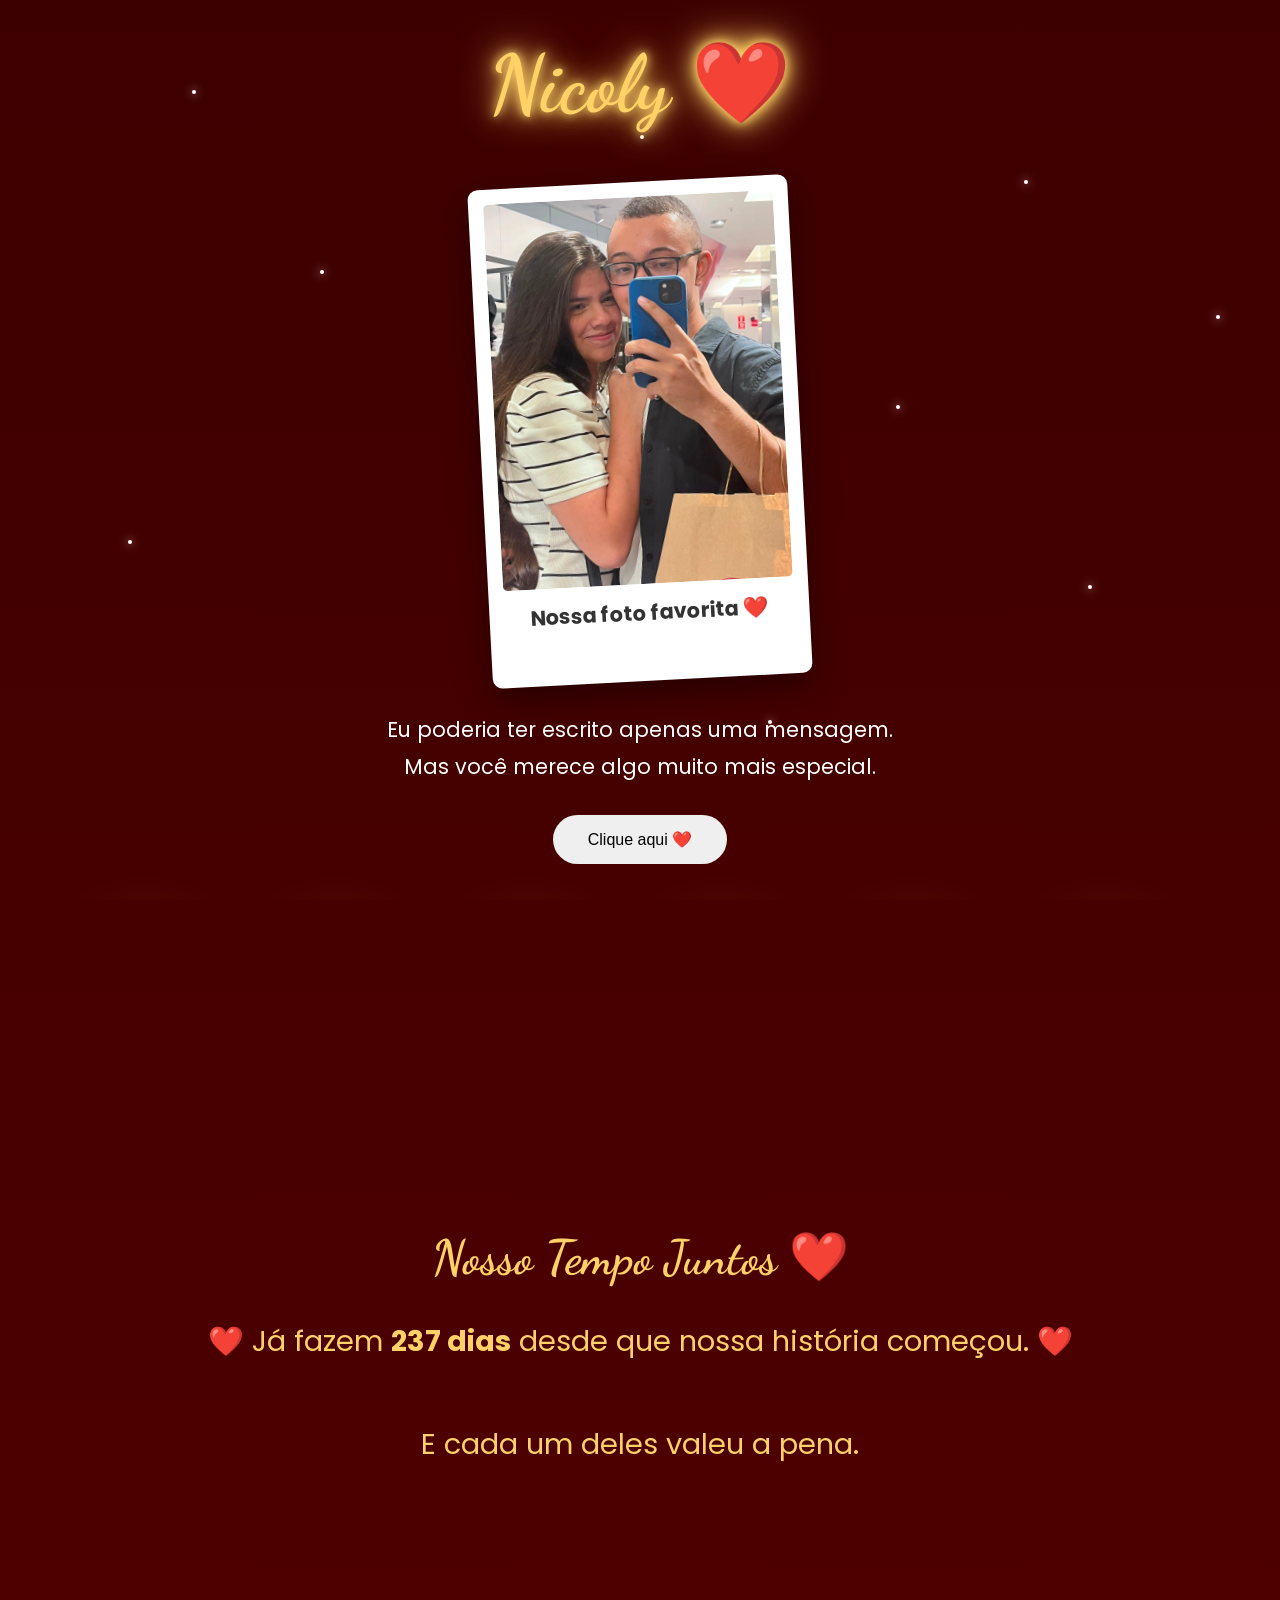
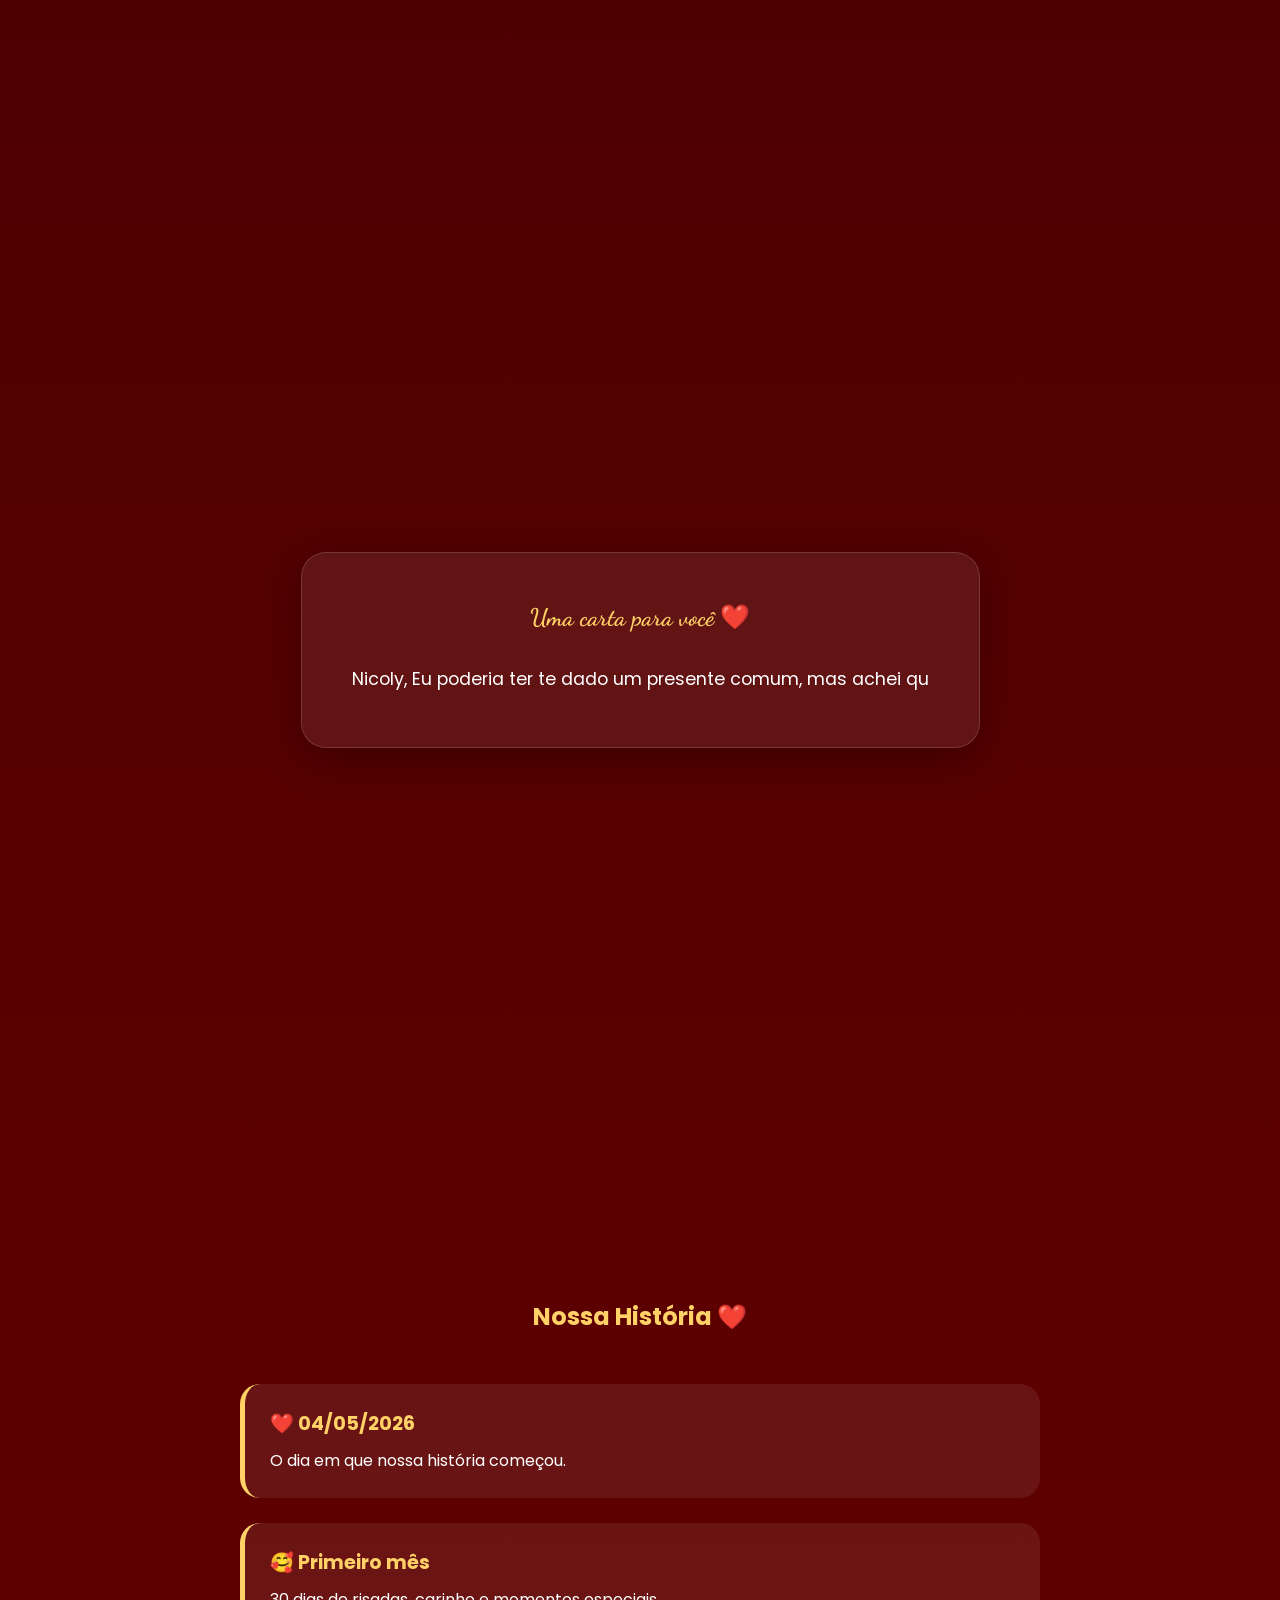
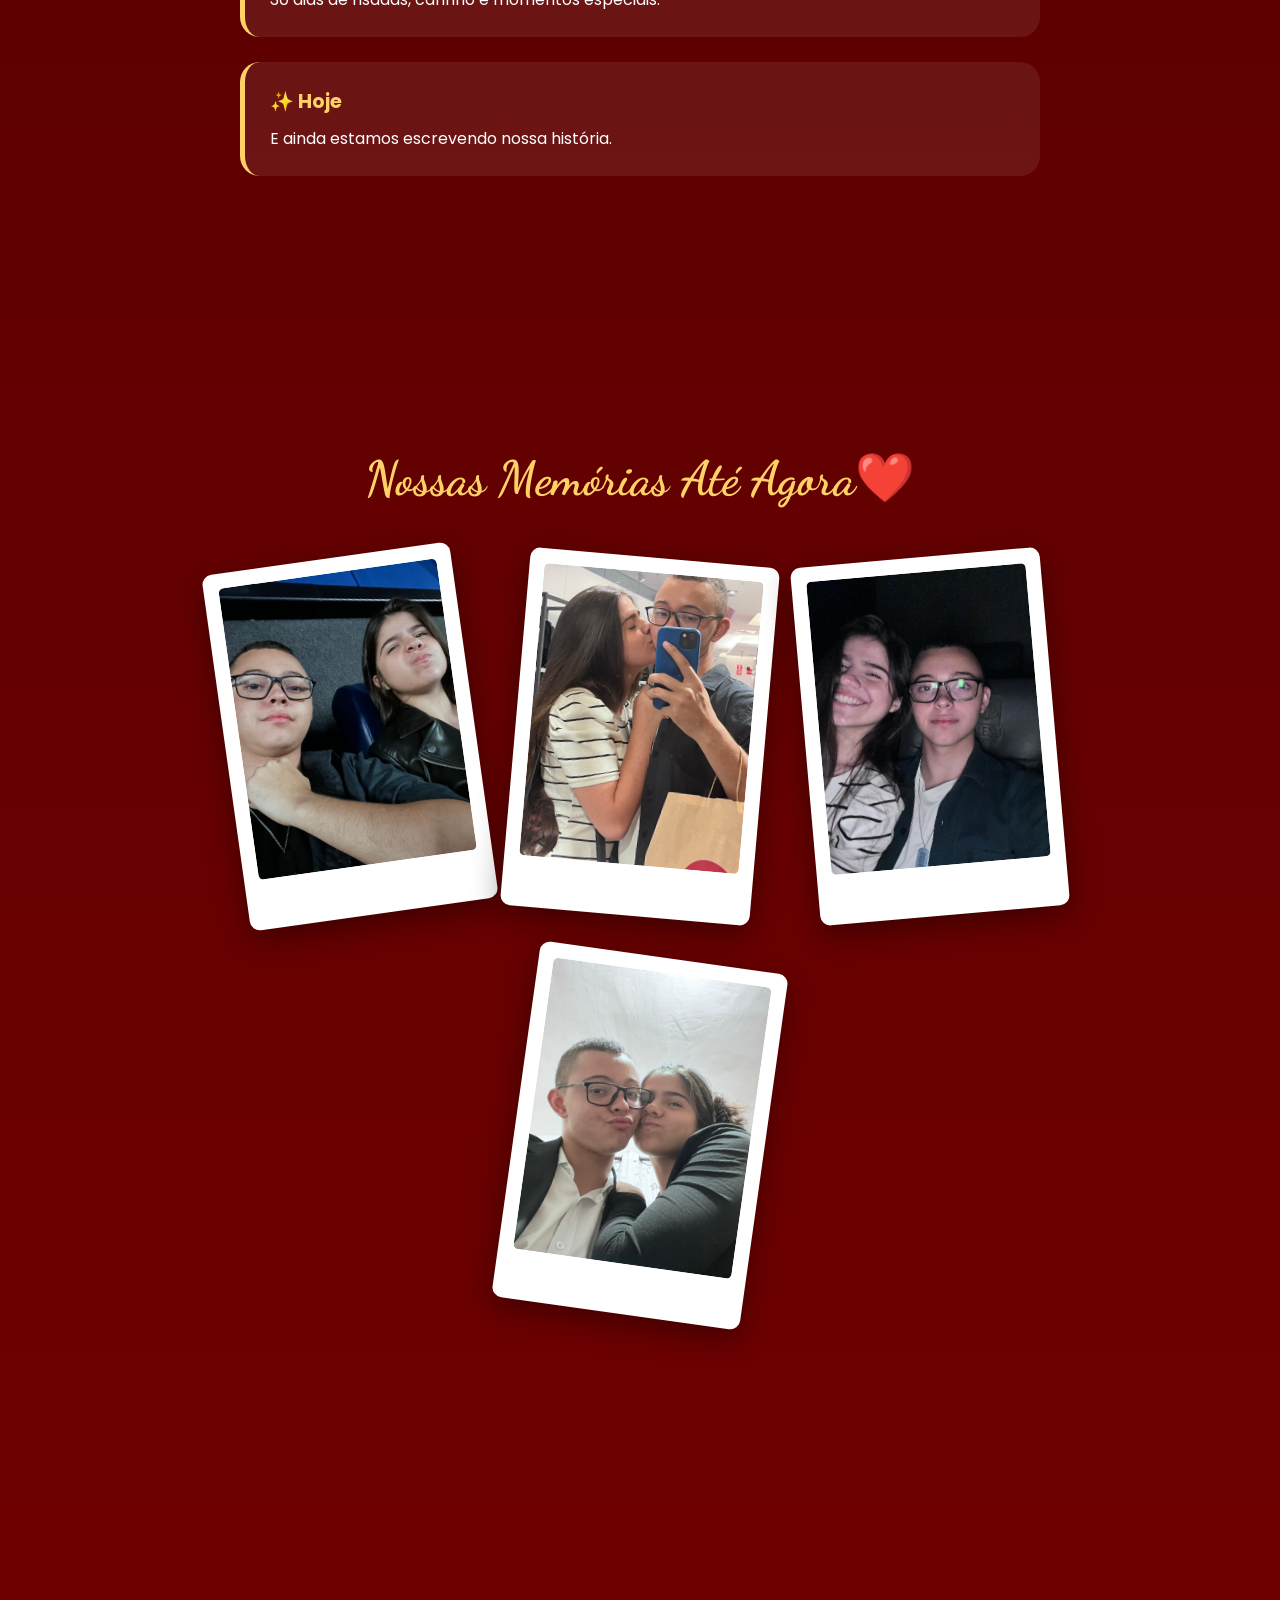
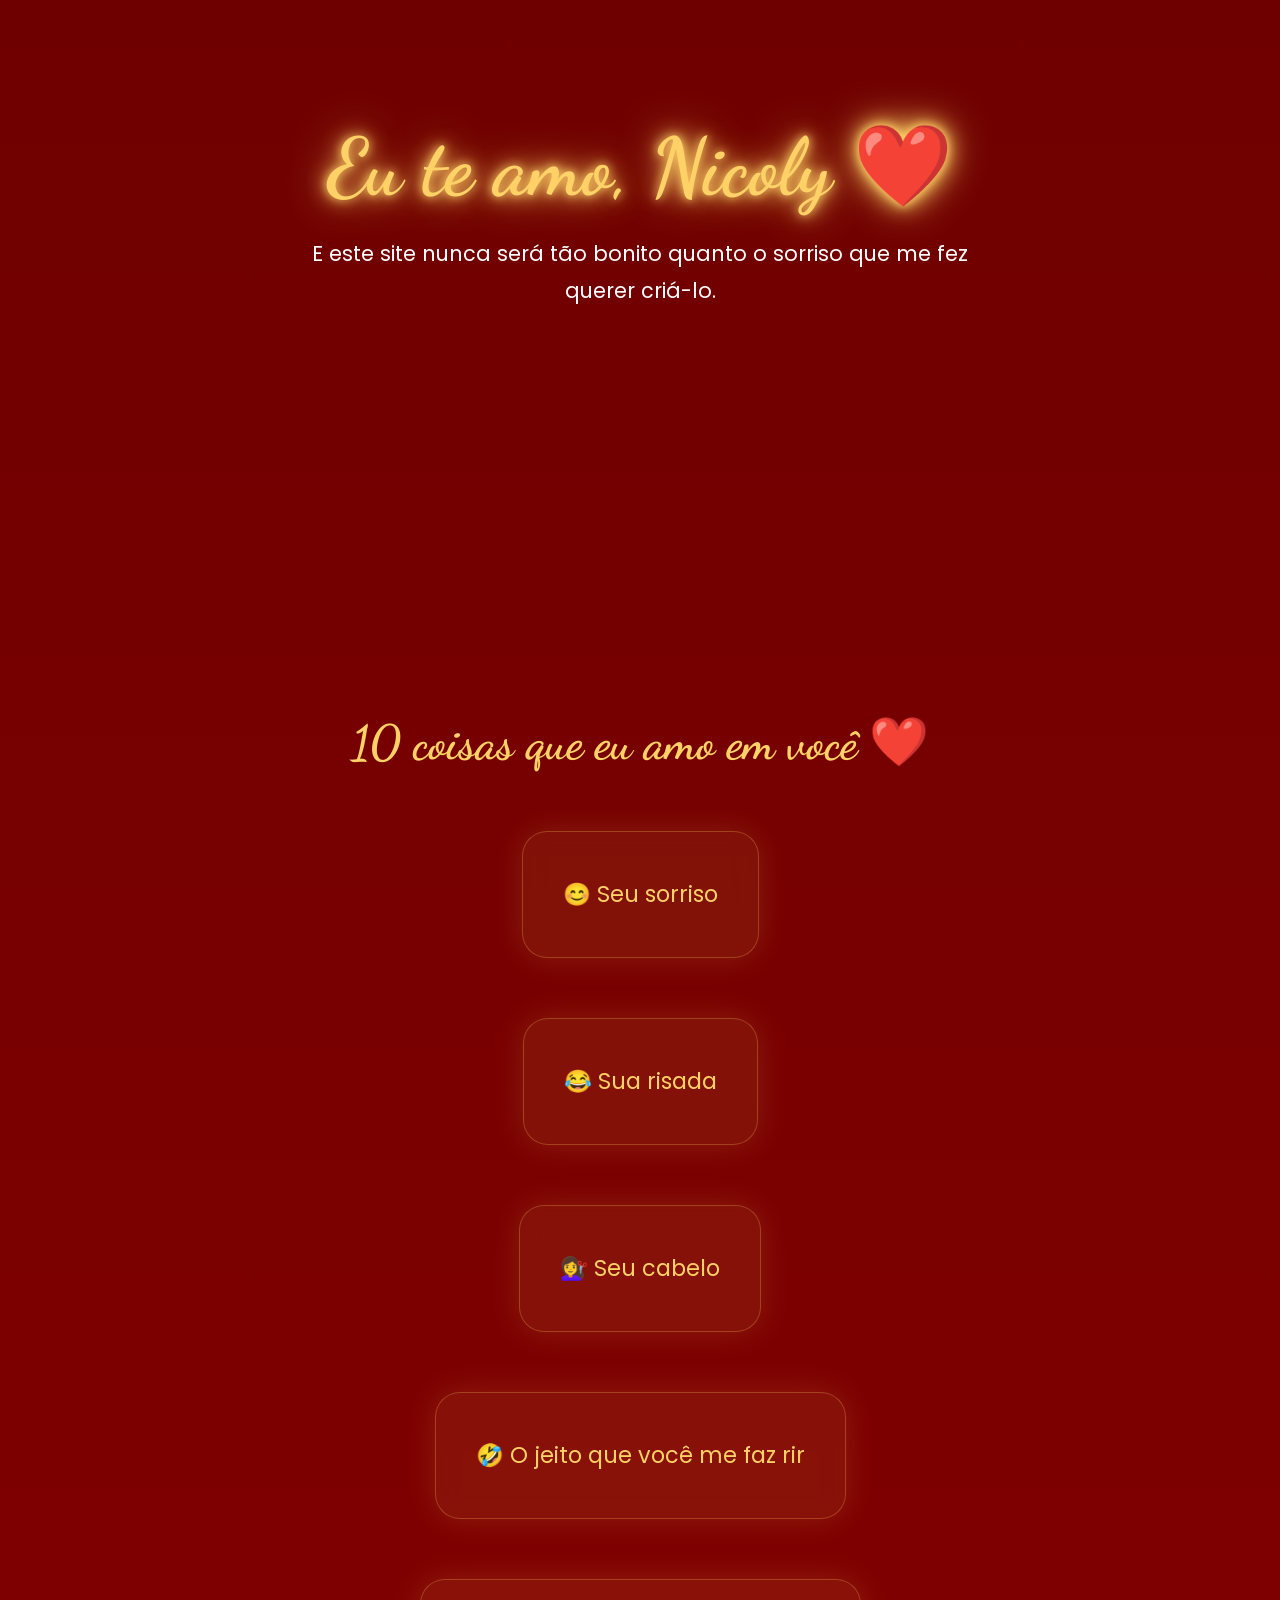
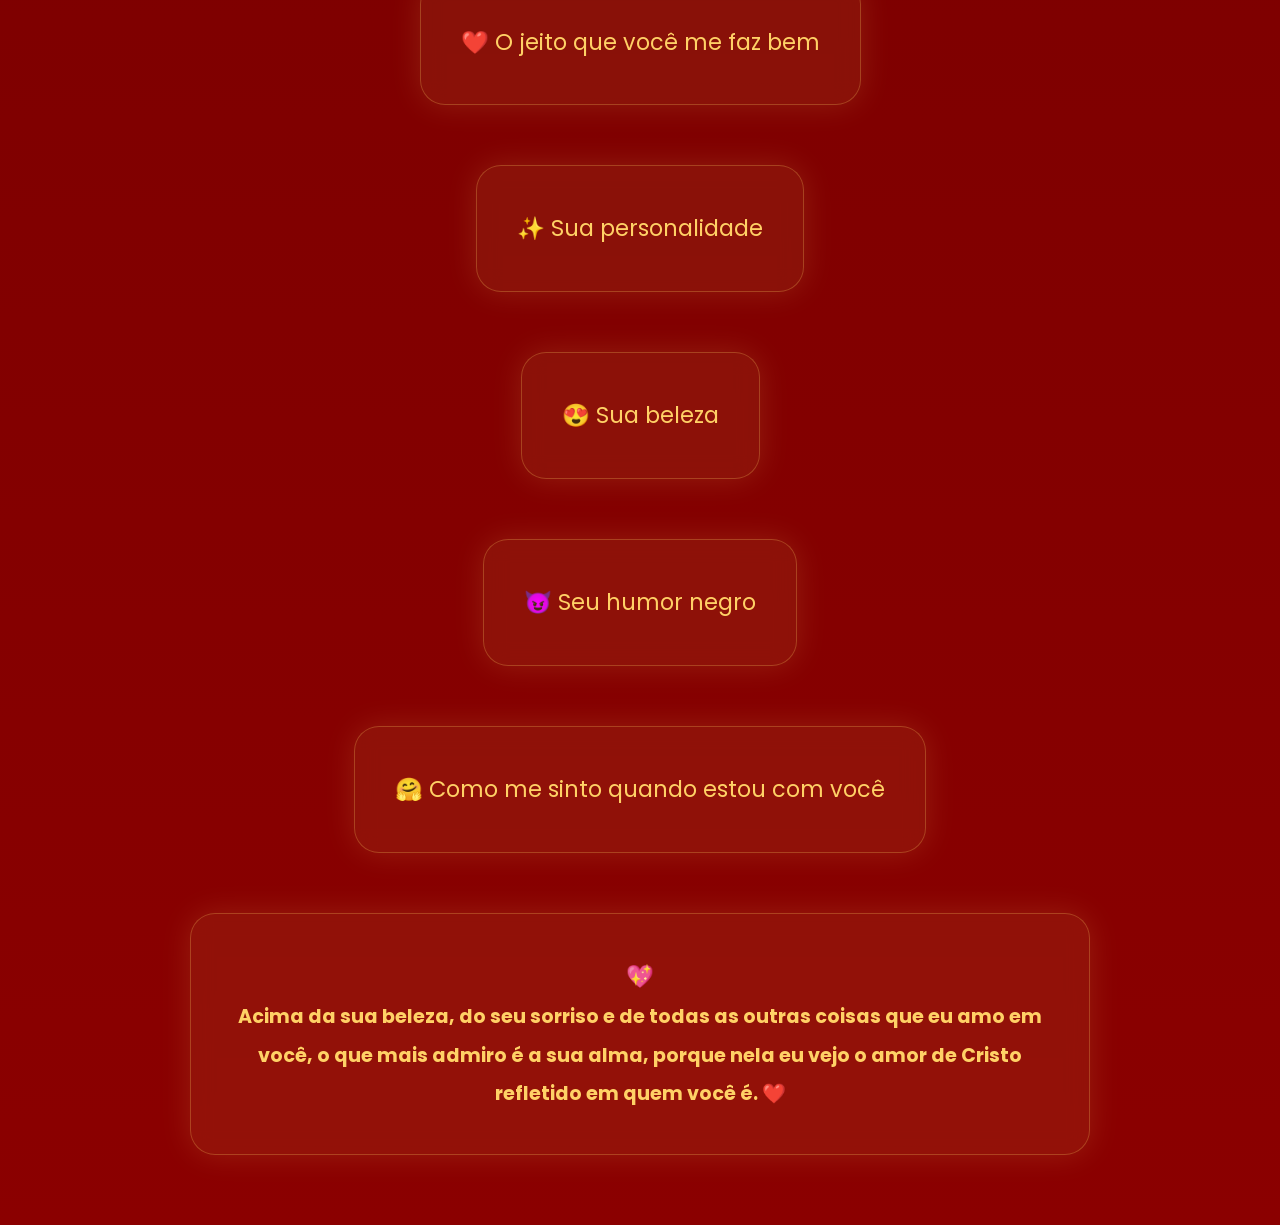
==== Site nicoly/index.html @ fa5864a0 "Add files via upload <Site namorada>" ====
<!DOCTYPE html>
<html lang="pt-BR">
<head>
    <meta charset="UTF-8">
    <meta name="viewport" content="width=device-width, initial-scale=1.0">
    <title>Para Nicoly ❤️</title>
<link href="https://fonts.googleapis.com/css2?family=Dancing+Script:wght@700&family=Poppins:wght@300;400;600&display=swap" rel="stylesheet">
    <link rel="stylesheet" href="style.css">
</head>
<body>

    <!-- ESTRELAS -->

    <div class="estrelas">

        <div class="estrela" style="top:10%;left:15%"></div>
        <div class="estrela" style="top:20%;left:80%"></div>
        <div class="estrela" style="top:15%;left:50%"></div>
        <div class="estrela" style="top:30%;left:25%"></div>
        <div class="estrela" style="top:45%;left:70%"></div>
        <div class="estrela" style="top:60%;left:10%"></div>
        <div class="estrela" style="top:75%;left:40%"></div>
        <div class="estrela" style="top:65%;left:85%"></div>
        <div class="estrela" style="top:35%;left:95%"></div>
        <div class="estrela" style="top:80%;left:60%"></div>

    </div>

    <!-- LANTERNAS -->

    <div class="lanternas">

        <div class="lanterna" style="left:10%; animation-duration:18s;"></div>
        <div class="lanterna" style="left:25%; animation-duration:15s;"></div>
        <div class="lanterna" style="left:40%; animation-duration:20s;"></div>
        <div class="lanterna" style="left:55%; animation-duration:17s;"></div>
        <div class="lanterna" style="left:70%; animation-duration:22s;"></div>
        <div class="lanterna" style="left:85%; animation-duration:19s;"></div>

    </div>

<div class="petalas">

    <div class="petala"></div>
    <div class="petala"></div>
    <div class="petala"></div>
    <div class="petala"></div>
    <div class="petala"></div>
    <div class="petala"></div>
    <div class="petala"></div>
    <div class="petala"></div>

</div>

    <!-- TELA INICIAL -->

    <section class="hero">

        <h1>Nicoly ❤️</h1>

        <div class="polaroid">
            <img src="WhatsApp Image 2026-06-05 at 09.40.50.jpeg" alt="Eu e Nicoly">
            <p>Nossa foto favorita ❤️</p>
        </div>

        <p>
            Eu poderia ter escrito apenas uma mensagem.
            <br>
            Mas você merece algo muito mais especial.
        </p>

        <button class="botao" onclick="mostrarMensagem()">
            Clique aqui ❤️
        </button>

    </section>

    <!-- CONTADOR -->

    <section class="secao">

        <div class="card">

            <h2>Nosso Tempo Juntos ❤️</h2>

            <p id="contador"></p>

        </div>

    </section>

    <!-- CARTA -->

    <section class="secao">

        <div class="carta">

            <h2>Uma carta para você ❤️</h2>

    <p id="texto-carta"></p>

</div></p>
            

        </div>

    </section>

<section class="secao">

    <div class="timeline">

        <h2>Nossa História ❤️</h2>

        <div class="evento">
            <span>❤️ 04/05/2026</span>
            <p>O dia em que nossa história começou.</p>
        </div>

        <div class="evento">
            <span>🥰 Primeiro mês</span>
            <p>30 dias de risadas, carinho e momentos especiais.</p>
        </div>

        <div class="evento">
            <span>✨ Hoje</span>
            <p>E ainda estamos escrevendo nossa história.</p>
        </div>

    </div>

</section>

    <!-- GALERIA -->

    <section class="secao">

        <div class="card">

            <h2>Nossas Memórias Até Agora❤️</h2>

            <div class="galeria">

                <div class="foto-card foto1">
                    <img src="WhatsApp Image 2026-06-11 at 20.43.49.jpeg" alt="">
                </div>

                <div class="foto-card foto2">
                    <img src="WhatsApp Image 2026-06-11 at 20.44.58.jpeg" alt="">
                </div>

                <div class="foto-card foto3">
                    <img src="WhatsApp Image 2026-06-11 at 20.44.59.jpeg" alt="">
                </div>

                <div class="foto-card foto4">
                    <img src="WhatsApp Image 2026-06-11 at 20.43.49 (1).jpeg" alt="">
                </div>

            </div>

        </div>

    </section>

    <!-- ENCERRAMENTO -->

    <section class="hero">

        <h1>Eu te amo, Nicoly ❤️</h1>

        <p>
            E este site nunca será tão bonito quanto
            o sorriso que me fez querer criá-lo.
        </p>

    </section>

    <script>

function mostrarMensagem(){
    alert("Eu te amo, Nicoly ❤️");
}

/* CONTADOR */

const dataNamoro = new Date("2026-04-12")
const hoje = new Date();

const diferenca = hoje - dataNamoro;

const dias = Math.floor(
    diferenca / (1000 * 60 * 60 * 24)
);

document.getElementById("contador").innerHTML =
`
❤️ Já fazem <strong>${dias} dias</strong>
desde que nossa história começou. ❤️

<br><br>

E cada um deles valeu a pena.
`;

/* CARTA COM EFEITO DE DIGITAÇÃO */

const carta = `Nicoly,

Eu poderia ter te dado um presente comum,
mas achei que você merecia algo feito por mim.

Escrever cartas não é meu forte,
então pensei: por que não te dar um site? haha

Então usei aquilo que eu sei fazer e transformei
em uma forma de te lembrar o quanto você é importante para mim.

Desde o dia 12 de abril,
meus dias ficaram mais leves,
mais felizes e mais completos.

Você é uma das melhores coisas
que já aconteceram na minha vida.

Ainda temos muito para viver,
muitos lugares para conhecer,
muitas fotos para tirar,
muitos lanches para comer
e muitos desenhos para assistir kkk.

E eu quero viver tudo isso com você.

(de preferência, abraçadinhos ❤️)

Eu te amo.

— Dudu ❤️`;

let indice = 0;

function escreverCarta(){

    if(indice < carta.length){

        document.getElementById("texto-carta").textContent += carta.charAt(indice);

        indice++;

        setTimeout(escreverCarta, 35);

    }

}

window.addEventListener("load", escreverCarta);

</script>
    
<section class="secao">

    <div class="card">

        <h2>10 coisas que eu amo em você ❤️</h2>

        <div class="motivos">

            <div class="motivo">😊 Seu sorriso</div>

            <div class="motivo">😂 Sua risada</div>

            <div class="motivo">💇‍♀️ Seu cabelo</div>

            <div class="motivo">🤣 O jeito que você me faz rir</div>

            <div class="motivo">❤️ O jeito que você me faz bem</div>

            <div class="motivo">✨ Sua personalidade</div>

            <div class="motivo">😍 Sua beleza</div>

            <div class="motivo">😈 Seu humor negro</div>

            <div class="motivo">🤗 Como me sinto quando estou com você</div>

            <div class="motivo">💖 <p class="destaque">
Acima da sua beleza, do seu sorriso e de todas as outras coisas que eu amo em você,
o que mais admiro é a sua alma, porque nela eu vejo o amor de Cristo refletido em quem você é. ❤️
</p></div>

        </div>

    </div>

</section>
</body>
</html>
---- Site nicoly/style.css ----
/* RESET */

*{
    margin:0;
    padding:0;
    box-sizing:border-box;
}

/* BODY */

body{
    font-family: Arial, sans-serif;

    background: linear-gradient(
        to bottom,
        #3d0000,
        #650000,
        #8b0000
    );

    color:white;

    overflow-x:hidden;
}

/* ESTRELAS */

.estrelas{
    position:fixed;
    top:0;
    left:0;

    width:100%;
    height:100%;

    pointer-events:none;

    z-index:0;
}

.estrela{
    position:absolute;

    width:4px;
    height:4px;

    background:white;

    border-radius:50%;

    box-shadow:0 0 10px white;

    animation:piscar 3s infinite;
}

@keyframes piscar{

    0%,100%{
        opacity:0.2;
    }

    50%{
        opacity:1;
    }

}

/* LANTERNAS */

.lanternas{
    position:fixed;
    top:0;
    left:0;

    width:100%;
    height:100%;

    pointer-events:none;

    overflow:hidden;

    z-index:1;
}

.lanterna{
    position:absolute;

    bottom:-100px;

    width:35px;
    height:55px;

    background:#ffd166;

    border-radius:8px;

    box-shadow:
        0 0 20px #ffd166,
        0 0 40px #ffd166,
        0 0 60px #ffd166;

    animation:subir linear infinite;
}

@keyframes subir{

    from{
        transform:translateY(0);
        opacity:0;
    }

    10%{
        opacity:1;
    }

    to{
        transform:translateY(-130vh);
        opacity:0;
    }

}

/* HERO */

.hero{
    min-height:100vh;

    display:flex;
    flex-direction:column;
    justify-content:center;
    align-items:center;

    text-align:center;

    padding:20px;

    position:relative;

    z-index:5;
}

.hero h1{
    font-size:5rem;

    color:#ffd166;

    text-shadow:
        0 0 10px #ffd166,
        0 0 20px #ffd166,
        0 0 40px #ffd166;

    margin-bottom:20px;

    animation:brilho 3s infinite;
}

.hero p{
    max-width:700px;

    font-size:1.3rem;

    line-height:1.8;
}

/* BOTÃO */

.botao{
    margin-top:30px;

    padding:15px 35px;

    border:none;

    border-radius:50px;

    cursor:pointer;

    font-size:1rem;

    transition:.3s;
}

.botao:hover{
    transform:scale(1.08);
}

/* SEÇÕES */

.secao{
    min-height:100vh;

    display:flex;
    justify-content:center;
    align-items:center;

    padding:50px;

    position:relative;

    z-index:5;
}

.card{
    max-width:900px;

    text-align:center;
}

.card h2{
    font-size:3rem;

    color:#ffd166;

    margin-bottom:30px;
}

.card p{
    font-size:1.2rem;

    line-height:2;
}

/* POLAROID PRINCIPAL */

.polaroid{

    background:white;

    padding:15px 15px 50px 15px;

    width:320px;

    border-radius:10px;

    margin:30px 0;

    box-shadow:
        0 15px 35px rgba(0,0,0,.4);

    transform:rotate(-3deg);

    transition:.4s;
}

.polaroid:hover{

    transform:rotate(0deg) scale(1.05);

}

.polaroid img{

    width:100%;

    display:block;

    border-radius:5px;

}

.polaroid p{

    color:#333;

    text-align:center;

    margin-top:10px;

    font-weight:bold;
}

/* CARTA */

.carta{

    max-width:900px;

    background:rgba(255,255,255,0.08);

    backdrop-filter:blur(10px);

    padding:50px;

    border-radius:25px;

    border:1px solid rgba(255,255,255,0.15);

    box-shadow:
        0 10px 40px rgba(0,0,0,0.3);

    text-align:left;
}

.carta h2{

    text-align:center;

    color:#ffd166;

    margin-bottom:30px;
}

.carta p{

    line-height:2;

    font-size:1.1rem;
}

/* CONTADOR */

#contador{

    color:#ffd166;

    font-size:1.8rem;

    line-height:1.8;
}

/* CORAÇÕES */

.coracoes{

    text-align:center;

    font-size:2rem;

    margin-bottom:-30px;

    animation:pulsar 2s infinite;
}

@keyframes pulsar{

    0%,100%{
        transform:scale(1);
    }

    50%{
        transform:scale(1.2);
    }

}

/* DESTAQUES */

.destaque{

    color:#ffd166;

    font-weight:bold;

}

/* GALERIA */

.galeria{

    display:flex;

    flex-wrap:wrap;

    justify-content:center;

    gap:40px;

    margin-top:50px;
}

.foto-card{

    background:white;

    padding:15px 15px 50px 15px;

    width:250px;

    border-radius:10px;

    box-shadow:
        0 10px 30px rgba(0,0,0,.4);

    transition:.4s;
}

.foto-card img{

    width:100%;

    display:block;

    border-radius:5px;
}

.foto-card:hover{

    transform:scale(1.08) rotate(0deg);

}

.foto1{
    transform:rotate(-8deg);
}

.foto2{
    transform:rotate(5deg);
}

.foto3{
    transform:rotate(-5deg);
}

.foto4{
    transform:rotate(8deg);
}

/* BRILHO DO TÍTULO */

@keyframes brilho{

    0%,100%{

        text-shadow:
            0 0 10px #ffd166,
            0 0 20px #ffd166;

    }

    50%{

        text-shadow:
            0 0 20px #ffd166,
            0 0 40px #ffd166,
            0 0 80px #ffd166;

    }

}

/* RESPONSIVO */

@media(max-width:768px){

    .hero h1{
        font-size:3rem;
    }

    .card h2{
        font-size:2rem;
    }

    .polaroid{
        width:280px;
    }

    .foto-card{
        width:220px;
    }

    .carta{
        padding:30px;
    }

}
body{
    font-family: 'Poppins', sans-serif;
}
.hero h1,
.card h2,
.carta h2{
    font-family: 'Dancing Script', cursive;
}
.motivos{
    display:grid;
    grid-template-columns:repeat(auto-fit, minmax(250px,1fr));
    gap:20px;
    margin-top:40px;
}

.motivo{
    background:rgba(255,255,255,0.08);

    padding:25px;

    border-radius:20px;

    backdrop-filter:blur(10px);

    border:1px solid rgba(255,255,255,0.1);

    transition:.3s;

    font-size:1.1rem;
}

.motivo:hover{
    transform:translateY(-5px);
}
.motivo{
    grid-column: 1 / -1;

    max-width: 900px;

    margin: 0 auto;

    font-size: 1.3rem;

    line-height: 1.8;

    color: #ffd166;

    grid-column: 1 / -1;

    max-width: 1000px;

    margin: 20px auto;

    padding: 40px;

    text-align: center;

    background: rgba(255, 209, 102, 0.08);

    border: 1px solid rgba(255, 209, 102, 0.25);

    border-radius: 25px;

    color: #ffd166;

    font-size: 1.4rem;

    line-height: 2;

    box-shadow:
        0 0 30px rgba(255, 209, 102, 0.15);
}
.timeline{
    max-width:800px;
    width:100%;
}

.timeline h2{
    text-align:center;
    color:#ffd166;
    margin-bottom:50px;
}

.evento{
    background:rgba(255,255,255,0.08);

    margin-bottom:25px;

    padding:25px;

    border-radius:20px;

    border-left:5px solid #ffd166;
}

.evento span{
    color:#ffd166;
    font-weight:bold;
    font-size:1.2rem;
}

.evento p{
    margin-top:10px;
}
/* PÉTALAS */

.petalas{

    position:fixed;

    top:0;
    left:0;

    width:100%;
    height:100%;

    pointer-events:none;

    overflow:hidden;

    z-index:2;
}

.petala{

    position:absolute;

    top:-50px;

    width:18px;
    height:18px;

    background:#ff4d6d;

    border-radius:
        50% 0 50% 0;

    opacity:.7;

    animation:cair linear infinite;
}

.petala:nth-child(1){
    left:5%;
    animation-duration:12s;
}

.petala:nth-child(2){
    left:15%;
    animation-duration:16s;
}

.petala:nth-child(3){
    left:30%;
    animation-duration:11s;
}

.petala:nth-child(4){
    left:45%;
    animation-duration:18s;
}

.petala:nth-child(5){
    left:60%;
    animation-duration:13s;
}

.petala:nth-child(6){
    left:75%;
    animation-duration:17s;
}

.petala:nth-child(7){
    left:85%;
    animation-duration:14s;
}

.petala:nth-child(8){
    left:95%;
    animation-duration:20s;
}

@keyframes cair{

    from{
        transform:
            translateY(-100px)
            rotate(0deg);
    }

    to{
        transform:
            translateY(120vh)
            rotate(720deg);
    }

}
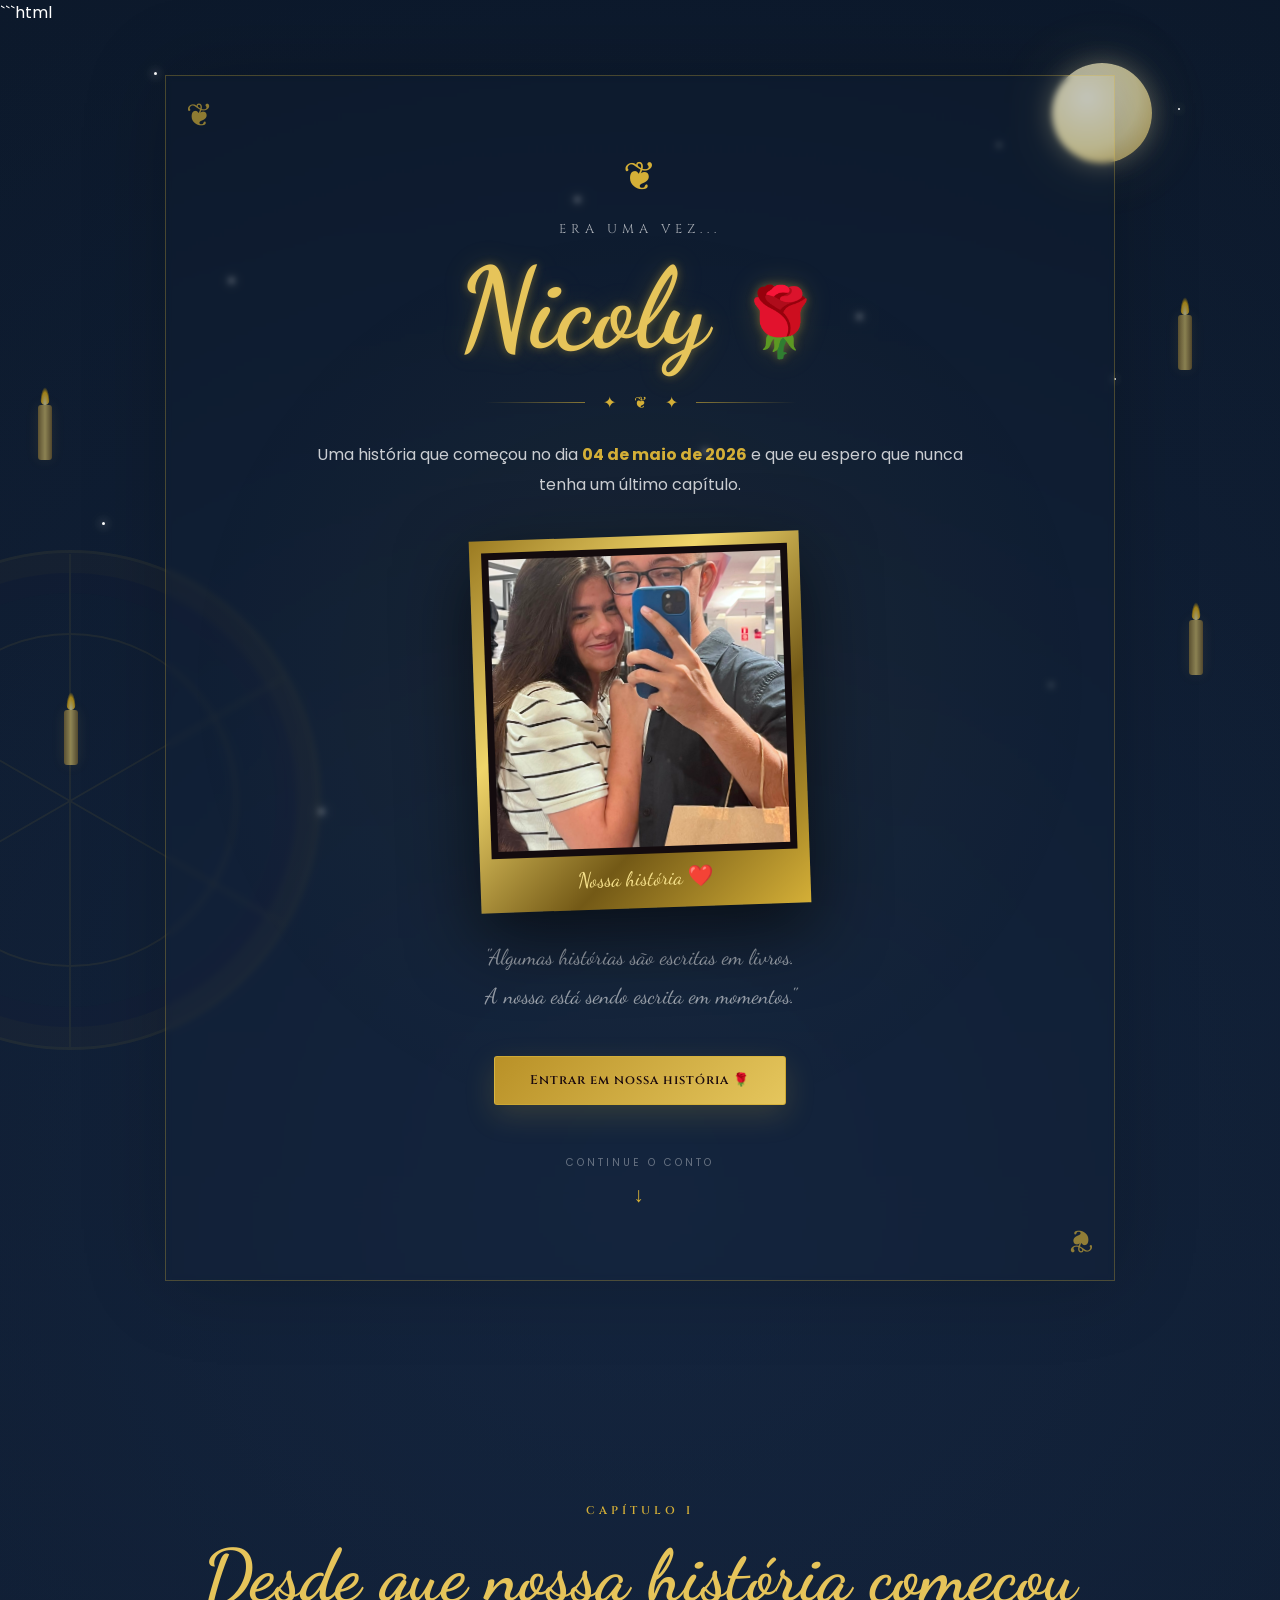
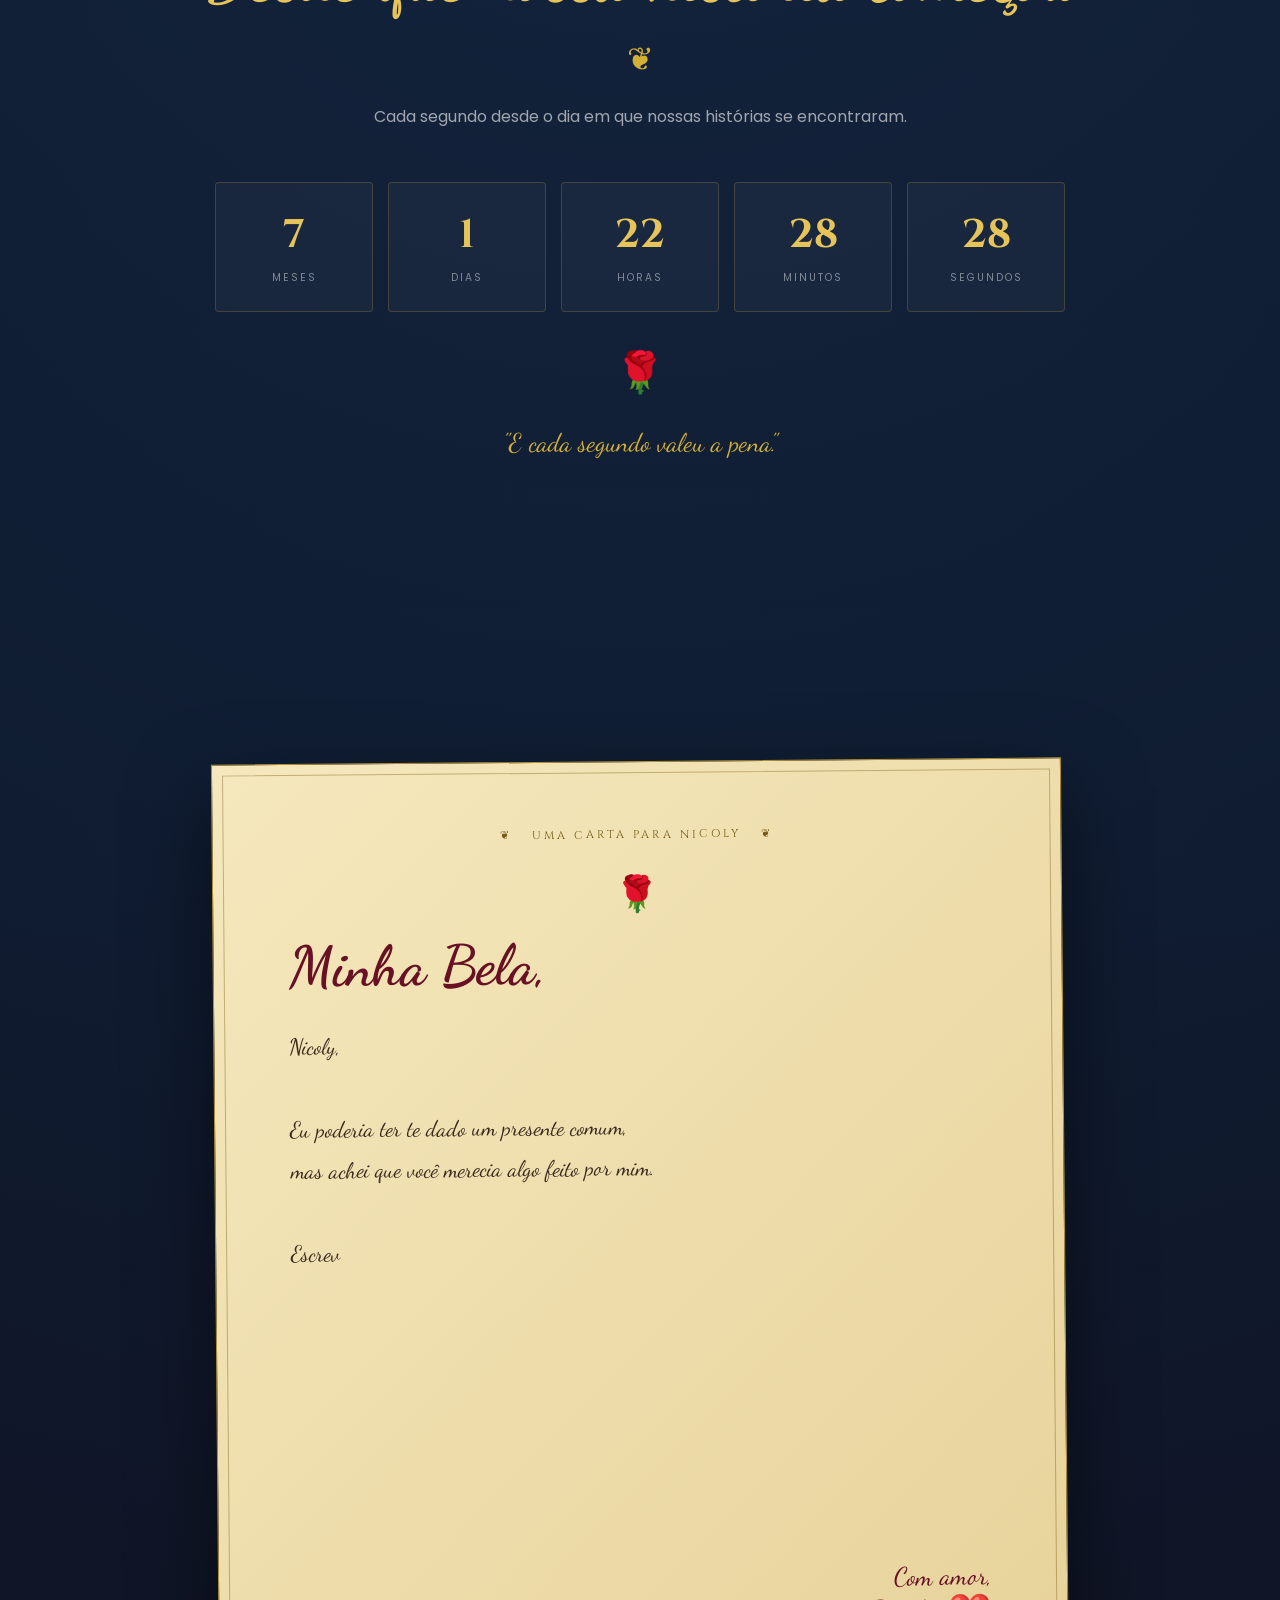
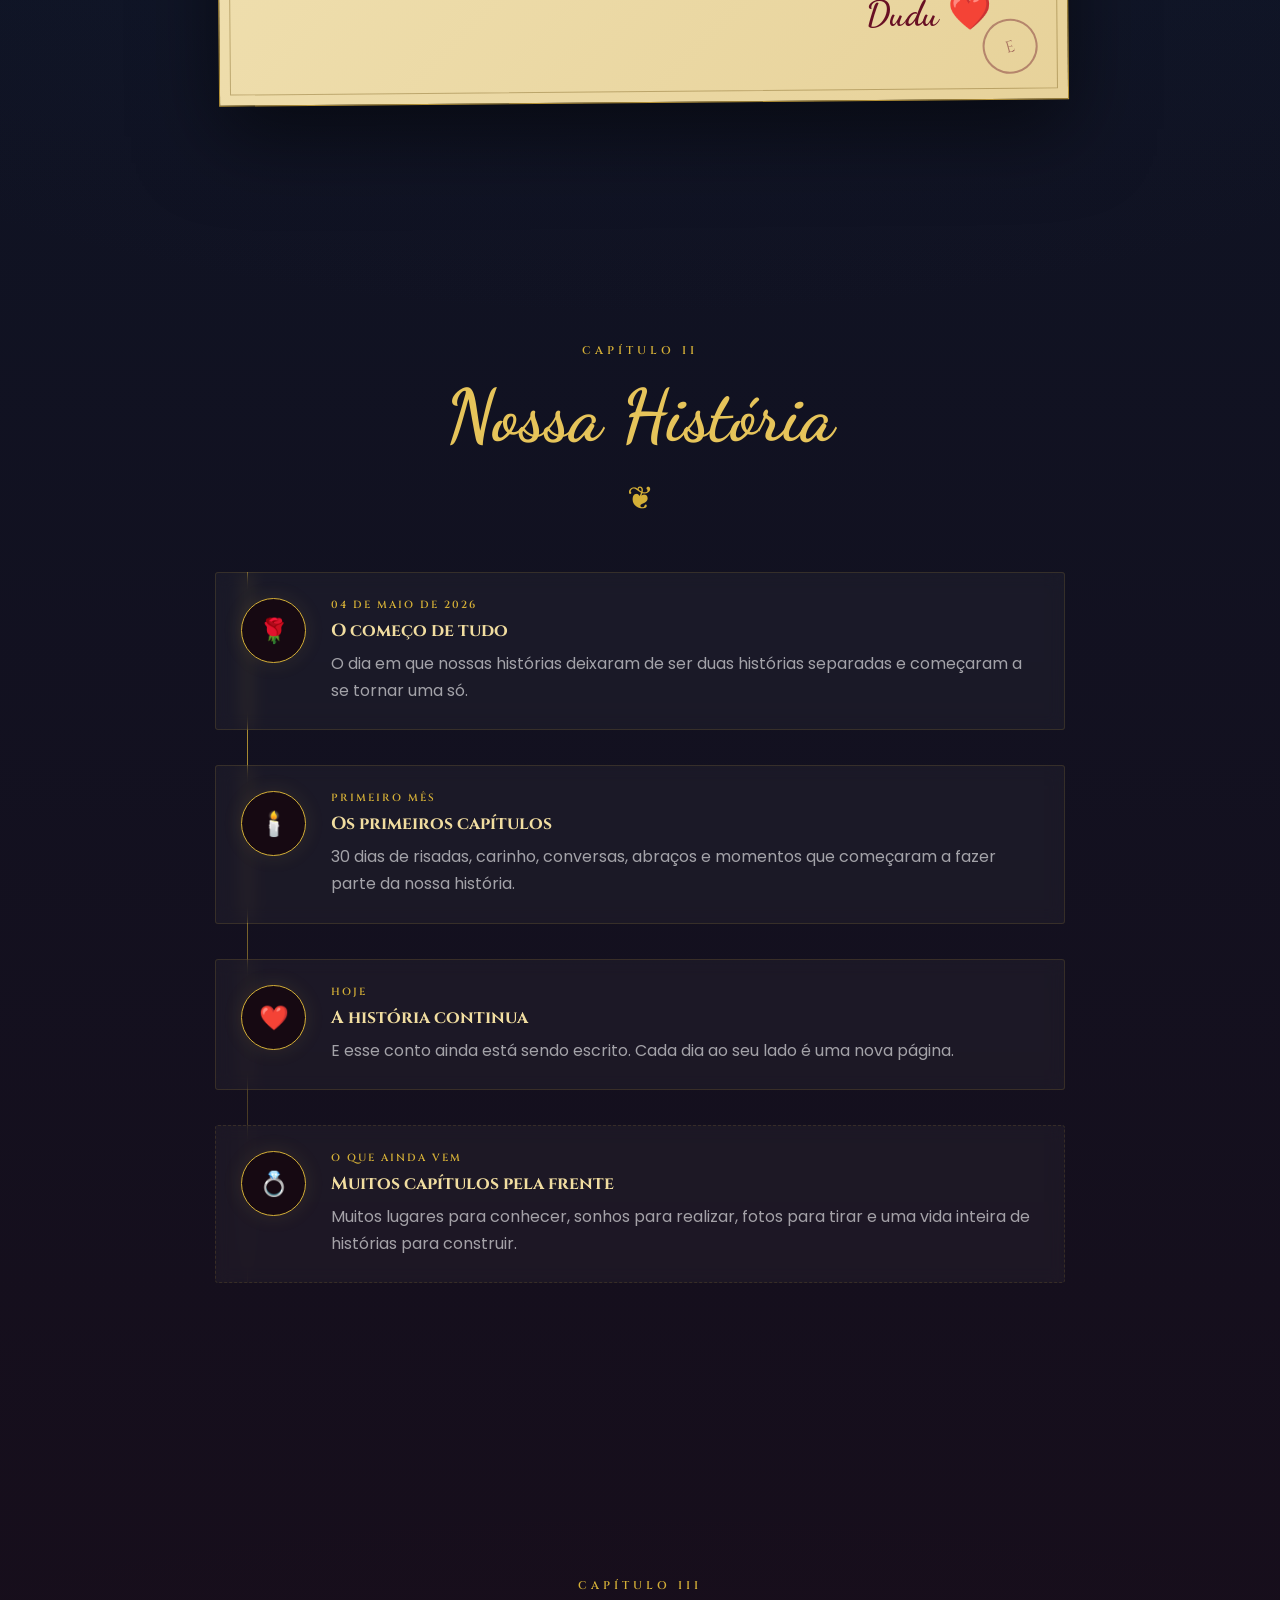
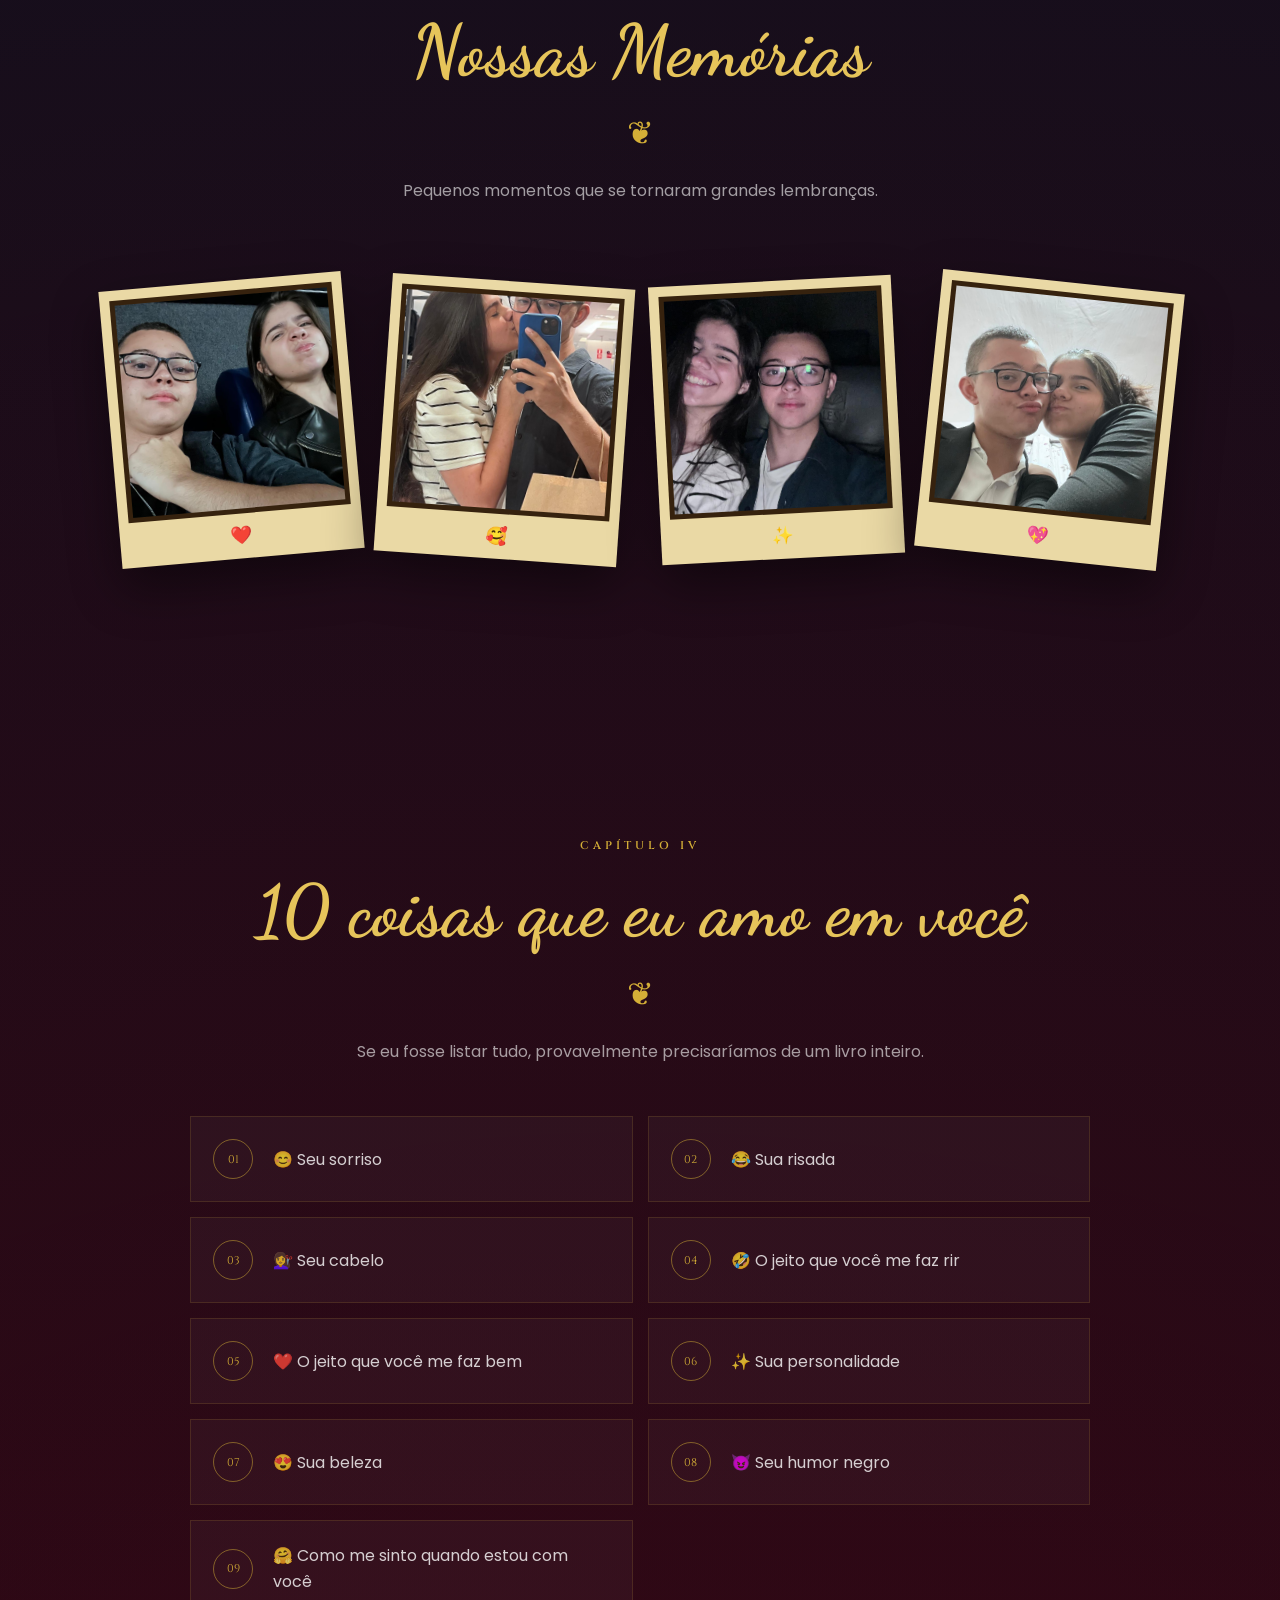
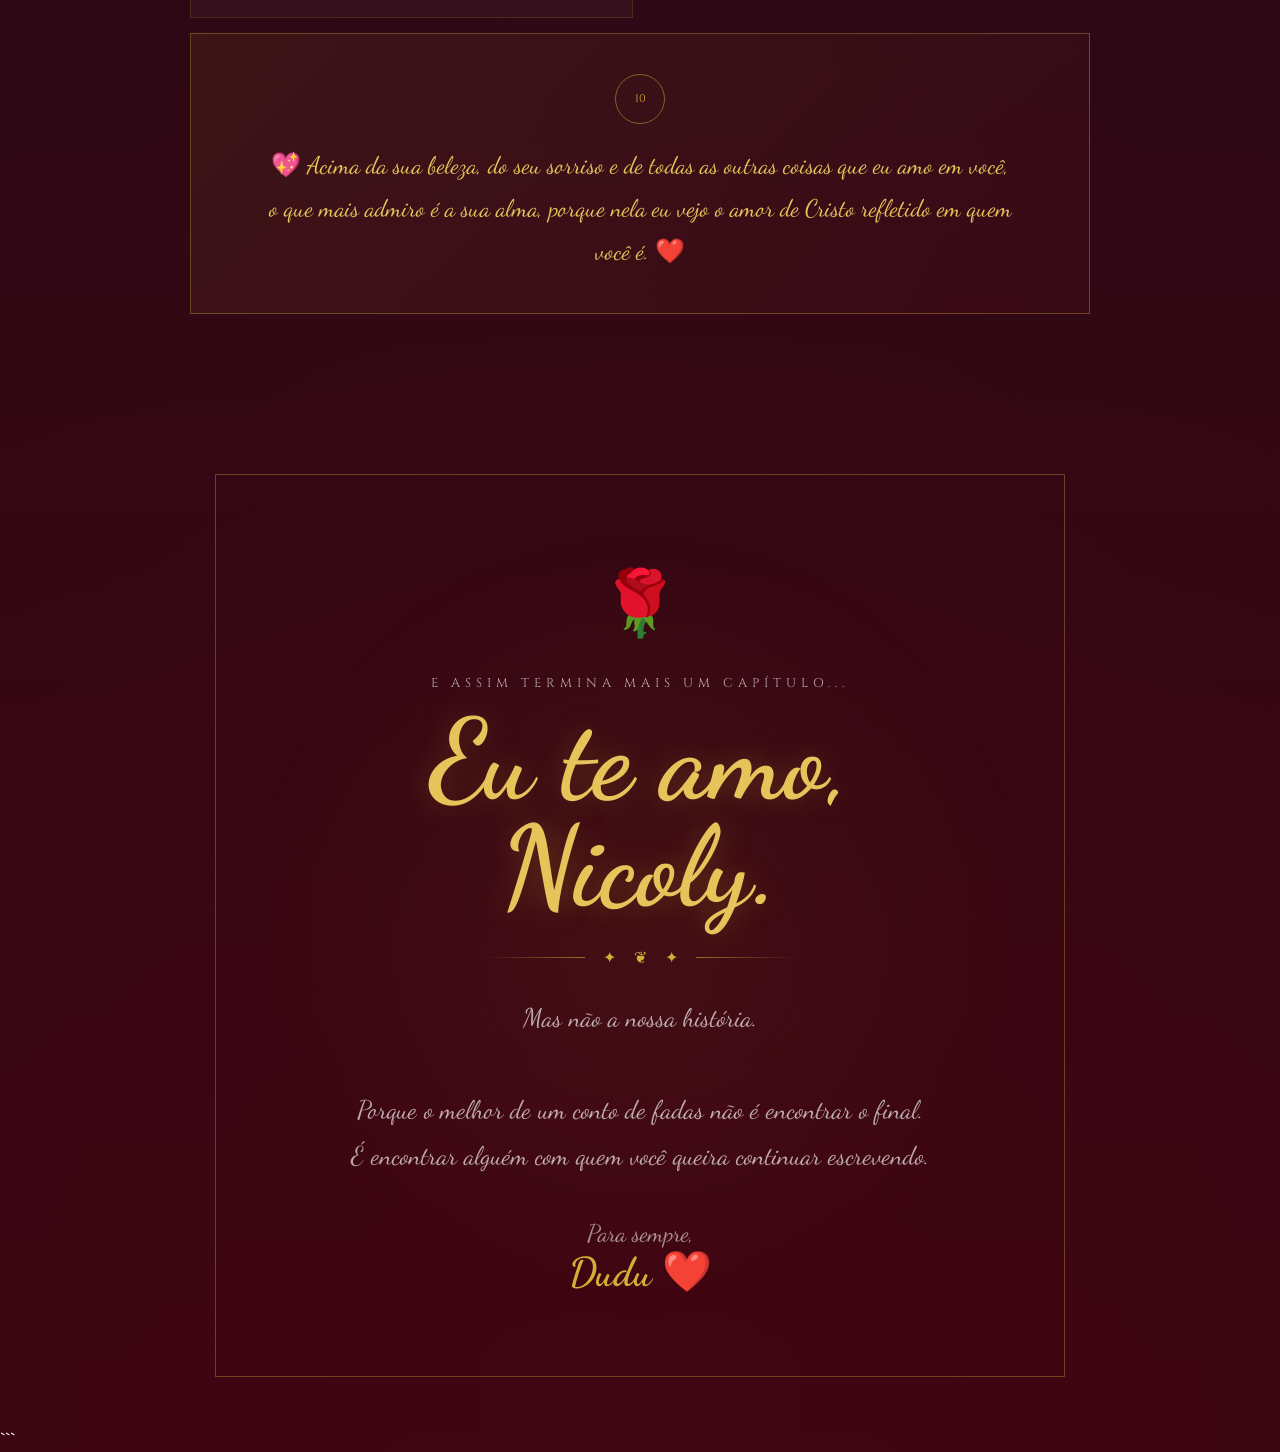
==== commit a501147c: "Add files via upload" ====
--- a/Site nicoly/index.html
+++ b/Site nicoly/index.html
@@ -1,161 +1,545 @@
+```html
 <!DOCTYPE html>
 <html lang="pt-BR">
+
 <head>
     <meta charset="UTF-8">
     <meta name="viewport" content="width=device-width, initial-scale=1.0">
-    <title>Para Nicoly ❤️</title>
-<link href="https://fonts.googleapis.com/css2?family=Dancing+Script:wght@700&family=Poppins:wght@300;400;600&display=swap" rel="stylesheet">
+
+    <title>Para Nicoly 🌹</title>
+
+    <!-- Fontes -->
+    <link
+        href="https://fonts.googleapis.com/css2?family=Cinzel:wght@400;500;600;700&family=Dancing+Script:wght@500;600;700&family=Poppins:wght@300;400;500;600&display=swap"
+        rel="stylesheet"
+    >
+
     <link rel="stylesheet" href="style.css">
 </head>
+
 <body>
 
-    <!-- ESTRELAS -->
-
-    <div class="estrelas">
-
-        <div class="estrela" style="top:10%;left:15%"></div>
-        <div class="estrela" style="top:20%;left:80%"></div>
-        <div class="estrela" style="top:15%;left:50%"></div>
-        <div class="estrela" style="top:30%;left:25%"></div>
-        <div class="estrela" style="top:45%;left:70%"></div>
-        <div class="estrela" style="top:60%;left:10%"></div>
-        <div class="estrela" style="top:75%;left:40%"></div>
-        <div class="estrela" style="top:65%;left:85%"></div>
-        <div class="estrela" style="top:35%;left:95%"></div>
-        <div class="estrela" style="top:80%;left:60%"></div>
+    <!-- ==================================================
+         FUNDO
+    =================================================== -->
+
+    <div class="ceu" aria-hidden="true">
+
+        <div class="lua"></div>
+
+        <div class="estrela" style="top:8%;left:12%;"></div>
+        <div class="estrela" style="top:16%;left:78%;"></div>
+        <div class="estrela" style="top:22%;left:45%;"></div>
+        <div class="estrela" style="top:31%;left:18%;"></div>
+        <div class="estrela" style="top:42%;left:87%;"></div>
+        <div class="estrela" style="top:58%;left:8%;"></div>
+        <div class="estrela" style="top:68%;left:38%;"></div>
+        <div class="estrela" style="top:76%;left:82%;"></div>
+        <div class="estrela" style="top:90%;left:25%;"></div>
+        <div class="estrela" style="top:50%;left:55%;"></div>
+        <div class="estrela" style="top:12%;left:92%;"></div>
+        <div class="estrela" style="top:35%;left:67%;"></div>
 
     </div>
 
-    <!-- LANTERNAS -->
-
-    <div class="lanternas">
-
-        <div class="lanterna" style="left:10%; animation-duration:18s;"></div>
-        <div class="lanterna" style="left:25%; animation-duration:15s;"></div>
-        <div class="lanterna" style="left:40%; animation-duration:20s;"></div>
-        <div class="lanterna" style="left:55%; animation-duration:17s;"></div>
-        <div class="lanterna" style="left:70%; animation-duration:22s;"></div>
-        <div class="lanterna" style="left:85%; animation-duration:19s;"></div>
+
+    <!-- ==================================================
+         VITRAL DECORATIVO
+    =================================================== -->
+
+    <div class="vitral" aria-hidden="true">
+
+        <div class="vitral-circulo"></div>
+        <div class="vitral-linha linha-1"></div>
+        <div class="vitral-linha linha-2"></div>
+        <div class="vitral-linha linha-3"></div>
 
     </div>
 
-<div class="petalas">
-
-    <div class="petala"></div>
-    <div class="petala"></div>
-    <div class="petala"></div>
-    <div class="petala"></div>
-    <div class="petala"></div>
-    <div class="petala"></div>
-    <div class="petala"></div>
-    <div class="petala"></div>
-
-</div>
-
-    <!-- TELA INICIAL -->
+
+    <!-- ==================================================
+         VELAS
+    =================================================== -->
+
+    <div class="velas" aria-hidden="true">
+
+        <div class="vela vela1">
+            <span class="chama"></span>
+        </div>
+
+        <div class="vela vela2">
+            <span class="chama"></span>
+        </div>
+
+        <div class="vela vela3">
+            <span class="chama"></span>
+        </div>
+
+        <div class="vela vela4">
+            <span class="chama"></span>
+        </div>
+
+    </div>
+
+
+    <!-- ==================================================
+         PÉTALAS
+    =================================================== -->
+
+    <div class="petalas" aria-hidden="true">
+
+        <div class="petala"></div>
+        <div class="petala"></div>
+        <div class="petala"></div>
+        <div class="petala"></div>
+        <div class="petala"></div>
+        <div class="petala"></div>
+        <div class="petala"></div>
+        <div class="petala"></div>
+        <div class="petala"></div>
+        <div class="petala"></div>
+
+    </div>
+
+
+    <!-- ==================================================
+         ABERTURA
+    =================================================== -->
 
     <section class="hero">
 
-        <h1>Nicoly ❤️</h1>
-
-        <div class="polaroid">
-            <img src="WhatsApp Image 2026-06-05 at 09.40.50.jpeg" alt="Eu e Nicoly">
-            <p>Nossa foto favorita ❤️</p>
-        </div>
-
-        <p>
-            Eu poderia ter escrito apenas uma mensagem.
-            <br>
-            Mas você merece algo muito mais especial.
-        </p>
-
-        <button class="botao" onclick="mostrarMensagem()">
-            Clique aqui ❤️
-        </button>
+        <div class="moldura">
+
+            <span class="ornamento">❦</span>
+
+            <span class="pre-titulo">
+                Era uma vez...
+            </span>
+
+            <h1>
+                Nicoly
+                <span>🌹</span>
+            </h1>
+
+            <div class="divisor">
+                <span>✦</span>
+                <span>❦</span>
+                <span>✦</span>
+            </div>
+
+            <p class="introducao">
+                Uma história que começou no dia
+                <strong>04 de maio de 2026</strong>
+                e que eu espero que nunca tenha um último capítulo.
+            </p>
+
+
+            <!-- FOTO PRINCIPAL -->
+
+            <div class="retrato">
+
+                <div class="retrato-moldura">
+
+                    <img
+                        src="WhatsApp Image 2026-06-05 at 09.40.50.jpeg"
+                        alt="Eu e Nicoly"
+                    >
+
+                </div>
+
+                <div class="retrato-legenda">
+                    Nossa história ❤️
+                </div>
+
+            </div>
+
+
+            <p class="frase-abertura">
+                "Algumas histórias são escritas em livros.
+                <br>
+                A nossa está sendo escrita em momentos."
+            </p>
+
+
+            <button
+                class="botao"
+                onclick="mostrarMensagem()"
+            >
+                <span>Entrar em nossa história</span>
+                🌹
+            </button>
+
+
+            <div class="scroll-indicator">
+                <span>continue o conto</span>
+                <div>↓</div>
+            </div>
+
+        </div>
 
     </section>
 
-    <!-- CONTADOR -->
+
+    <!-- ==================================================
+         CONTADOR
+    =================================================== -->
 
     <section class="secao">
 
-        <div class="card">
-
-            <h2>Nosso Tempo Juntos ❤️</h2>
-
-            <p id="contador"></p>
+        <div class="conteudo">
+
+            <span class="capitulo">
+                CAPÍTULO I
+            </span>
+
+            <h2>
+                Desde que nossa história começou
+            </h2>
+
+            <div class="ornamento-divisor">
+                ❦
+            </div>
+
+            <p class="descricao">
+                Cada segundo desde o dia em que
+                nossas histórias se encontraram.
+            </p>
+
+
+            <div class="contador">
+
+                <div class="tempo">
+                    <strong id="meses">0</strong>
+                    <span>meses</span>
+                </div>
+
+                <div class="tempo">
+                    <strong id="dias">0</strong>
+                    <span>dias</span>
+                </div>
+
+                <div class="tempo">
+                    <strong id="horas">0</strong>
+                    <span>horas</span>
+                </div>
+
+                <div class="tempo">
+                    <strong id="minutos">0</strong>
+                    <span>minutos</span>
+                </div>
+
+                <div class="tempo">
+                    <strong id="segundos">0</strong>
+                    <span>segundos</span>
+                </div>
+
+            </div>
+
+
+            <div class="rosa-contador">
+                <div class="caule"></div>
+                <div class="rosa">🌹</div>
+            </div>
+
+
+            <p class="frase-dourada">
+                "E cada segundo valeu a pena."
+            </p>
 
         </div>
 
     </section>
 
-    <!-- CARTA -->
+
+    <!-- ==================================================
+         CARTA
+    =================================================== -->
+
+    <section class="secao carta-secao">
+
+        <div class="carta">
+
+            <div class="carta-topo">
+                <span>❦</span>
+                <span>Uma carta para Nicoly</span>
+                <span>❦</span>
+            </div>
+
+
+            <div class="carta-coracao">
+                🌹
+            </div>
+
+
+            <h2>
+                Minha Bela,
+            </h2>
+
+
+            <div
+                id="texto-carta"
+                class="texto-carta"
+            ></div>
+
+
+            <div class="assinatura">
+                Com amor,
+                <br>
+                <strong>Dudu ❤️</strong>
+            </div>
+
+
+            <div class="selo">
+                E
+            </div>
+
+        </div>
+
+    </section>
+
+
+    <!-- ==================================================
+         TIMELINE
+    =================================================== -->
 
     <section class="secao">
 
-        <div class="carta">
-
-            <h2>Uma carta para você ❤️</h2>
-
-    <p id="texto-carta"></p>
-
-</div></p>
-            
+        <div class="timeline">
+
+            <span class="capitulo">
+                CAPÍTULO II
+            </span>
+
+            <h2>
+                Nossa História
+            </h2>
+
+            <div class="ornamento-divisor">
+                ❦
+            </div>
+
+
+            <div class="linha-do-tempo">
+
+
+                <div class="evento">
+
+                    <div class="evento-rosa">
+                        🌹
+                    </div>
+
+                    <div class="evento-conteudo">
+
+                        <span>
+                            04 DE MAIO DE 2026
+                        </span>
+
+                        <h3>
+                            O começo de tudo
+                        </h3>
+
+                        <p>
+                            O dia em que nossas histórias
+                            deixaram de ser duas histórias
+                            separadas e começaram a se tornar
+                            uma só.
+                        </p>
+
+                    </div>
+
+                </div>
+
+
+                <div class="evento">
+
+                    <div class="evento-rosa">
+                        🕯️
+                    </div>
+
+                    <div class="evento-conteudo">
+
+                        <span>
+                            PRIMEIRO MÊS
+                        </span>
+
+                        <h3>
+                            Os primeiros capítulos
+                        </h3>
+
+                        <p>
+                            30 dias de risadas, carinho,
+                            conversas, abraços e momentos
+                            que começaram a fazer parte
+                            da nossa história.
+                        </p>
+
+                    </div>
+
+                </div>
+
+
+                <div class="evento">
+
+                    <div class="evento-rosa">
+                        ❤️
+                    </div>
+
+                    <div class="evento-conteudo">
+
+                        <span>
+                            HOJE
+                        </span>
+
+                        <h3>
+                            A história continua
+                        </h3>
+
+                        <p>
+                            E esse conto ainda está sendo
+                            escrito. Cada dia ao seu lado
+                            é uma nova página.
+                        </p>
+
+                    </div>
+
+                </div>
+
+
+                <div class="evento futuro">
+
+                    <div class="evento-rosa">
+                        💍
+                    </div>
+
+                    <div class="evento-conteudo">
+
+                        <span>
+                            O QUE AINDA VEM
+                        </span>
+
+                        <h3>
+                            Muitos capítulos pela frente
+                        </h3>
+
+                        <p>
+                            Muitos lugares para conhecer,
+                            sonhos para realizar, fotos para
+                            tirar e uma vida inteira de
+                            histórias para construir.
+                        </p>
+
+                    </div>
+
+                </div>
+
+
+            </div>
 
         </div>
 
     </section>
 
-<section class="secao">
-
-    <div class="timeline">
-
-        <h2>Nossa História ❤️</h2>
-
-        <div class="evento">
-            <span>❤️ 04/05/2026</span>
-            <p>O dia em que nossa história começou.</p>
-        </div>
-
-        <div class="evento">
-            <span>🥰 Primeiro mês</span>
-            <p>30 dias de risadas, carinho e momentos especiais.</p>
-        </div>
-
-        <div class="evento">
-            <span>✨ Hoje</span>
-            <p>E ainda estamos escrevendo nossa história.</p>
-        </div>
-
-    </div>
-
-</section>
-
-    <!-- GALERIA -->
+
+    <!-- ==================================================
+         GALERIA
+    =================================================== -->
 
     <section class="secao">
 
-        <div class="card">
-
-            <h2>Nossas Memórias Até Agora❤️</h2>
+        <div class="conteudo galeria-container">
+
+            <span class="capitulo">
+                CAPÍTULO III
+            </span>
+
+            <h2>
+                Nossas Memórias
+            </h2>
+
+            <div class="ornamento-divisor">
+                ❦
+            </div>
+
+            <p class="descricao">
+                Pequenos momentos que se tornaram
+                grandes lembranças.
+            </p>
+
 
             <div class="galeria">
 
+
                 <div class="foto-card foto1">
-                    <img src="WhatsApp Image 2026-06-11 at 20.43.49.jpeg" alt="">
-                </div>
+
+                    <div class="foto-moldura">
+
+                        <img
+                            src="WhatsApp Image 2026-06-11 at 20.43.49.jpeg"
+                            alt="Memória nossa"
+                        >
+
+                    </div>
+
+                    <span>
+                        ❤️
+                    </span>
+
+                </div>
+
 
                 <div class="foto-card foto2">
-                    <img src="WhatsApp Image 2026-06-11 at 20.44.58.jpeg" alt="">
-                </div>
+
+                    <div class="foto-moldura">
+
+                        <img
+                            src="WhatsApp Image 2026-06-11 at 20.44.58.jpeg"
+                            alt="Memória nossa"
+                        >
+
+                    </div>
+
+                    <span>
+                        🥰
+                    </span>
+
+                </div>
+
 
                 <div class="foto-card foto3">
-                    <img src="WhatsApp Image 2026-06-11 at 20.44.59.jpeg" alt="">
-                </div>
+
+                    <div class="foto-moldura">
+
+                        <img
+                            src="WhatsApp Image 2026-06-11 at 20.44.59.jpeg"
+                            alt="Memória nossa"
+                        >
+
+                    </div>
+
+                    <span>
+                        ✨
+                    </span>
+
+                </div>
+
 
                 <div class="foto-card foto4">
-                    <img src="WhatsApp Image 2026-06-11 at 20.43.49 (1).jpeg" alt="">
-                </div>
+
+                    <div class="foto-moldura">
+
+                        <img
+                            src="WhatsApp Image 2026-06-11 at 20.43.49 (1).jpeg"
+                            alt="Memória nossa"
+                        >
+
+                    </div>
+
+                    <span>
+                        💖
+                    </span>
+
+                </div>
+
 
             </div>
 
@@ -163,49 +547,346 @@
 
     </section>
 
-    <!-- ENCERRAMENTO -->
-
-    <section class="hero">
-
-        <h1>Eu te amo, Nicoly ❤️</h1>
-
-        <p>
-            E este site nunca será tão bonito quanto
-            o sorriso que me fez querer criá-lo.
-        </p>
+
+    <!-- ==================================================
+         10 MOTIVOS
+    =================================================== -->
+
+    <section class="secao">
+
+        <div class="conteudo motivos-container">
+
+            <span class="capitulo">
+                CAPÍTULO IV
+            </span>
+
+            <h2>
+                10 coisas que eu amo em você
+            </h2>
+
+            <div class="ornamento-divisor">
+                ❦
+            </div>
+
+            <p class="descricao">
+                Se eu fosse listar tudo, provavelmente
+                precisaríamos de um livro inteiro.
+            </p>
+
+
+            <div class="motivos">
+
+
+                <div class="motivo">
+
+                    <span>01</span>
+
+                    <p>
+                        😊 Seu sorriso
+                    </p>
+
+                </div>
+
+
+                <div class="motivo">
+
+                    <span>02</span>
+
+                    <p>
+                        😂 Sua risada
+                    </p>
+
+                </div>
+
+
+                <div class="motivo">
+
+                    <span>03</span>
+
+                    <p>
+                        💇‍♀️ Seu cabelo
+                    </p>
+
+                </div>
+
+
+                <div class="motivo">
+
+                    <span>04</span>
+
+                    <p>
+                        🤣 O jeito que você me faz rir
+                    </p>
+
+                </div>
+
+
+                <div class="motivo">
+
+                    <span>05</span>
+
+                    <p>
+                        ❤️ O jeito que você me faz bem
+                    </p>
+
+                </div>
+
+
+                <div class="motivo">
+
+                    <span>06</span>
+
+                    <p>
+                        ✨ Sua personalidade
+                    </p>
+
+                </div>
+
+
+                <div class="motivo">
+
+                    <span>07</span>
+
+                    <p>
+                        😍 Sua beleza
+                    </p>
+
+                </div>
+
+
+                <div class="motivo">
+
+                    <span>08</span>
+
+                    <p>
+                        😈 Seu humor negro
+                    </p>
+
+                </div>
+
+
+                <div class="motivo">
+
+                    <span>09</span>
+
+                    <p>
+                        🤗 Como me sinto quando estou com você
+                    </p>
+
+                </div>
+
+
+                <div class="motivo motivo-especial">
+
+                    <span>10</span>
+
+                    <p>
+                        💖 Acima da sua beleza, do seu sorriso
+                        e de todas as outras coisas que eu amo
+                        em você, o que mais admiro é a sua alma,
+                        porque nela eu vejo o amor de Cristo
+                        refletido em quem você é. ❤️
+                    </p>
+
+                </div>
+
+
+            </div>
+
+        </div>
 
     </section>
 
+
+    <!-- ==================================================
+         FINAL
+    =================================================== -->
+
+    <section class="hero final">
+
+        <div class="final-moldura">
+
+            <div class="final-rosa">
+                🌹
+            </div>
+
+            <span class="pre-titulo">
+                E assim termina mais um capítulo...
+            </span>
+
+            <h1>
+                Eu te amo,
+                <br>
+                Nicoly.
+            </h1>
+
+            <div class="divisor">
+                <span>✦</span>
+                <span>❦</span>
+                <span>✦</span>
+            </div>
+
+            <p>
+                Mas não a nossa história.
+                <br><br>
+                Porque o melhor de um conto de fadas
+                não é encontrar o final.
+                <br>
+                É encontrar alguém com quem
+                você queira continuar escrevendo.
+            </p>
+
+            <div class="final-assinatura">
+                Para sempre,
+                <br>
+                <strong>Dudu ❤️</strong>
+            </div>
+
+        </div>
+
+    </section>
+
+
+    <!-- ==================================================
+         JAVASCRIPT
+    =================================================== -->
+
     <script>
 
-function mostrarMensagem(){
-    alert("Eu te amo, Nicoly ❤️");
-}
-
-/* CONTADOR */
-
-const dataNamoro = new Date("2026-04-12")
-const hoje = new Date();
-
-const diferenca = hoje - dataNamoro;
-
-const dias = Math.floor(
-    diferenca / (1000 * 60 * 60 * 24)
-);
-
-document.getElementById("contador").innerHTML =
-`
-❤️ Já fazem <strong>${dias} dias</strong>
-desde que nossa história começou. ❤️
-
-<br><br>
-
-E cada um deles valeu a pena.
-`;
-
-/* CARTA COM EFEITO DE DIGITAÇÃO */
-
-const carta = `Nicoly,
+        /* =================================================
+           BOTÃO
+        ================================================= */
+
+        function mostrarMensagem() {
+
+            alert(
+                "Eu te amo, Nicoly. 🌹❤️\n\n" +
+                "E essa é apenas a primeira página " +
+                "da nossa história."
+            );
+
+        }
+
+
+        /* =================================================
+           CONTADOR
+        ================================================= */
+
+        const dataNamoro =
+            new Date("2026-05-04T00:00:00");
+
+
+        function atualizarContador() {
+
+            const agora = new Date();
+
+            let anos =
+                agora.getFullYear() -
+                dataNamoro.getFullYear();
+
+            let meses =
+                agora.getMonth() -
+                dataNamoro.getMonth();
+
+
+            if (
+                agora.getDate() <
+                dataNamoro.getDate()
+            ) {
+
+                meses--;
+
+            }
+
+
+            let totalMeses =
+                anos * 12 + meses;
+
+
+            const dataBase =
+                new Date(dataNamoro);
+
+
+            dataBase.setMonth(
+                dataBase.getMonth() +
+                totalMeses
+            );
+
+
+            if (dataBase > agora) {
+
+                totalMeses--;
+
+                dataBase.setMonth(
+                    dataBase.getMonth() - 1
+                );
+
+            }
+
+
+            const diferenca =
+                agora - dataBase;
+
+
+            const dias =
+                Math.floor(
+                    diferenca /
+                    (1000 * 60 * 60 * 24)
+                );
+
+
+            const horas =
+                Math.floor(
+                    (diferenca /
+                    (1000 * 60 * 60)) % 24
+                );
+
+
+            const minutos =
+                Math.floor(
+                    (diferenca /
+                    (1000 * 60)) % 60
+                );
+
+
+            const segundos =
+                Math.floor(
+                    (diferenca /
+                    1000) % 60
+                );
+
+
+            document.getElementById("meses")
+                .textContent = totalMeses;
+
+            document.getElementById("dias")
+                .textContent = dias;
+
+            document.getElementById("horas")
+                .textContent = horas;
+
+            document.getElementById("minutos")
+                .textContent = minutos;
+
+            document.getElementById("segundos")
+                .textContent = segundos;
+
+        }
+
+
+        atualizarContador();
+
+        setInterval(
+            atualizarContador,
+            1000
+        );
+
+
+        /* =================================================
+           CARTA
+        ================================================= */
+
+        const carta = `Nicoly,
 
 Eu poderia ter te dado um presente comum,
 mas achei que você merecia algo feito por mim.
@@ -213,10 +894,11 @@
 Escrever cartas não é meu forte,
 então pensei: por que não te dar um site? haha
 
-Então usei aquilo que eu sei fazer e transformei
-em uma forma de te lembrar o quanto você é importante para mim.
-
-Desde o dia 12 de abril,
+Então usei aquilo que eu sei fazer
+e transformei em uma forma de te lembrar
+o quanto você é importante para mim.
+
+Desde o dia 4 de maio,
 meus dias ficaram mais leves,
 mais felizes e mais completos.
 
@@ -231,67 +913,52 @@
 
 E eu quero viver tudo isso com você.
 
-(de preferência, abraçadinhos ❤️)
-
-Eu te amo.
-
-— Dudu ❤️`;
-
-let indice = 0;
-
-function escreverCarta(){
-
-    if(indice < carta.length){
-
-        document.getElementById("texto-carta").textContent += carta.charAt(indice);
-
-        indice++;
-
-        setTimeout(escreverCarta, 35);
-
-    }
-
-}
-
-window.addEventListener("load", escreverCarta);
-
-</script>
-    
-<section class="secao">
-
-    <div class="card">
-
-        <h2>10 coisas que eu amo em você ❤️</h2>
-
-        <div class="motivos">
-
-            <div class="motivo">😊 Seu sorriso</div>
-
-            <div class="motivo">😂 Sua risada</div>
-
-            <div class="motivo">💇‍♀️ Seu cabelo</div>
-
-            <div class="motivo">🤣 O jeito que você me faz rir</div>
-
-            <div class="motivo">❤️ O jeito que você me faz bem</div>
-
-            <div class="motivo">✨ Sua personalidade</div>
-
-            <div class="motivo">😍 Sua beleza</div>
-
-            <div class="motivo">😈 Seu humor negro</div>
-
-            <div class="motivo">🤗 Como me sinto quando estou com você</div>
-
-            <div class="motivo">💖 <p class="destaque">
-Acima da sua beleza, do seu sorriso e de todas as outras coisas que eu amo em você,
-o que mais admiro é a sua alma, porque nela eu vejo o amor de Cristo refletido em quem você é. ❤️
-</p></div>
-
-        </div>
-
-    </div>
-
-</section>
+De preferência, abraçadinhos. ❤️
+
+Eu te amo.`;
+
+
+        let indice = 0;
+
+
+        function escreverCarta() {
+
+            if (
+                indice <
+                carta.length
+            ) {
+
+                const elemento =
+                    document.getElementById(
+                        "texto-carta"
+                    );
+
+
+                elemento.textContent +=
+                    carta.charAt(indice);
+
+
+                indice++;
+
+
+                setTimeout(
+                    escreverCarta,
+                    28
+                );
+
+            }
+
+        }
+
+
+        window.addEventListener(
+            "load",
+            escreverCarta
+        );
+
+    </script>
+
 </body>
-</html>+
+</html>
+```
--- a/Site nicoly/style.css
+++ b/Site nicoly/style.css
@@ -1,662 +1,1909 @@
-/* RESET */
-
-*{
-    margin:0;
-    padding:0;
-    box-sizing:border-box;
-}
-
-/* BODY */
-
-body{
-    font-family: Arial, sans-serif;
-
-    background: linear-gradient(
-        to bottom,
-        #3d0000,
-        #650000,
-        #8b0000
-    );
-
-    color:white;
-
-    overflow-x:hidden;
-}
-
-/* ESTRELAS */
-
-.estrelas{
-    position:fixed;
-    top:0;
-    left:0;
-
-    width:100%;
-    height:100%;
-
-    pointer-events:none;
-
-    z-index:0;
-}
-
-.estrela{
-    position:absolute;
-
-    width:4px;
-    height:4px;
-
-    background:white;
-
-    border-radius:50%;
-
-    box-shadow:0 0 10px white;
-
-    animation:piscar 3s infinite;
-}
-
-@keyframes piscar{
-
-    0%,100%{
-        opacity:0.2;
-    }
-
-    50%{
-        opacity:1;
-    }
-
-}
-
-/* LANTERNAS */
-
-.lanternas{
-    position:fixed;
-    top:0;
-    left:0;
-
-    width:100%;
-    height:100%;
-
-    pointer-events:none;
-
-    overflow:hidden;
-
-    z-index:1;
-}
-
-.lanterna{
-    position:absolute;
-
-    bottom:-100px;
-
-    width:35px;
-    height:55px;
-
-    background:#ffd166;
-
-    border-radius:8px;
+
+/* =====================================================
+   RESET
+===================================================== */
+
+* {
+    margin: 0;
+    padding: 0;
+    box-sizing: border-box;
+}
+
+html {
+    scroll-behavior: smooth;
+}
+
+body {
+    font-family: "Poppins", sans-serif;
+
+    color: #fff;
+
+    min-height: 100vh;
+
+    overflow-x: hidden;
+
+    background:
+        radial-gradient(
+            circle at 50% 15%,
+            rgba(40, 68, 110, .35),
+            transparent 35%
+        ),
+        radial-gradient(
+            circle at 50% 100%,
+            rgba(105, 0, 20, .35),
+            transparent 40%
+        ),
+        linear-gradient(
+            180deg,
+            #07111f 0%,
+            #0b1628 30%,
+            #180d1a 65%,
+            #2b0710 100%
+        );
+}
+
+::selection {
+    background: #d4af37;
+    color: #16050a;
+}
+
+
+/* =====================================================
+   CÉU
+===================================================== */
+
+.ceu {
+    position: fixed;
+
+    inset: 0;
+
+    z-index: 0;
+
+    pointer-events: none;
+
+    overflow: hidden;
+}
+
+.lua {
+    position: absolute;
+
+    top: 7%;
+    right: 10%;
+
+    width: 100px;
+    height: 100px;
+
+    border-radius: 50%;
+
+    background:
+        radial-gradient(
+            circle at 35% 35%,
+            #fffde8,
+            #f4e9ad 55%,
+            #c9a947
+        );
 
     box-shadow:
-        0 0 20px #ffd166,
-        0 0 40px #ffd166,
-        0 0 60px #ffd166;
-
-    animation:subir linear infinite;
-}
-
-@keyframes subir{
-
-    from{
-        transform:translateY(0);
-        opacity:0;
-    }
-
-    10%{
-        opacity:1;
-    }
-
-    to{
-        transform:translateY(-130vh);
-        opacity:0;
-    }
-
-}
-
-/* HERO */
-
-.hero{
-    min-height:100vh;
-
-    display:flex;
-    flex-direction:column;
-    justify-content:center;
-    align-items:center;
-
-    text-align:center;
-
-    padding:20px;
-
-    position:relative;
-
-    z-index:5;
-}
-
-.hero h1{
-    font-size:5rem;
-
-    color:#ffd166;
-
-    text-shadow:
-        0 0 10px #ffd166,
-        0 0 20px #ffd166,
-        0 0 40px #ffd166;
-
-    margin-bottom:20px;
-
-    animation:brilho 3s infinite;
-}
-
-.hero p{
-    max-width:700px;
-
-    font-size:1.3rem;
-
-    line-height:1.8;
-}
-
-/* BOTÃO */
-
-.botao{
-    margin-top:30px;
-
-    padding:15px 35px;
-
-    border:none;
-
-    border-radius:50px;
-
-    cursor:pointer;
-
-    font-size:1rem;
-
-    transition:.3s;
-}
-
-.botao:hover{
-    transform:scale(1.08);
-}
-
-/* SEÇÕES */
-
-.secao{
-    min-height:100vh;
-
-    display:flex;
-    justify-content:center;
-    align-items:center;
-
-    padding:50px;
-
-    position:relative;
-
-    z-index:5;
-}
-
-.card{
-    max-width:900px;
-
-    text-align:center;
-}
-
-.card h2{
-    font-size:3rem;
-
-    color:#ffd166;
-
-    margin-bottom:30px;
-}
-
-.card p{
-    font-size:1.2rem;
-
-    line-height:2;
-}
-
-/* POLAROID PRINCIPAL */
-
-.polaroid{
-
-    background:white;
-
-    padding:15px 15px 50px 15px;
-
-    width:320px;
-
-    border-radius:10px;
-
-    margin:30px 0;
+        0 0 25px rgba(255,242,180,.4),
+        0 0 80px rgba(255,220,130,.15);
+
+    opacity: .75;
+}
+
+.estrela {
+    position: absolute;
+
+    width: 3px;
+    height: 3px;
+
+    border-radius: 50%;
+
+    background: #fff;
 
     box-shadow:
-        0 15px 35px rgba(0,0,0,.4);
-
-    transform:rotate(-3deg);
-
-    transition:.4s;
-}
-
-.polaroid:hover{
-
-    transform:rotate(0deg) scale(1.05);
-
-}
-
-.polaroid img{
-
-    width:100%;
-
-    display:block;
-
-    border-radius:5px;
-
-}
-
-.polaroid p{
-
-    color:#333;
-
-    text-align:center;
-
-    margin-top:10px;
-
-    font-weight:bold;
-}
-
-/* CARTA */
-
-.carta{
-
-    max-width:900px;
-
-    background:rgba(255,255,255,0.08);
-
-    backdrop-filter:blur(10px);
-
-    padding:50px;
-
-    border-radius:25px;
-
-    border:1px solid rgba(255,255,255,0.15);
+        0 0 8px #fff,
+        0 0 15px rgba(255,245,190,.8);
+
+    animation:
+        piscar 4s ease-in-out infinite;
+}
+
+.estrela:nth-child(3n) {
+    width: 2px;
+    height: 2px;
+
+    animation-delay: 1.5s;
+}
+
+.estrela:nth-child(4n) {
+    animation-delay: 2.5s;
+}
+
+@keyframes piscar {
+
+    0%,
+    100% {
+        opacity: .2;
+        transform: scale(.7);
+    }
+
+    50% {
+        opacity: 1;
+        transform: scale(1.3);
+    }
+}
+
+
+/* =====================================================
+   VITRAL
+===================================================== */
+
+.vitral {
+    position: fixed;
+
+    left: -180px;
+    bottom: -150px;
+
+    width: 500px;
+    height: 500px;
+
+    border-radius: 50%;
+
+    opacity: .08;
+
+    pointer-events: none;
+
+    z-index: 1;
+
+    border: 3px solid #d4af37;
 
     box-shadow:
-        0 10px 40px rgba(0,0,0,0.3);
-
-    text-align:left;
-}
-
-.carta h2{
-
-    text-align:center;
-
-    color:#ffd166;
-
-    margin-bottom:30px;
-}
-
-.carta p{
-
-    line-height:2;
-
-    font-size:1.1rem;
-}
-
-/* CONTADOR */
-
-#contador{
-
-    color:#ffd166;
-
-    font-size:1.8rem;
-
-    line-height:1.8;
-}
-
-/* CORAÇÕES */
-
-.coracoes{
-
-    text-align:center;
-
-    font-size:2rem;
-
-    margin-bottom:-30px;
-
-    animation:pulsar 2s infinite;
-}
-
-@keyframes pulsar{
-
-    0%,100%{
-        transform:scale(1);
-    }
-
-    50%{
-        transform:scale(1.2);
-    }
-
-}
-
-/* DESTAQUES */
-
-.destaque{
-
-    color:#ffd166;
-
-    font-weight:bold;
-
-}
-
-/* GALERIA */
-
-.galeria{
-
-    display:flex;
-
-    flex-wrap:wrap;
-
-    justify-content:center;
-
-    gap:40px;
-
-    margin-top:50px;
-}
-
-.foto-card{
-
-    background:white;
-
-    padding:15px 15px 50px 15px;
-
-    width:250px;
-
-    border-radius:10px;
+        inset 0 0 0 20px rgba(212,175,55,.3),
+        inset 0 0 0 40px rgba(80,30,70,.4);
+}
+
+.vitral-circulo {
+    position: absolute;
+
+    inset: 80px;
+
+    border-radius: 50%;
+
+    border: 2px solid #d4af37;
+}
+
+.vitral-linha {
+    position: absolute;
+
+    top: 50%;
+    left: 0;
+
+    width: 100%;
+    height: 2px;
+
+    background: #d4af37;
+
+    transform-origin: center;
+}
+
+.linha-1 {
+    transform: rotate(30deg);
+}
+
+.linha-2 {
+    transform: rotate(90deg);
+}
+
+.linha-3 {
+    transform: rotate(150deg);
+}
+
+
+/* =====================================================
+   VELAS
+===================================================== */
+
+.velas {
+    position: fixed;
+
+    inset: 0;
+
+    z-index: 2;
+
+    pointer-events: none;
+}
+
+.vela {
+    position: absolute;
+
+    width: 14px;
+    height: 55px;
+
+    background:
+        linear-gradient(
+            90deg,
+            #8e7433,
+            #e0c76b,
+            #7e652b
+        );
+
+    border-radius: 3px;
+
+    opacity: .6;
 
     box-shadow:
-        0 10px 30px rgba(0,0,0,.4);
-
-    transition:.4s;
-}
-
-.foto-card img{
-
-    width:100%;
-
-    display:block;
-
-    border-radius:5px;
-}
-
-.foto-card:hover{
-
-    transform:scale(1.08) rotate(0deg);
-
-}
-
-.foto1{
-    transform:rotate(-8deg);
-}
-
-.foto2{
-    transform:rotate(5deg);
-}
-
-.foto3{
-    transform:rotate(-5deg);
-}
-
-.foto4{
-    transform:rotate(8deg);
-}
-
-/* BRILHO DO TÍTULO */
-
-@keyframes brilho{
-
-    0%,100%{
-
-        text-shadow:
-            0 0 10px #ffd166,
-            0 0 20px #ffd166;
-
-    }
-
-    50%{
-
-        text-shadow:
-            0 0 20px #ffd166,
-            0 0 40px #ffd166,
-            0 0 80px #ffd166;
-
-    }
-
-}
-
-/* RESPONSIVO */
-
-@media(max-width:768px){
-
-    .hero h1{
-        font-size:3rem;
-    }
-
-    .card h2{
-        font-size:2rem;
-    }
-
-    .polaroid{
-        width:280px;
-    }
-
-    .foto-card{
-        width:220px;
-    }
-
-    .carta{
-        padding:30px;
-    }
-
-}
-body{
-    font-family: 'Poppins', sans-serif;
-}
-.hero h1,
-.card h2,
-.carta h2{
-    font-family: 'Dancing Script', cursive;
-}
-.motivos{
-    display:grid;
-    grid-template-columns:repeat(auto-fit, minmax(250px,1fr));
-    gap:20px;
-    margin-top:40px;
-}
-
-.motivo{
-    background:rgba(255,255,255,0.08);
-
-    padding:25px;
-
-    border-radius:20px;
-
-    backdrop-filter:blur(10px);
-
-    border:1px solid rgba(255,255,255,0.1);
-
-    transition:.3s;
-
-    font-size:1.1rem;
-}
-
-.motivo:hover{
-    transform:translateY(-5px);
-}
-.motivo{
-    grid-column: 1 / -1;
-
-    max-width: 900px;
-
-    margin: 0 auto;
-
-    font-size: 1.3rem;
-
-    line-height: 1.8;
-
-    color: #ffd166;
-
-    grid-column: 1 / -1;
-
-    max-width: 1000px;
-
-    margin: 20px auto;
-
-    padding: 40px;
-
-    text-align: center;
-
-    background: rgba(255, 209, 102, 0.08);
-
-    border: 1px solid rgba(255, 209, 102, 0.25);
-
-    border-radius: 25px;
-
-    color: #ffd166;
-
-    font-size: 1.4rem;
-
-    line-height: 2;
-
-    box-shadow:
-        0 0 30px rgba(255, 209, 102, 0.15);
-}
-.timeline{
-    max-width:800px;
-    width:100%;
-}
-
-.timeline h2{
-    text-align:center;
-    color:#ffd166;
-    margin-bottom:50px;
-}
-
-.evento{
-    background:rgba(255,255,255,0.08);
-
-    margin-bottom:25px;
-
-    padding:25px;
-
-    border-radius:20px;
-
-    border-left:5px solid #ffd166;
-}
-
-.evento span{
-    color:#ffd166;
-    font-weight:bold;
-    font-size:1.2rem;
-}
-
-.evento p{
-    margin-top:10px;
-}
-/* PÉTALAS */
-
-.petalas{
-
-    position:fixed;
-
-    top:0;
-    left:0;
-
-    width:100%;
-    height:100%;
-
-    pointer-events:none;
-
-    overflow:hidden;
-
-    z-index:2;
-}
-
-.petala{
-
-    position:absolute;
-
-    top:-50px;
-
-    width:18px;
-    height:18px;
-
-    background:#ff4d6d;
+        0 0 15px
+        rgba(255,209,102,.15);
+}
+
+.vela1 {
+    left: 5%;
+    bottom: 15%;
+}
+
+.vela2 {
+    right: 6%;
+    bottom: 25%;
+}
+
+.vela3 {
+    left: 92%;
+    top: 35%;
+}
+
+.vela4 {
+    left: 3%;
+    top: 45%;
+}
+
+.chama {
+    position: absolute;
+
+    top: -18px;
+    left: 2px;
+
+    width: 10px;
+    height: 18px;
+
+    background:
+        radial-gradient(
+            ellipse at center bottom,
+            #fff8bd,
+            #ffc107 50%,
+            transparent 70%
+        );
+
+    border-radius: 50% 50% 45% 45%;
+
+    animation:
+        chama 1s ease-in-out infinite alternate;
+}
+
+@keyframes chama {
+
+    from {
+        transform:
+            scale(.85)
+            rotate(-3deg);
+    }
+
+    to {
+        transform:
+            scale(1.15)
+            rotate(3deg);
+    }
+}
+
+
+/* =====================================================
+   PÉTALAS
+===================================================== */
+
+.petalas {
+    position: fixed;
+
+    inset: 0;
+
+    z-index: 3;
+
+    pointer-events: none;
+
+    overflow: hidden;
+}
+
+.petala {
+    position: absolute;
+
+    top: -40px;
+
+    width: 15px;
+    height: 20px;
+
+    background:
+        linear-gradient(
+            135deg,
+            #d71945,
+            #720019
+        );
 
     border-radius:
-        50% 0 50% 0;
-
-    opacity:.7;
-
-    animation:cair linear infinite;
-}
-
-.petala:nth-child(1){
-    left:5%;
-    animation-duration:12s;
-}
-
-.petala:nth-child(2){
-    left:15%;
-    animation-duration:16s;
-}
-
-.petala:nth-child(3){
-    left:30%;
-    animation-duration:11s;
-}
-
-.petala:nth-child(4){
-    left:45%;
-    animation-duration:18s;
-}
-
-.petala:nth-child(5){
-    left:60%;
-    animation-duration:13s;
-}
-
-.petala:nth-child(6){
-    left:75%;
-    animation-duration:17s;
-}
-
-.petala:nth-child(7){
-    left:85%;
-    animation-duration:14s;
-}
-
-.petala:nth-child(8){
-    left:95%;
-    animation-duration:20s;
-}
-
-@keyframes cair{
-
-    from{
+        50% 0 50% 50%;
+
+    opacity: .45;
+
+    filter:
+        drop-shadow(
+            0 0 5px
+            rgba(220,30,70,.3)
+        );
+
+    animation:
+        cair linear infinite;
+}
+
+.petala:nth-child(1) {
+    left: 5%;
+    animation-duration: 14s;
+}
+
+.petala:nth-child(2) {
+    left: 17%;
+    animation-duration: 18s;
+    animation-delay: 2s;
+}
+
+.petala:nth-child(3) {
+    left: 29%;
+    animation-duration: 12s;
+    animation-delay: 5s;
+}
+
+.petala:nth-child(4) {
+    left: 43%;
+    animation-duration: 20s;
+}
+
+.petala:nth-child(5) {
+    left: 57%;
+    animation-duration: 15s;
+    animation-delay: 3s;
+}
+
+.petala:nth-child(6) {
+    left: 70%;
+    animation-duration: 19s;
+}
+
+.petala:nth-child(7) {
+    left: 82%;
+    animation-duration: 13s;
+    animation-delay: 4s;
+}
+
+.petala:nth-child(8) {
+    left: 94%;
+    animation-duration: 21s;
+}
+
+.petala:nth-child(9) {
+    left: 35%;
+    animation-duration: 17s;
+    animation-delay: 6s;
+}
+
+.petala:nth-child(10) {
+    left: 65%;
+    animation-duration: 16s;
+    animation-delay: 8s;
+}
+
+@keyframes cair {
+
+    0% {
         transform:
-            translateY(-100px)
-            rotate(0deg);
-    }
-
-    to{
+            translateY(-50px)
+            translateX(0)
+            rotate(0);
+    }
+
+    50% {
+        transform:
+            translateY(55vh)
+            translateX(70px)
+            rotate(360deg);
+    }
+
+    100% {
         transform:
             translateY(120vh)
+            translateX(-50px)
             rotate(720deg);
     }
-
-}+}
+
+
+/* =====================================================
+   SEÇÕES
+===================================================== */
+
+.secao {
+    position: relative;
+
+    z-index: 5;
+
+    min-height: 100vh;
+
+    display: flex;
+
+    justify-content: center;
+    align-items: center;
+
+    padding:
+        110px
+        25px;
+}
+
+.conteudo {
+    width: 100%;
+
+    max-width: 1000px;
+
+    text-align: center;
+}
+
+
+/* =====================================================
+   HERO
+===================================================== */
+
+.hero {
+    position: relative;
+
+    z-index: 5;
+
+    min-height: 100vh;
+
+    display: flex;
+
+    justify-content: center;
+    align-items: center;
+
+    padding: 50px 20px;
+
+    text-align: center;
+}
+
+.moldura {
+    position: relative;
+
+    width: min(
+        950px,
+        95vw
+    );
+
+    padding:
+        70px
+        40px;
+
+    border:
+        1px solid
+        rgba(212,175,55,.3);
+
+    background:
+        radial-gradient(
+            circle,
+            rgba(212,175,55,.05),
+            transparent 60%
+        );
+
+    box-shadow:
+        0 0 80px
+        rgba(0,0,0,.2);
+
+    backdrop-filter:
+        blur(3px);
+}
+
+.moldura::before,
+.moldura::after {
+    content: "❦";
+
+    position: absolute;
+
+    color: #d4af37;
+
+    font-size: 2rem;
+
+    opacity: .65;
+}
+
+.moldura::before {
+    top: 15px;
+    left: 20px;
+}
+
+.moldura::after {
+    bottom: 15px;
+    right: 20px;
+
+    transform: rotate(180deg);
+}
+
+.ornamento {
+    display: block;
+
+    color: #d4af37;
+
+    font-size: 2.5rem;
+
+    margin-bottom: 15px;
+}
+
+.pre-titulo {
+    display: block;
+
+    color:
+        rgba(255,255,255,.65);
+
+    font-family:
+        "Cinzel",
+        serif;
+
+    font-size: .8rem;
+
+    letter-spacing: 5px;
+
+    text-transform: uppercase;
+}
+
+.hero h1 {
+    margin-top: 15px;
+
+    font-family:
+        "Dancing Script",
+        cursive;
+
+    font-size:
+        clamp(
+            4rem,
+            10vw,
+            7rem
+        );
+
+    line-height: 1;
+
+    color: #e6c45a;
+
+    text-shadow:
+        0 0 10px
+        rgba(212,175,55,.4),
+        0 0 30px
+        rgba(212,175,55,.2);
+}
+
+.hero h1 span {
+    font-size: .6em;
+}
+
+
+/* =====================================================
+   DIVISOR
+===================================================== */
+
+.divisor {
+    display: flex;
+
+    align-items: center;
+
+    justify-content: center;
+
+    gap: 18px;
+
+    margin: 25px 0;
+
+    color: #d4af37;
+
+    font-size: 1rem;
+}
+
+.divisor::before,
+.divisor::after {
+    content: "";
+
+    width: 100px;
+    height: 1px;
+
+    background:
+        linear-gradient(
+            90deg,
+            transparent,
+            rgba(212,175,55,.6)
+        );
+}
+
+.divisor::after {
+    background:
+        linear-gradient(
+            90deg,
+            rgba(212,175,55,.6),
+            transparent
+        );
+}
+
+
+/* =====================================================
+   INTRODUÇÃO
+===================================================== */
+
+.introducao {
+    max-width: 650px;
+
+    margin:
+        0 auto 35px;
+
+    color:
+        rgba(255,255,255,.78);
+
+    line-height: 1.9;
+}
+
+.introducao strong {
+    color: #d4af37;
+}
+
+
+/* =====================================================
+   RETRATO
+===================================================== */
+
+.retrato {
+    width: 330px;
+
+    max-width: 85vw;
+
+    margin:
+        30px auto;
+
+    padding: 12px;
+
+    background:
+        linear-gradient(
+            135deg,
+            #9b7b22,
+            #f0d56a,
+            #735916,
+            #d4af37
+        );
+
+    box-shadow:
+        0 25px 70px
+        rgba(0,0,0,.6);
+
+    transform:
+        rotate(-2deg);
+
+    transition:
+        .5s ease;
+}
+
+.retrato:hover {
+    transform:
+        rotate(0)
+        scale(1.03)
+        translateY(-8px);
+}
+
+.retrato-moldura {
+    padding: 7px;
+
+    background:
+        #130b0e;
+}
+
+.retrato img {
+    display: block;
+
+    width: 100%;
+
+    aspect-ratio: 1 / 1;
+
+    object-fit: cover;
+}
+
+.retrato-legenda {
+    padding:
+        12px
+        5px
+        5px;
+
+    color: #f4df8a;
+
+    font-family:
+        "Dancing Script",
+        cursive;
+
+    font-size: 1.3rem;
+}
+
+.frase-abertura {
+    color:
+        rgba(255,255,255,.55);
+
+    font-family:
+        "Dancing Script",
+        cursive;
+
+    font-size: 1.35rem;
+
+    line-height: 1.8;
+
+    margin:
+        30px auto;
+}
+
+
+/* =====================================================
+   BOTÃO
+===================================================== */
+
+.botao {
+    position: relative;
+
+    margin-top: 10px;
+
+    padding:
+        15px
+        35px;
+
+    border:
+        1px solid
+        rgba(212,175,55,.7);
+
+    border-radius: 3px;
+
+    background:
+        linear-gradient(
+            135deg,
+            #b99127,
+            #e5c65d
+        );
+
+    color: #1b0a0e;
+
+    font-family:
+        "Cinzel",
+        serif;
+
+    font-size: .8rem;
+
+    font-weight: 600;
+
+    letter-spacing: 1px;
+
+    cursor: pointer;
+
+    box-shadow:
+        0 10px 30px
+        rgba(212,175,55,.18);
+
+    transition:
+        .35s ease;
+}
+
+.botao:hover {
+    transform:
+        translateY(-4px);
+
+    box-shadow:
+        0 15px 40px
+        rgba(212,175,55,.3);
+}
+
+.botao:active {
+    transform:
+        translateY(0);
+}
+
+
+/* =====================================================
+   SCROLL
+===================================================== */
+
+.scroll-indicator {
+    margin-top: 50px;
+
+    color:
+        rgba(255,255,255,.35);
+
+    font-size: .65rem;
+
+    letter-spacing: 3px;
+
+    text-transform: uppercase;
+}
+
+.scroll-indicator div {
+    margin-top: 8px;
+
+    color: #d4af37;
+
+    font-size: 1.3rem;
+
+    animation:
+        descer 1.5s infinite;
+}
+
+@keyframes descer {
+
+    0%,
+    100% {
+        transform:
+            translateY(0);
+    }
+
+    50% {
+        transform:
+            translateY(8px);
+    }
+}
+
+
+/* =====================================================
+   TÍTULOS
+===================================================== */
+
+.capitulo {
+    display: block;
+
+    color: #d4af37;
+
+    font-family:
+        "Cinzel",
+        serif;
+
+    font-size: .7rem;
+
+    font-weight: 600;
+
+    letter-spacing: 4px;
+
+    margin-bottom: 15px;
+}
+
+.conteudo h2,
+.timeline h2 {
+    color: #e6c45a;
+
+    font-family:
+        "Dancing Script",
+        cursive;
+
+    font-size:
+        clamp(
+            2.8rem,
+            6vw,
+            4.5rem
+        );
+
+    line-height: 1.2;
+}
+
+.ornamento-divisor {
+    margin:
+        15px 0 20px;
+
+    color: #d4af37;
+
+    font-size: 2rem;
+}
+
+.descricao {
+    max-width: 650px;
+
+    margin:
+        0 auto;
+
+    color:
+        rgba(255,255,255,.6);
+
+    line-height: 1.8;
+}
+
+
+/* =====================================================
+   CONTADOR
+===================================================== */
+
+.contador {
+    display: grid;
+
+    grid-template-columns:
+        repeat(5, 1fr);
+
+    gap: 15px;
+
+    max-width: 850px;
+
+    margin:
+        50px auto
+        30px;
+}
+
+.tempo {
+    padding:
+        25px
+        10px;
+
+    background:
+        rgba(255,255,255,.035);
+
+    border:
+        1px solid
+        rgba(212,175,55,.22);
+
+    border-radius: 4px;
+
+    transition:
+        .35s ease;
+}
+
+.tempo:hover {
+    transform:
+        translateY(-6px);
+
+    border-color:
+        rgba(212,175,55,.6);
+
+    background:
+        rgba(212,175,55,.06);
+}
+
+.tempo strong {
+    display: block;
+
+    color: #e6c45a;
+
+    font-family:
+        "Cinzel",
+        serif;
+
+    font-size:
+        clamp(
+            1.7rem,
+            4vw,
+            2.5rem
+        );
+
+    margin-bottom: 8px;
+}
+
+.tempo span {
+    color:
+        rgba(255,255,255,.45);
+
+    font-size: .65rem;
+
+    letter-spacing: 2px;
+
+    text-transform: uppercase;
+}
+
+.rosa-contador {
+    margin:
+        25px auto;
+
+    font-size: 2.5rem;
+
+    animation:
+        rosa-brilhar 3s infinite;
+}
+
+.frase-dourada {
+    color: #d4af37;
+
+    font-family:
+        "Dancing Script",
+        cursive;
+
+    font-size: 1.6rem;
+}
+
+@keyframes rosa-brilhar {
+
+    0%,
+    100% {
+        filter:
+            drop-shadow(
+                0 0 5px
+                rgba(212,175,55,.2)
+            );
+    }
+
+    50% {
+        filter:
+            drop-shadow(
+                0 0 20px
+                rgba(212,175,55,.5)
+            );
+    }
+}
+
+
+/* =====================================================
+   CARTA
+===================================================== */
+
+.carta-secao {
+    padding-top: 130px;
+    padding-bottom: 130px;
+}
+
+.carta {
+    position: relative;
+
+    width: 100%;
+
+    max-width: 850px;
+
+    padding:
+        65px
+        clamp(
+            30px,
+            7vw,
+            75px
+        );
+
+    color: #2b1b12;
+
+    background:
+        linear-gradient(
+            135deg,
+            #f5e8bd,
+            #e7d29a
+        );
+
+    border:
+        1px solid
+        #b49135;
+
+    box-shadow:
+        0 30px 80px
+        rgba(0,0,0,.5);
+
+    transform:
+        rotate(-.5deg);
+}
+
+.carta::before {
+    content: "";
+
+    position: absolute;
+
+    inset: 10px;
+
+    border:
+        1px solid
+        rgba(115,89,22,.4);
+
+    pointer-events: none;
+}
+
+.carta-topo {
+    position: relative;
+
+    display: flex;
+
+    justify-content: center;
+
+    gap: 20px;
+
+    color: #735916;
+
+    font-family:
+        "Cinzel",
+        serif;
+
+    font-size: .7rem;
+
+    letter-spacing: 3px;
+
+    text-transform: uppercase;
+}
+
+.carta-coracao {
+    margin:
+        25px 0 10px;
+
+    text-align: center;
+
+    font-size: 2.2rem;
+}
+
+.carta h2 {
+    position: relative;
+
+    margin-bottom: 25px;
+
+    color: #681024;
+
+    font-family:
+        "Dancing Script",
+        cursive;
+
+    font-size: 3.5rem;
+
+    font-weight: 700;
+}
+
+.texto-carta {
+    position: relative;
+
+    min-height: 510px;
+
+    white-space: pre-line;
+
+    color: #3a291d;
+
+    font-family:
+        "Dancing Script",
+        cursive;
+
+    font-size:
+        clamp(
+            1.15rem,
+            2.3vw,
+            1.4rem
+        );
+
+    line-height: 1.85;
+
+    text-align: left;
+}
+
+.assinatura {
+    position: relative;
+
+    margin-top: 30px;
+
+    color: #681024;
+
+    font-family:
+        "Dancing Script",
+        cursive;
+
+    font-size: 1.6rem;
+
+    text-align: right;
+}
+
+.assinatura strong {
+    font-size: 2.2rem;
+}
+
+.selo {
+    position: absolute;
+
+    right: 30px;
+    bottom: 25px;
+
+    width: 55px;
+    height: 55px;
+
+    display: flex;
+
+    align-items: center;
+    justify-content: center;
+
+    border-radius: 50%;
+
+    border:
+        2px solid
+        rgba(104,16,36,.4);
+
+    color:
+        rgba(104,16,36,.5);
+
+    font-family:
+        "Cinzel",
+        serif;
+
+    transform:
+        rotate(-15deg);
+}
+
+
+/* =====================================================
+   TIMELINE
+===================================================== */
+
+.timeline {
+    width: 100%;
+
+    max-width: 850px;
+
+    text-align: center;
+}
+
+.linha-do-tempo {
+    position: relative;
+
+    margin-top: 50px;
+
+    text-align: left;
+}
+
+.linha-do-tempo::before {
+    content: "";
+
+    position: absolute;
+
+    top: 0;
+    bottom: 0;
+
+    left: 32px;
+
+    width: 1px;
+
+    background:
+        linear-gradient(
+            180deg,
+            #d4af37,
+            rgba(212,175,55,.05)
+        );
+}
+
+.evento {
+    position: relative;
+
+    display: flex;
+
+    gap: 25px;
+
+    margin-bottom: 35px;
+
+    padding:
+        25px;
+
+    background:
+        rgba(255,255,255,.035);
+
+    border:
+        1px solid
+        rgba(212,175,55,.15);
+
+    border-radius: 3px;
+
+    backdrop-filter:
+        blur(8px);
+
+    transition:
+        .35s ease;
+}
+
+.evento:hover {
+    transform:
+        translateX(8px);
+
+    border-color:
+        rgba(212,175,55,.5);
+
+    background:
+        rgba(212,175,55,.05);
+}
+
+.evento-rosa {
+    position: relative;
+
+    z-index: 2;
+
+    flex-shrink: 0;
+
+    width: 65px;
+    height: 65px;
+
+    display: flex;
+
+    align-items: center;
+    justify-content: center;
+
+    border-radius: 50%;
+
+    background:
+        #160912;
+
+    border:
+        1px solid
+        #d4af37;
+
+    font-size: 1.5rem;
+
+    box-shadow:
+        0 0 20px
+        rgba(212,175,55,.12);
+}
+
+.evento-conteudo span {
+    color: #d4af37;
+
+    font-family:
+        "Cinzel",
+        serif;
+
+    font-size: .65rem;
+
+    font-weight: 600;
+
+    letter-spacing: 2px;
+}
+
+.evento-conteudo h3 {
+    margin:
+        7px 0;
+
+    color: #f1dda0;
+
+    font-family:
+        "Cinzel",
+        serif;
+
+    font-size: 1.1rem;
+}
+
+.evento-conteudo p {
+    color:
+        rgba(255,255,255,.6);
+
+    line-height: 1.7;
+}
+
+.evento.futuro {
+    border-style: dashed;
+}
+
+
+/* =====================================================
+   GALERIA
+===================================================== */
+
+.galeria-container {
+    max-width: 1100px;
+}
+
+.galeria {
+    display: grid;
+
+    grid-template-columns:
+        repeat(4, 1fr);
+
+    gap: 30px;
+
+    margin-top: 55px;
+
+    padding: 20px;
+}
+
+.foto-card {
+    position: relative;
+
+    padding:
+        10px
+        10px
+        45px;
+
+    background:
+        #ead9a5;
+
+    box-shadow:
+        0 20px 50px
+        rgba(0,0,0,.45);
+
+    transition:
+        .5s ease;
+}
+
+.foto-moldura {
+    padding: 5px;
+
+    background:
+        #36220e;
+}
+
+.foto-card img {
+    display: block;
+
+    width: 100%;
+
+    aspect-ratio: 1 / 1;
+
+    object-fit: cover;
+}
+
+.foto-card > span {
+    position: absolute;
+
+    bottom: 10px;
+
+    left: 0;
+
+    width: 100%;
+
+    text-align: center;
+
+    color: #681024;
+
+    font-size: 1.1rem;
+}
+
+.foto-card:hover {
+    transform:
+        rotate(0)
+        translateY(-12px)
+        scale(1.04);
+
+    z-index: 10;
+}
+
+.foto1 {
+    transform:
+        rotate(-5deg);
+}
+
+.foto2 {
+    transform:
+        rotate(4deg);
+}
+
+.foto3 {
+    transform:
+        rotate(-3deg);
+}
+
+.foto4 {
+    transform:
+        rotate(6deg);
+}
+
+
+/* =====================================================
+   MOTIVOS
+===================================================== */
+
+.motivos {
+    display: grid;
+
+    grid-template-columns:
+        repeat(2, 1fr);
+
+    gap: 15px;
+
+    max-width: 900px;
+
+    margin:
+        50px auto
+        0;
+}
+
+.motivo {
+    display: flex;
+
+    align-items: center;
+
+    gap: 20px;
+
+    padding:
+        22px;
+
+    text-align: left;
+
+    background:
+        rgba(255,255,255,.035);
+
+    border:
+        1px solid
+        rgba(212,175,55,.15);
+
+    transition:
+        .35s ease;
+}
+
+.motivo:hover {
+    transform:
+        translateY(-5px);
+
+    border-color:
+        rgba(212,175,55,.5);
+
+    background:
+        rgba(212,175,55,.05);
+}
+
+.motivo > span {
+    flex-shrink: 0;
+
+    width: 40px;
+    height: 40px;
+
+    display: flex;
+
+    align-items: center;
+    justify-content: center;
+
+    border-radius: 50%;
+
+    border:
+        1px solid
+        rgba(212,175,55,.5);
+
+    color: #d4af37;
+
+    font-family:
+        "Cinzel",
+        serif;
+
+    font-size: .7rem;
+}
+
+.motivo p {
+    color:
+        rgba(255,255,255,.8);
+
+    line-height: 1.6;
+}
+
+.motivo-especial {
+    grid-column:
+        1 / -1;
+
+    flex-direction: column;
+
+    text-align: center;
+
+    padding:
+        40px
+        30px;
+
+    border-color:
+        rgba(212,175,55,.35);
+
+    background:
+        linear-gradient(
+            135deg,
+            rgba(212,175,55,.08),
+            rgba(104,16,36,.12)
+        );
+}
+
+.motivo-especial > span {
+    width: 50px;
+    height: 50px;
+}
+
+.motivo-especial p {
+    max-width: 750px;
+
+    color: #e6c45a;
+
+    font-family:
+        "Dancing Script",
+        cursive;
+
+    font-size:
+        clamp(
+            1.15rem,
+            2.3vw,
+            1.5rem
+        );
+
+    line-height: 1.8;
+}
+
+
+/* =====================================================
+   FINAL
+===================================================== */
+
+.final {
+    min-height: 100vh;
+}
+
+.final-moldura {
+    position: relative;
+
+    max-width: 850px;
+
+    width: 100%;
+
+    padding:
+        80px
+        40px;
+
+    border:
+        1px solid
+        rgba(212,175,55,.35);
+
+    background:
+        radial-gradient(
+            circle,
+            rgba(212,175,55,.06),
+            transparent 65%
+        );
+}
+
+.final-rosa {
+    font-size: 4rem;
+
+    margin-bottom: 25px;
+
+    animation:
+        rosa-brilhar 3s infinite;
+}
+
+.final h1 {
+    font-family:
+        "Dancing Script",
+        cursive;
+
+    color: #e6c45a;
+
+    font-size:
+        clamp(
+            4rem,
+            9vw,
+            7rem
+        );
+
+    line-height: .95;
+
+    text-shadow:
+        0 0 30px
+        rgba(212,175,55,.25);
+}
+
+.final p {
+    max-width: 650px;
+
+    margin:
+        0 auto;
+
+    color:
+        rgba(255,255,255,.65);
+
+    font-family:
+        "Dancing Script",
+        cursive;
+
+    font-size:
+        clamp(
+            1.2rem,
+            2.5vw,
+            1.6rem
+        );
+
+    line-height: 1.8;
+}
+
+.final-assinatura {
+    margin-top: 40px;
+
+    color:
+        rgba(255,255,255,.55);
+
+    font-family:
+        "Dancing Script",
+        cursive;
+
+    font-size: 1.5rem;
+}
+
+.final-assinatura strong {
+    color: #d4af37;
+
+    font-size: 2.5rem;
+}
+
+
+/* =====================================================
+   RESPONSIVIDADE
+===================================================== */
+
+@media (max-width: 900px) {
+
+    .contador {
+        grid-template-columns:
+            repeat(3, 1fr);
+    }
+
+    .tempo:last-child {
+        grid-column: 2;
+    }
+
+    .galeria {
+        grid-template-columns:
+            repeat(2, 1fr);
+
+        max-width: 650px;
+
+        margin-left: auto;
+        margin-right: auto;
+    }
+
+}
+
+
+@media (max-width: 650px) {
+
+    .secao {
+        padding:
+            80px 18px;
+    }
+
+    .moldura {
+        padding:
+            55px 20px;
+    }
+
+    .lua {
+        width: 65px;
+        height: 65px;
+
+        right: 7%;
+    }
+
+    .retrato {
+        width: 290px;
+    }
+
+    .frase-abertura {
+        font-size: 1.15rem;
+    }
+
+    .contador {
+        grid-template-columns:
+            repeat(2, 1fr);
+
+        gap: 10px;
+
+        margin-top: 35px;
+    }
+
+    .tempo:last-child {
+        grid-column:
+            1 / -1;
+
+        width: 50%;
+
+        justify-self: center;
+    }
+
+    .carta {
+        padding:
+            50px
+            25px;
+    }
+
+    .carta-topo {
+        font-size: .55rem;
+
+        gap: 8px;
+    }
+
+    .carta h2 {
+        font-size: 2.8rem;
+    }
+
+    .texto-carta {
+        min-height: 620px;
+
+        font-size: 1.05rem;
+
+        line-height: 1.9;
+    }
+
+    .linha-do-tempo::before {
+        left: 27px;
+    }
+
+    .evento {
+        gap: 15px;
+
+        padding:
+            20px
+            15px;
+    }
+
+    .evento-rosa {
+        width: 55px;
+        height: 55px;
+
+        font-size: 1.2rem;
+    }
+
+    .evento-conteudo h3 {
+        font-size: .95rem;
+    }
+
+    .evento-conteudo p {
+        font-size: .85rem;
+    }
+
+    .galeria {
+        grid-template-columns:
+            repeat(2, 1fr);
+
+        gap: 15px;
+
+        padding: 10px;
+    }
+
+    .motivos {
+        grid-template-columns:
+            1fr;
+
+        gap: 12px;
+    }
+
+    .motivo-especial {
+        grid-column: auto;
+
+        padding:
+            30px
+            18px;
+    }
+
+    .final-moldura {
+        padding:
+            65px
+            20px;
+    }
+
+}
+
+
+@media (max-width: 400px) {
+
+    .contador {
+        grid-template-columns:
+            1fr 1fr;
+    }
+
+    .tempo:last-child {
+        width: 100%;
+    }
+
+    .galeria {
+        gap: 10px;
+    }
+
+    .foto-card {
+        padding:
+            6px
+            6px
+            30px;
+    }
+
+}
+
+
+/* =====================================================
+   ACESSIBILIDADE
+===================================================== */
+
+@media (prefers-reduced-motion: reduce) {
+
+    *,
+    *::before,
+    *::after {
+        animation-duration:
+            .01ms !important;
+
+        animation-iteration-count:
+            1 !important;
+
+        transition-duration:
+            .01ms !important;
+
+        scroll-behavior:
+            auto !important;
+    }
+
+}
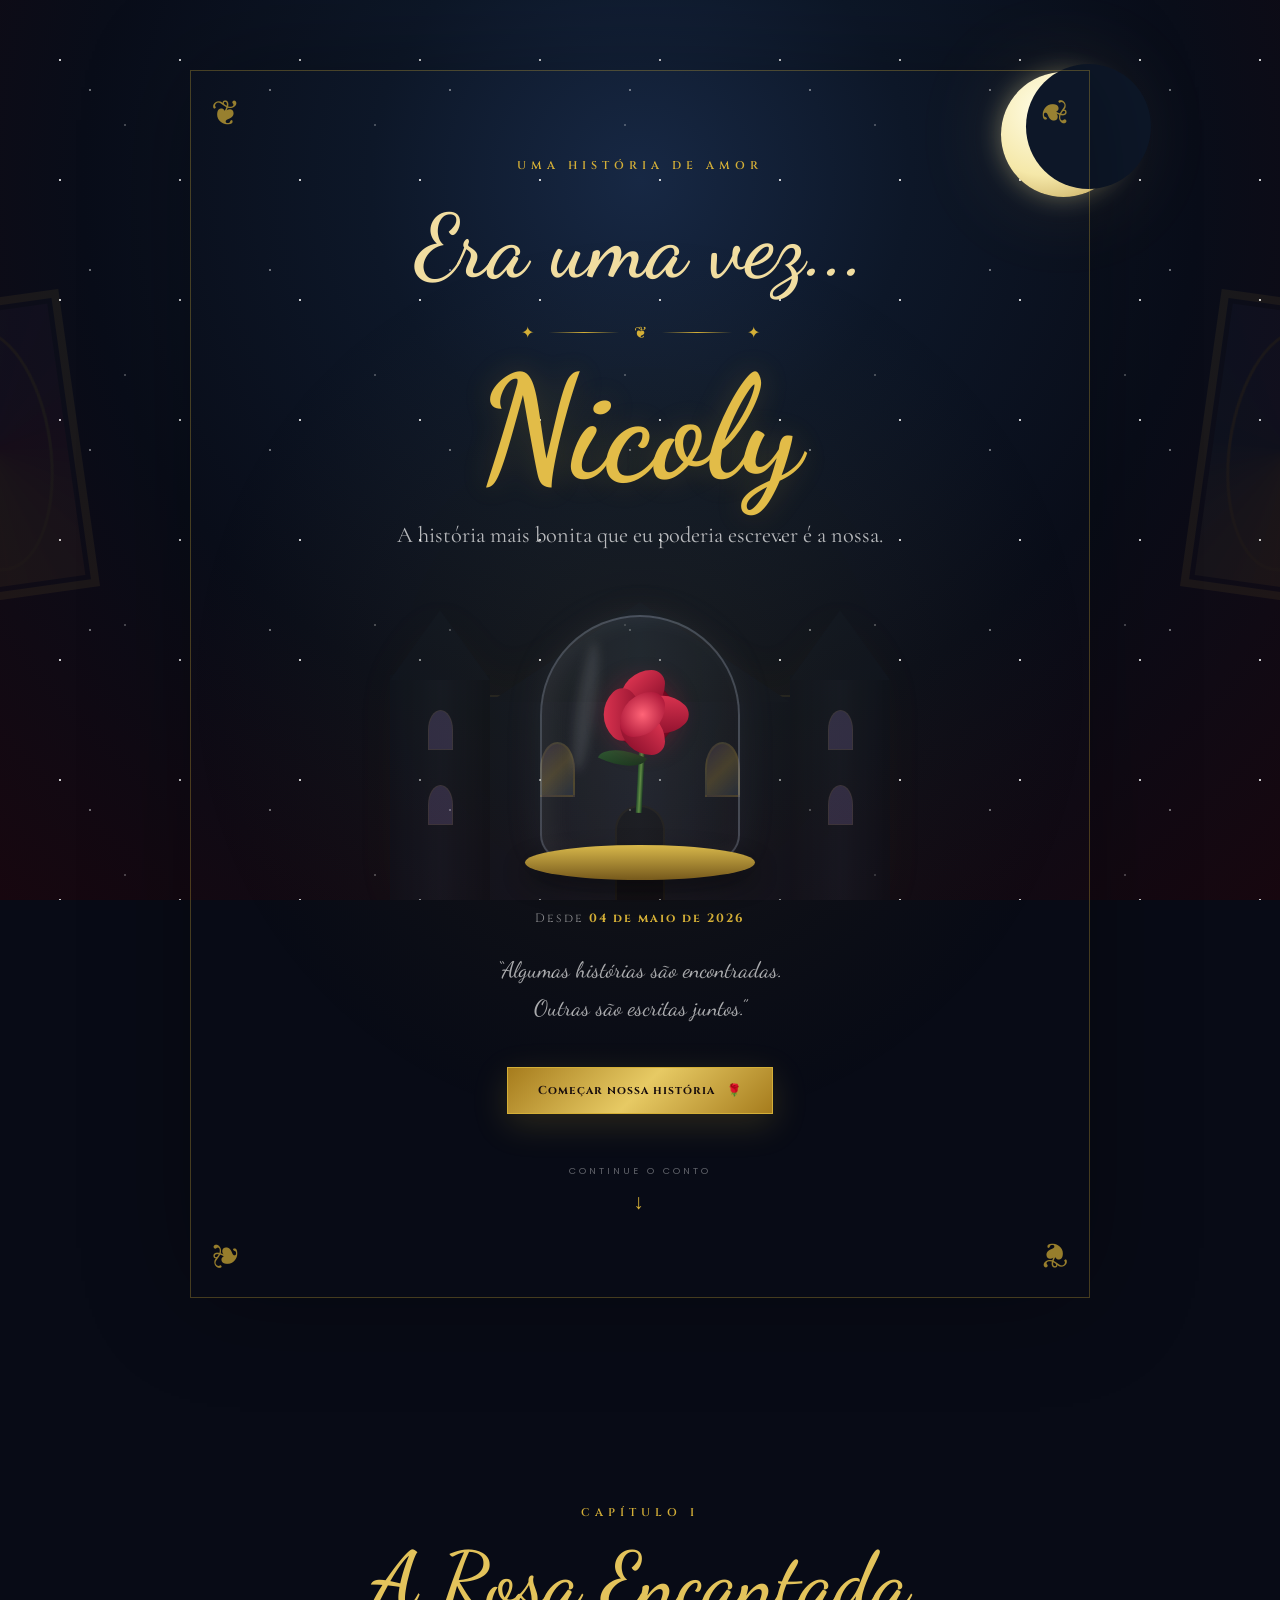
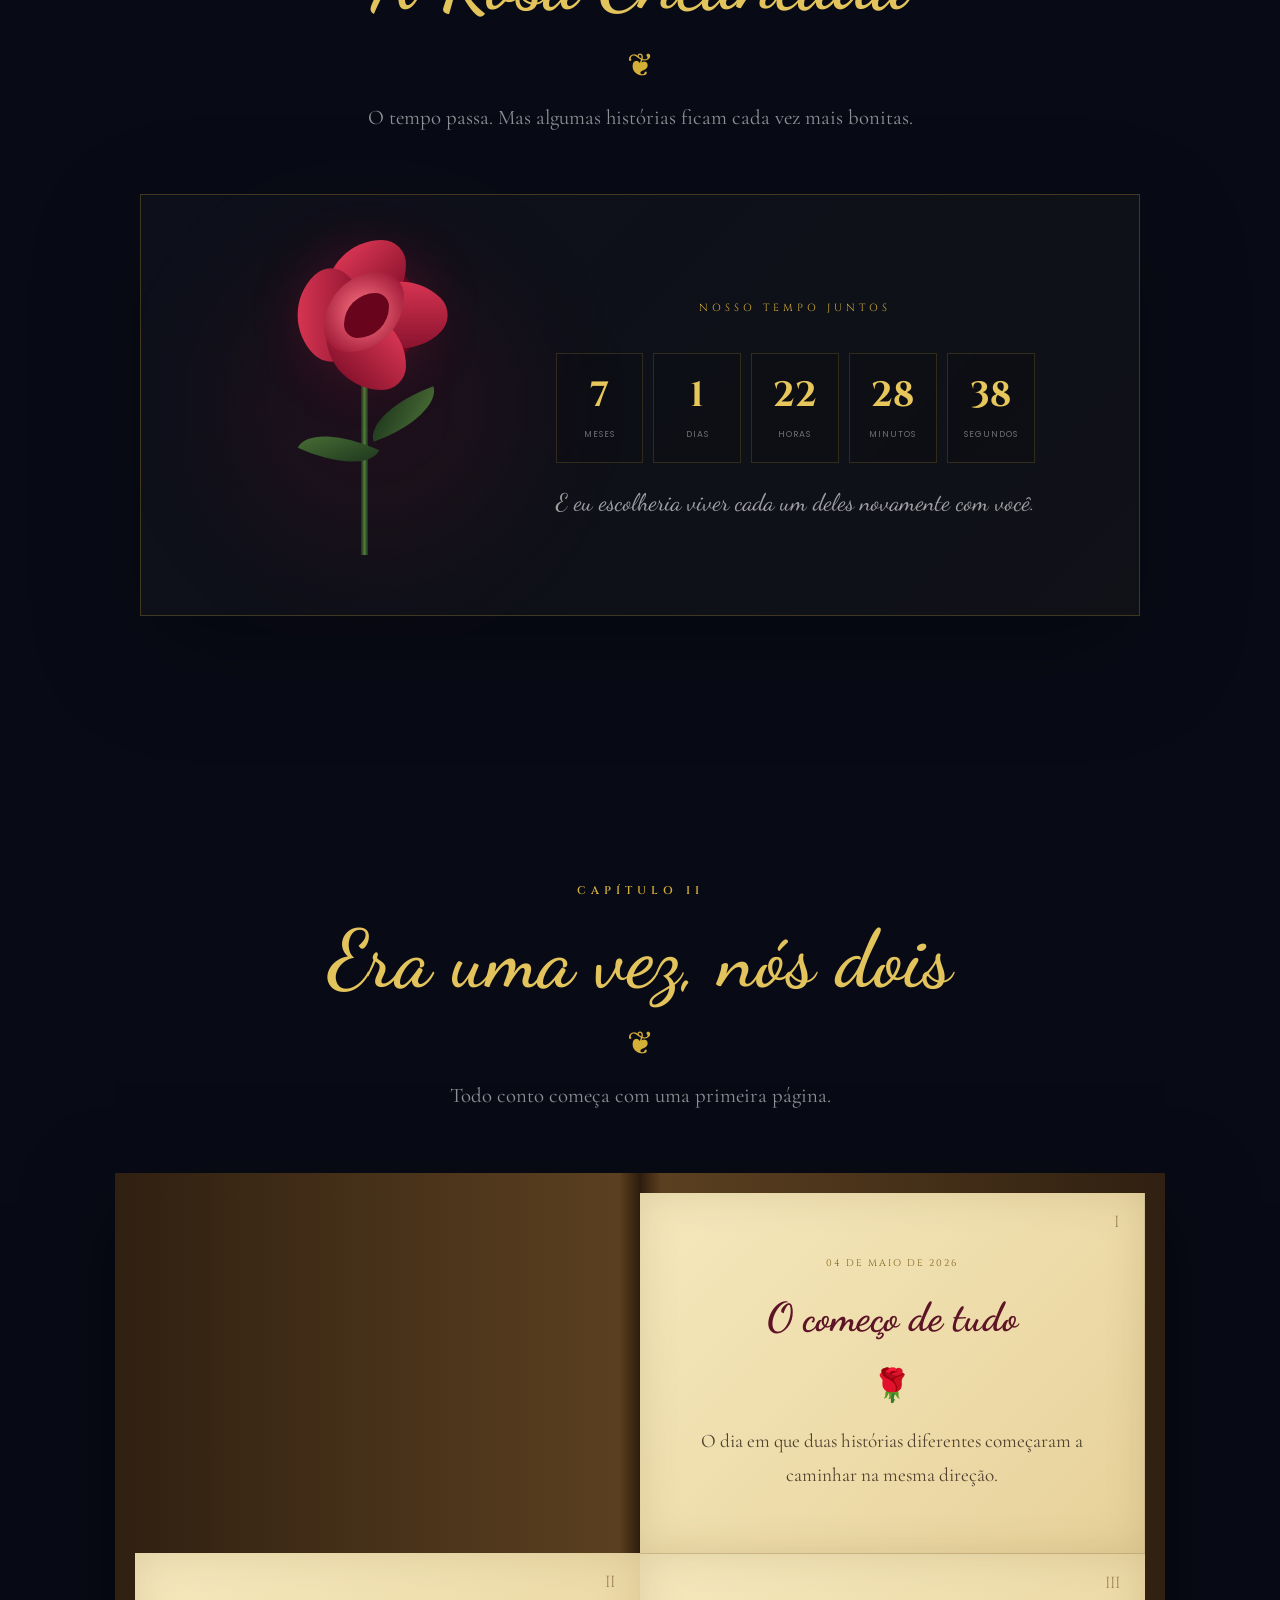
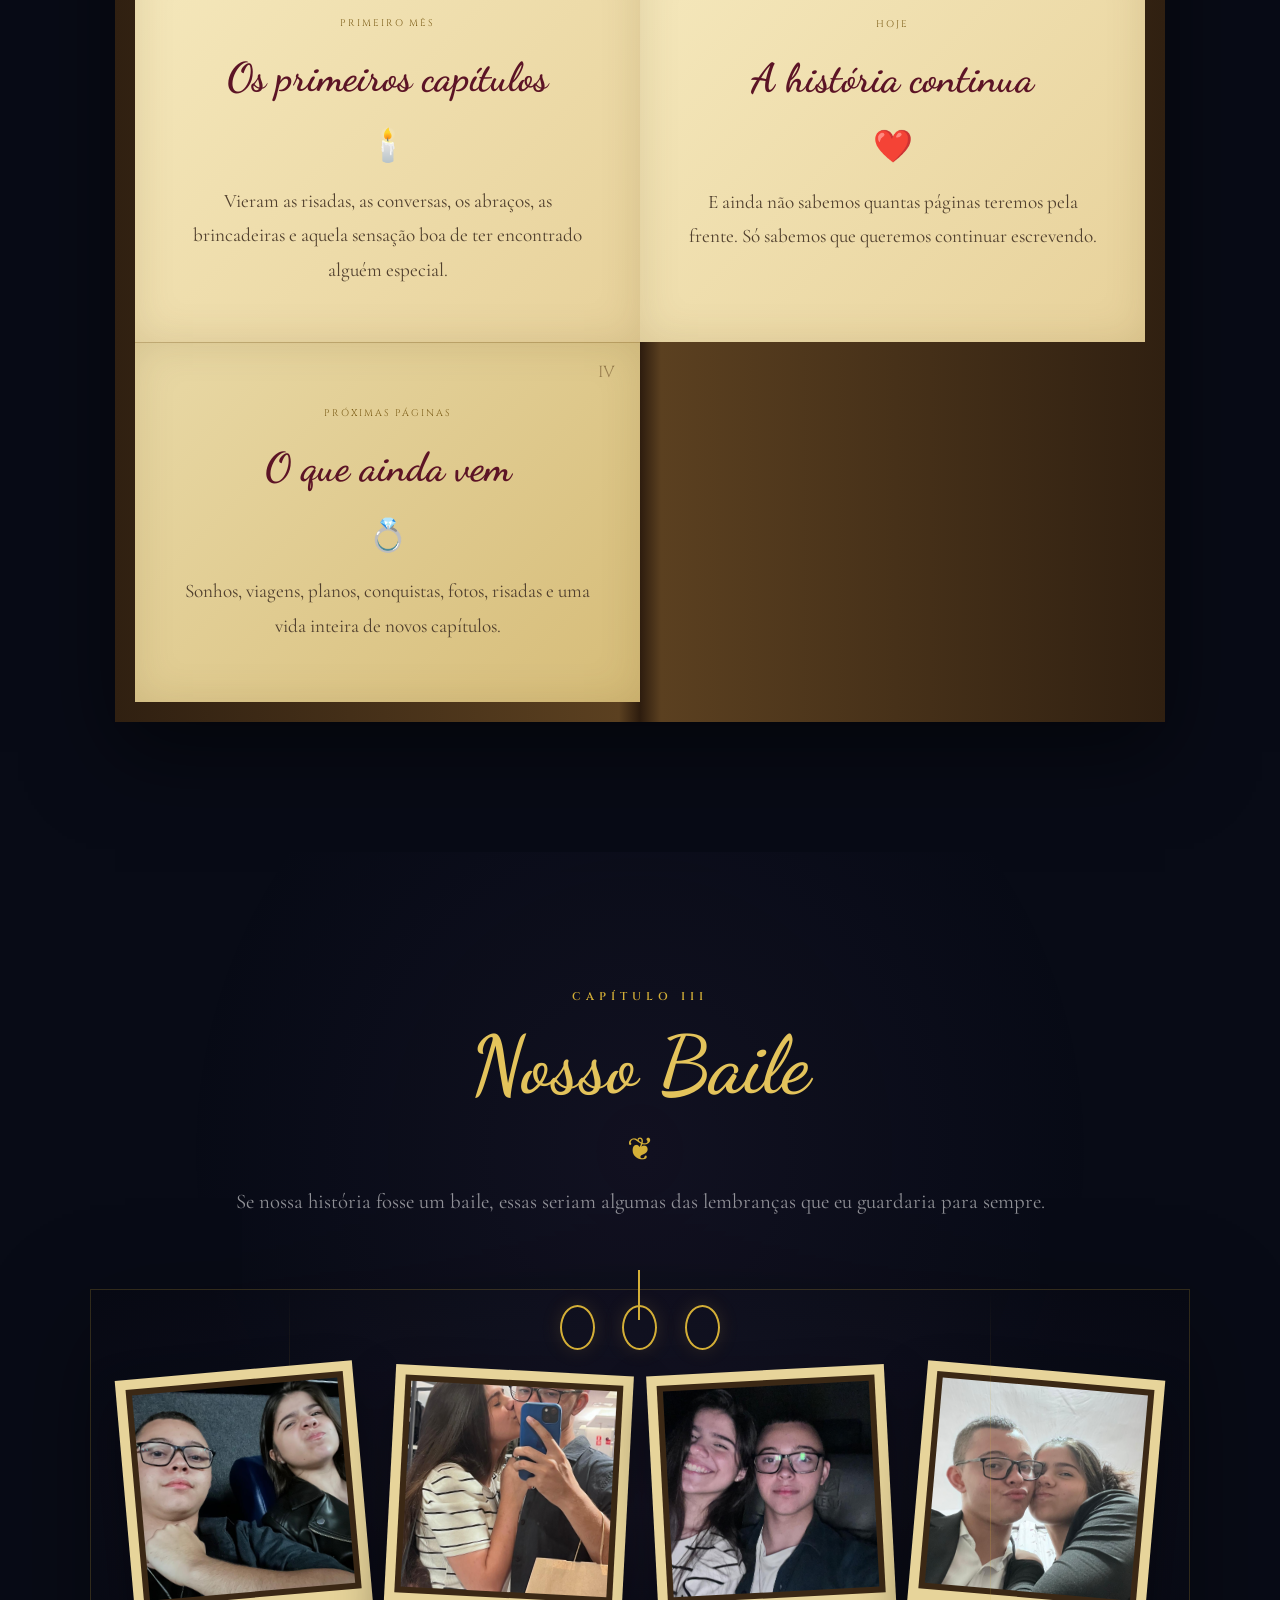
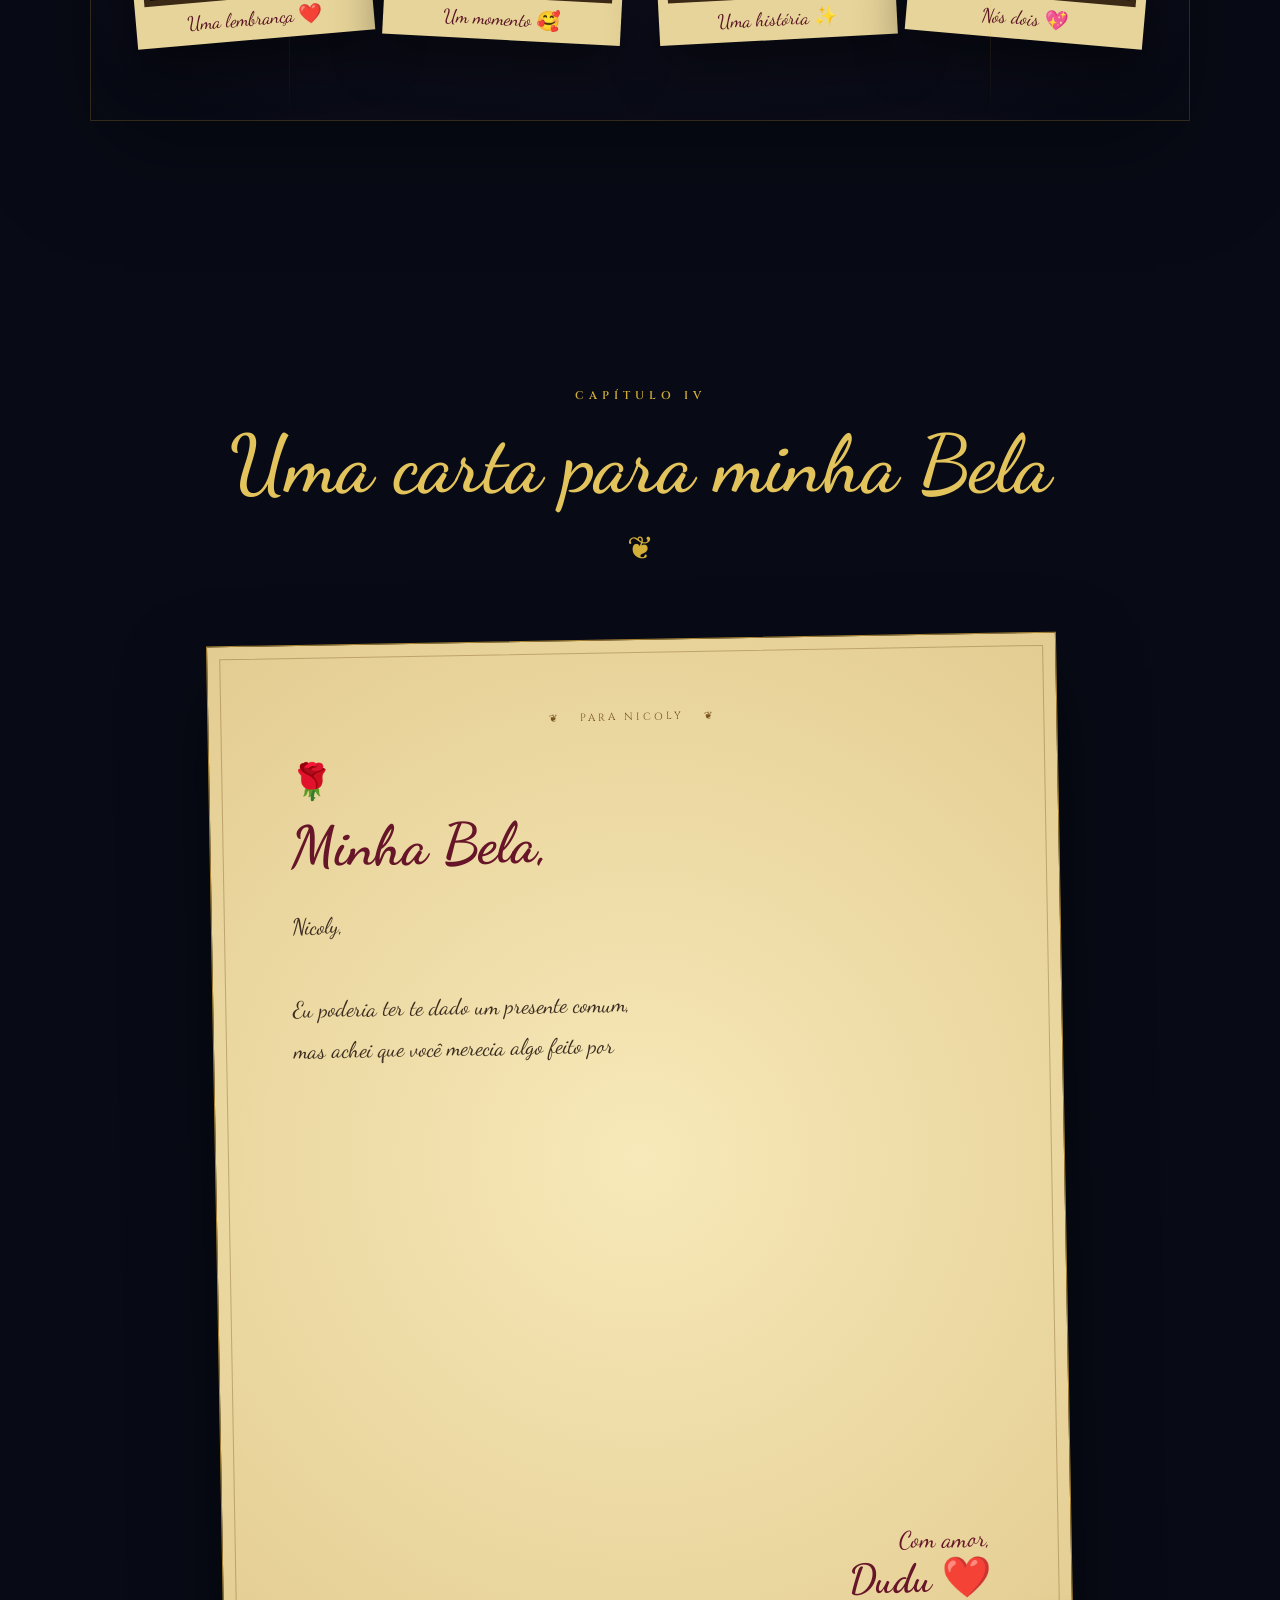
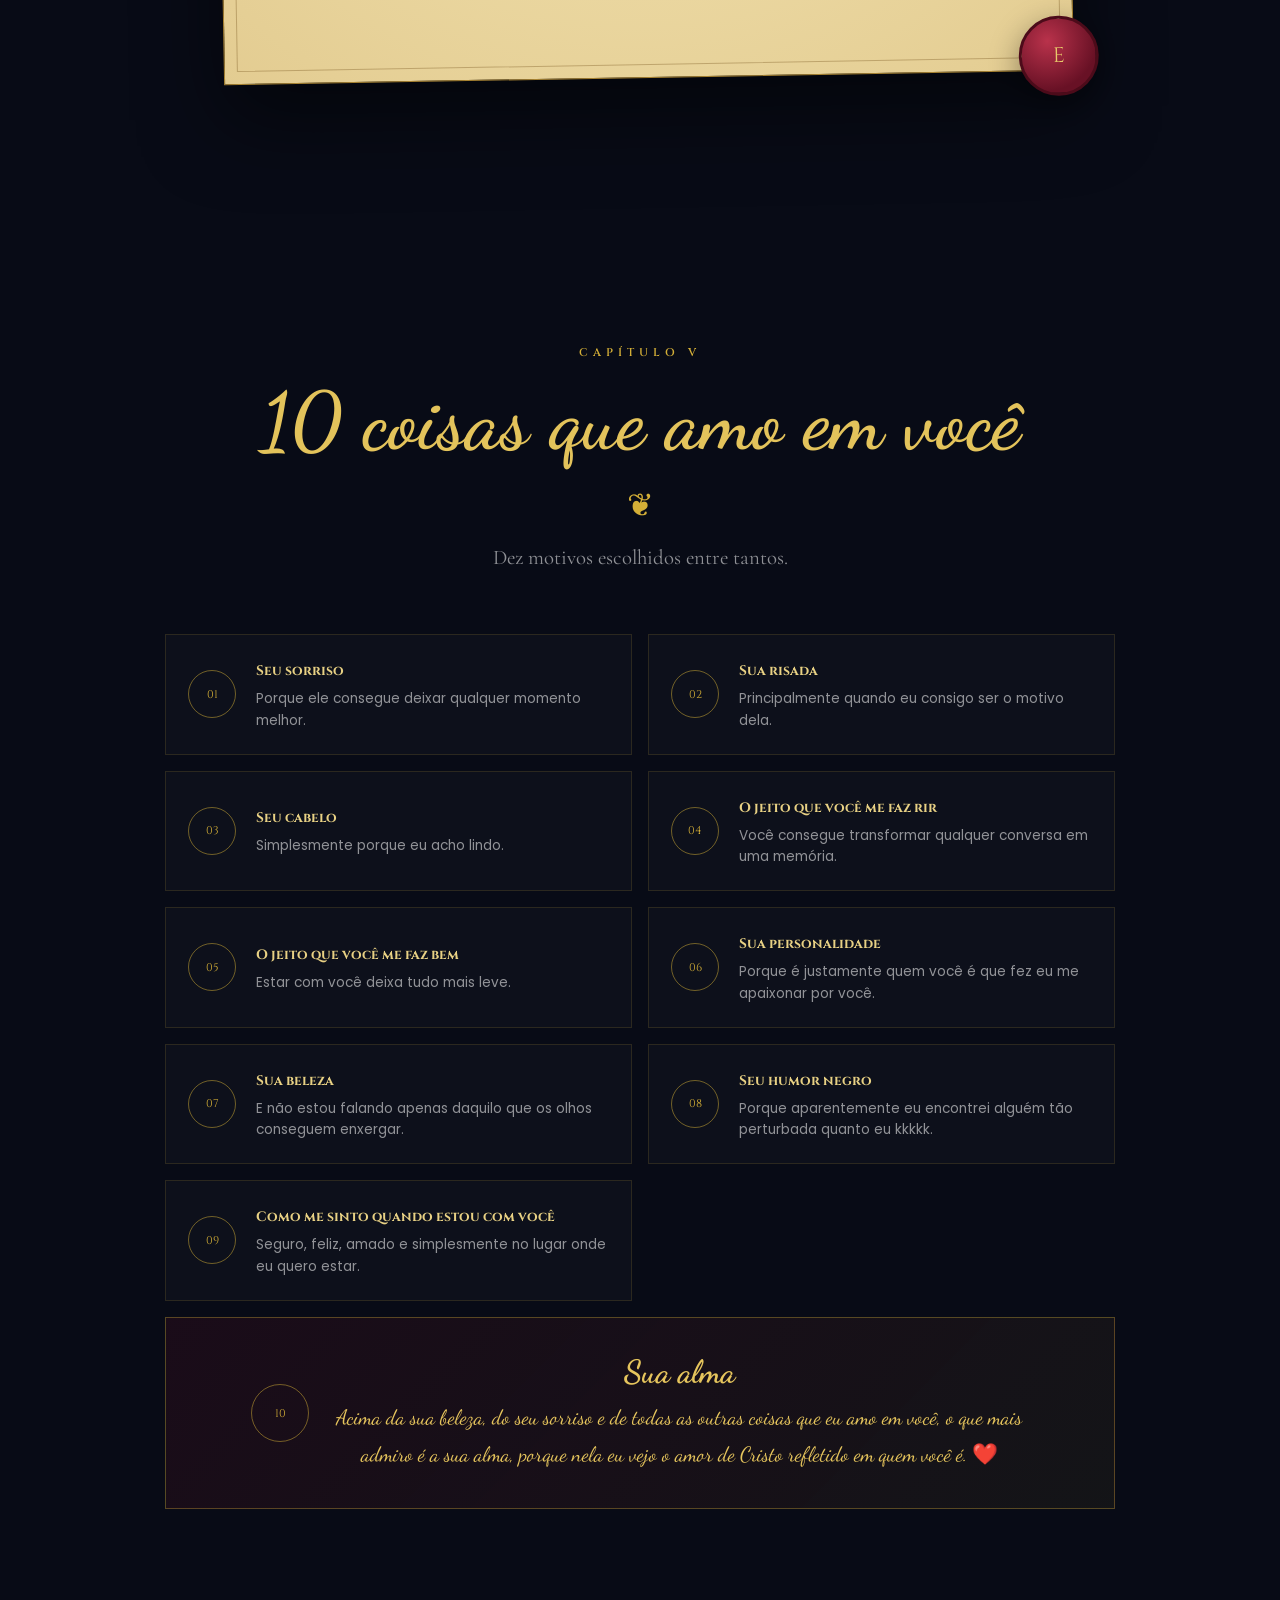
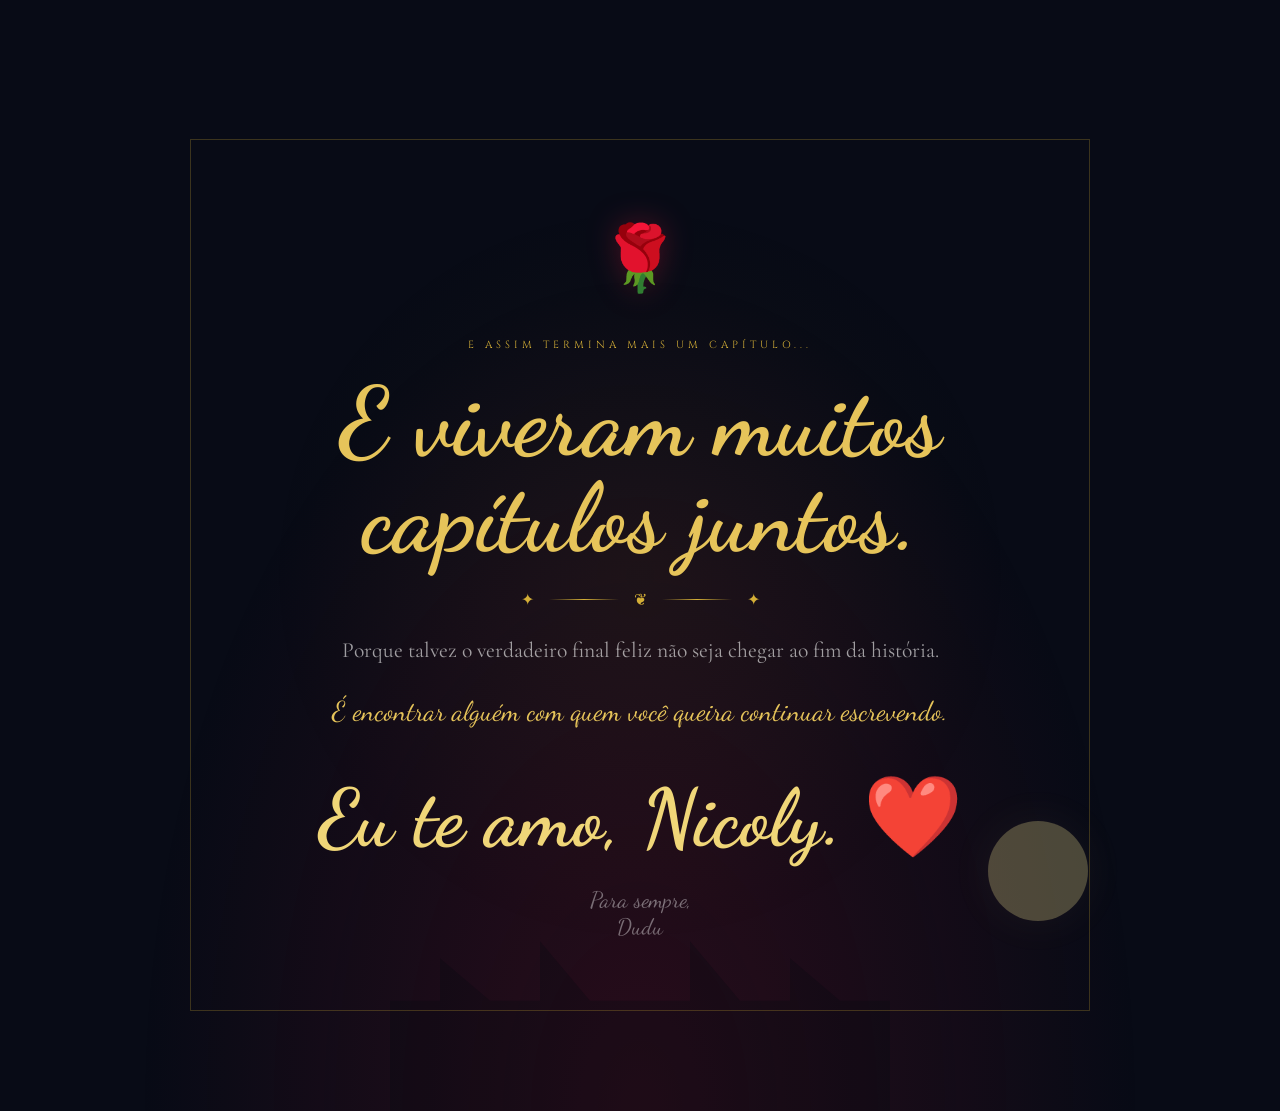
==== commit f8f706bd: "Add files via upload" ====
--- a/Site nicoly/index.html
+++ b/Site nicoly/index.html
@@ -1,4 +1,3 @@
-```html
 <!DOCTYPE html>
 <html lang="pt-BR">
 
@@ -8,9 +7,11 @@
 
     <title>Para Nicoly 🌹</title>
 
-    <!-- Fontes -->
+    <link rel="preconnect" href="https://fonts.googleapis.com">
+    <link rel="preconnect" href="https://fonts.gstatic.com" crossorigin>
+
     <link
-        href="https://fonts.googleapis.com/css2?family=Cinzel:wght@400;500;600;700&family=Dancing+Script:wght@500;600;700&family=Poppins:wght@300;400;500;600&display=swap"
+        href="https://fonts.googleapis.com/css2?family=Cinzel:wght@400;500;600;700&family=Cormorant+Garamond:wght@400;500;600&family=Dancing+Script:wght@500;600;700&family=Poppins:wght@300;400;500;600&display=swap"
         rel="stylesheet"
     >
 
@@ -23,62 +24,54 @@
          FUNDO
     =================================================== -->
 
-    <div class="ceu" aria-hidden="true">
-
-        <div class="lua"></div>
-
-        <div class="estrela" style="top:8%;left:12%;"></div>
-        <div class="estrela" style="top:16%;left:78%;"></div>
-        <div class="estrela" style="top:22%;left:45%;"></div>
-        <div class="estrela" style="top:31%;left:18%;"></div>
-        <div class="estrela" style="top:42%;left:87%;"></div>
-        <div class="estrela" style="top:58%;left:8%;"></div>
-        <div class="estrela" style="top:68%;left:38%;"></div>
-        <div class="estrela" style="top:76%;left:82%;"></div>
-        <div class="estrela" style="top:90%;left:25%;"></div>
-        <div class="estrela" style="top:50%;left:55%;"></div>
-        <div class="estrela" style="top:12%;left:92%;"></div>
-        <div class="estrela" style="top:35%;left:67%;"></div>
+    <div class="background">
+
+        <div class="stars"></div>
+
+        <div class="moon">
+            <div class="moon-shadow"></div>
+        </div>
+
+        <div class="castle">
+            <div class="castle-tower tower-left">
+                <div class="tower-roof"></div>
+                <div class="tower-window"></div>
+                <div class="tower-window"></div>
+            </div>
+
+            <div class="castle-center">
+                <div class="castle-roof"></div>
+                <div class="castle-door"></div>
+                <div class="castle-window window-one"></div>
+                <div class="castle-window window-two"></div>
+            </div>
+
+            <div class="castle-tower tower-right">
+                <div class="tower-roof"></div>
+                <div class="tower-window"></div>
+                <div class="tower-window"></div>
+            </div>
+        </div>
 
     </div>
 
 
     <!-- ==================================================
-         VITRAL DECORATIVO
+         VITRAIS LATERAIS
     =================================================== -->
 
-    <div class="vitral" aria-hidden="true">
-
-        <div class="vitral-circulo"></div>
-        <div class="vitral-linha linha-1"></div>
-        <div class="vitral-linha linha-2"></div>
-        <div class="vitral-linha linha-3"></div>
-
+    <div class="stained-glass glass-left">
+        <span></span>
+        <span></span>
+        <span></span>
+        <span></span>
     </div>
 
-
-    <!-- ==================================================
-         VELAS
-    =================================================== -->
-
-    <div class="velas" aria-hidden="true">
-
-        <div class="vela vela1">
-            <span class="chama"></span>
-        </div>
-
-        <div class="vela vela2">
-            <span class="chama"></span>
-        </div>
-
-        <div class="vela vela3">
-            <span class="chama"></span>
-        </div>
-
-        <div class="vela vela4">
-            <span class="chama"></span>
-        </div>
-
+    <div class="stained-glass glass-right">
+        <span></span>
+        <span></span>
+        <span></span>
+        <span></span>
     </div>
 
 
@@ -86,602 +79,698 @@
          PÉTALAS
     =================================================== -->
 
-    <div class="petalas" aria-hidden="true">
-
-        <div class="petala"></div>
-        <div class="petala"></div>
-        <div class="petala"></div>
-        <div class="petala"></div>
-        <div class="petala"></div>
-        <div class="petala"></div>
-        <div class="petala"></div>
-        <div class="petala"></div>
-        <div class="petala"></div>
-        <div class="petala"></div>
+    <div class="petals">
+
+        <i></i>
+        <i></i>
+        <i></i>
+        <i></i>
+        <i></i>
+        <i></i>
+        <i></i>
+        <i></i>
+        <i></i>
+        <i></i>
+        <i></i>
+        <i></i>
 
     </div>
 
 
     <!-- ==================================================
-         ABERTURA
+         HERO
     =================================================== -->
 
-    <section class="hero">
-
-        <div class="moldura">
-
-            <span class="ornamento">❦</span>
-
-            <span class="pre-titulo">
+    <header class="hero">
+
+        <div class="hero-book">
+
+            <div class="corner corner-tl">❦</div>
+            <div class="corner corner-tr">❦</div>
+            <div class="corner corner-bl">❦</div>
+            <div class="corner corner-br">❦</div>
+
+            <span class="story-label">
+                UMA HISTÓRIA DE AMOR
+            </span>
+
+            <h1>
                 Era uma vez...
-            </span>
-
-            <h1>
+            </h1>
+
+            <div class="gold-line">
+                <span>✦</span>
+                <b></b>
+                <span>❦</span>
+                <b></b>
+                <span>✦</span>
+            </div>
+
+            <h2>
                 Nicoly
-                <span>🌹</span>
-            </h1>
-
-            <div class="divisor">
-                <span>✦</span>
-                <span>❦</span>
-                <span>✦</span>
-            </div>
-
-            <p class="introducao">
-                Uma história que começou no dia
-                <strong>04 de maio de 2026</strong>
-                e que eu espero que nunca tenha um último capítulo.
+            </h2>
+
+            <p class="hero-subtitle">
+                A história mais bonita que eu poderia
+                escrever é a nossa.
             </p>
 
 
-            <!-- FOTO PRINCIPAL -->
-
-            <div class="retrato">
-
-                <div class="retrato-moldura">
-
-                    <img
-                        src="WhatsApp Image 2026-06-05 at 09.40.50.jpeg"
-                        alt="Eu e Nicoly"
-                    >
-
-                </div>
-
-                <div class="retrato-legenda">
-                    Nossa história ❤️
-                </div>
-
-            </div>
-
-
-            <p class="frase-abertura">
-                "Algumas histórias são escritas em livros.
+            <!-- ROSA EM REDOMA -->
+
+            <div class="rose-display">
+
+                <div class="glass-dome">
+
+                    <div class="dome-shine"></div>
+
+                    <div class="rose-stem"></div>
+
+                    <div class="rose-leaf leaf-one"></div>
+                    <div class="rose-leaf leaf-two"></div>
+
+                    <div class="rose-flower">
+
+                        <span></span>
+                        <span></span>
+                        <span></span>
+                        <span></span>
+                        <span></span>
+
+                    </div>
+
+                </div>
+
+                <div class="dome-base"></div>
+
+            </div>
+
+
+            <p class="hero-date">
+                Desde <strong>04 de maio de 2026</strong>
+            </p>
+
+            <p class="hero-quote">
+                “Algumas histórias são encontradas.
                 <br>
-                A nossa está sendo escrita em momentos."
+                Outras são escritas juntos.”
             </p>
 
-
             <button
-                class="botao"
-                onclick="mostrarMensagem()"
+                class="gold-button"
+                onclick="abrirHistoria()"
             >
-                <span>Entrar em nossa história</span>
-                🌹
+                <span>Começar nossa história</span>
+                <strong>🌹</strong>
             </button>
 
-
-            <div class="scroll-indicator">
+            <div class="scroll-hint">
                 <span>continue o conto</span>
-                <div>↓</div>
-            </div>
-
-        </div>
-
-    </section>
+                <b>↓</b>
+            </div>
+
+        </div>
+
+    </header>
 
 
     <!-- ==================================================
-         CONTADOR
+         CAPÍTULO I
+         ROSA / CONTADOR
     =================================================== -->
 
-    <section class="secao">
-
-        <div class="conteudo">
-
-            <span class="capitulo">
+    <section class="chapter rose-chapter">
+
+        <div class="chapter-title">
+
+            <span class="chapter-number">
                 CAPÍTULO I
             </span>
 
             <h2>
-                Desde que nossa história começou
+                A Rosa Encantada
             </h2>
 
-            <div class="ornamento-divisor">
+            <div class="ornament">
                 ❦
             </div>
 
-            <p class="descricao">
-                Cada segundo desde o dia em que
-                nossas histórias se encontraram.
+            <p>
+                O tempo passa. Mas algumas histórias
+                ficam cada vez mais bonitas.
             </p>
 
-
-            <div class="contador">
-
-                <div class="tempo">
-                    <strong id="meses">0</strong>
-                    <span>meses</span>
-                </div>
-
-                <div class="tempo">
-                    <strong id="dias">0</strong>
-                    <span>dias</span>
-                </div>
-
-                <div class="tempo">
-                    <strong id="horas">0</strong>
-                    <span>horas</span>
-                </div>
-
-                <div class="tempo">
-                    <strong id="minutos">0</strong>
-                    <span>minutos</span>
-                </div>
-
-                <div class="tempo">
-                    <strong id="segundos">0</strong>
-                    <span>segundos</span>
-                </div>
-
-            </div>
-
-
-            <div class="rosa-contador">
-                <div class="caule"></div>
-                <div class="rosa">🌹</div>
-            </div>
-
-
-            <p class="frase-dourada">
-                "E cada segundo valeu a pena."
+        </div>
+
+
+        <div class="magic-rose-card">
+
+            <div class="rose-glow"></div>
+
+            <div class="big-rose">
+
+                <div class="big-stem"></div>
+
+                <div class="big-leaf leaf-a"></div>
+                <div class="big-leaf leaf-b"></div>
+
+                <div class="big-flower">
+                    <i></i>
+                    <i></i>
+                    <i></i>
+                    <i></i>
+                    <i></i>
+                    <i></i>
+                </div>
+
+            </div>
+
+
+            <div class="counter-content">
+
+                <span>
+                    NOSSO TEMPO JUNTOS
+                </span>
+
+                <div class="counter">
+
+                    <div class="counter-item">
+                        <strong id="meses">0</strong>
+                        <small>meses</small>
+                    </div>
+
+                    <div class="counter-item">
+                        <strong id="dias">0</strong>
+                        <small>dias</small>
+                    </div>
+
+                    <div class="counter-item">
+                        <strong id="horas">0</strong>
+                        <small>horas</small>
+                    </div>
+
+                    <div class="counter-item">
+                        <strong id="minutos">0</strong>
+                        <small>minutos</small>
+                    </div>
+
+                    <div class="counter-item">
+                        <strong id="segundos">0</strong>
+                        <small>segundos</small>
+                    </div>
+
+                </div>
+
+                <p>
+                    E eu escolheria viver cada um deles
+                    novamente com você.
+                </p>
+
+            </div>
+
+        </div>
+
+    </section>
+
+
+    <!-- ==================================================
+         CAPÍTULO II
+         LIVRO / TIMELINE
+    =================================================== -->
+
+    <section class="chapter story-chapter">
+
+        <div class="chapter-title">
+
+            <span class="chapter-number">
+                CAPÍTULO II
+            </span>
+
+            <h2>
+                Era uma vez, nós dois
+            </h2>
+
+            <div class="ornament">
+                ❦
+            </div>
+
+            <p>
+                Todo conto começa com uma primeira página.
             </p>
 
         </div>
 
+
+        <div class="storybook">
+
+            <div class="book-spine"></div>
+
+
+            <div class="story-page">
+
+                <div class="page-number">
+                    I
+                </div>
+
+                <span class="story-date">
+                    04 DE MAIO DE 2026
+                </span>
+
+                <h3>
+                    O começo de tudo
+                </h3>
+
+                <div class="page-ornament">
+                    🌹
+                </div>
+
+                <p>
+                    O dia em que duas histórias diferentes
+                    começaram a caminhar na mesma direção.
+                </p>
+
+            </div>
+
+
+            <div class="story-page">
+
+                <div class="page-number">
+                    II
+                </div>
+
+                <span class="story-date">
+                    PRIMEIRO MÊS
+                </span>
+
+                <h3>
+                    Os primeiros capítulos
+                </h3>
+
+                <div class="page-ornament">
+                    🕯️
+                </div>
+
+                <p>
+                    Vieram as risadas, as conversas,
+                    os abraços, as brincadeiras e aquela
+                    sensação boa de ter encontrado alguém
+                    especial.
+                </p>
+
+            </div>
+
+
+            <div class="story-page">
+
+                <div class="page-number">
+                    III
+                </div>
+
+                <span class="story-date">
+                    HOJE
+                </span>
+
+                <h3>
+                    A história continua
+                </h3>
+
+                <div class="page-ornament">
+                    ❤️
+                </div>
+
+                <p>
+                    E ainda não sabemos quantas páginas
+                    teremos pela frente. Só sabemos que
+                    queremos continuar escrevendo.
+                </p>
+
+            </div>
+
+
+            <div class="story-page future-page">
+
+                <div class="page-number">
+                    IV
+                </div>
+
+                <span class="story-date">
+                    PRÓXIMAS PÁGINAS
+                </span>
+
+                <h3>
+                    O que ainda vem
+                </h3>
+
+                <div class="page-ornament">
+                    💍
+                </div>
+
+                <p>
+                    Sonhos, viagens, planos, conquistas,
+                    fotos, risadas e uma vida inteira
+                    de novos capítulos.
+                </p>
+
+            </div>
+
+        </div>
+
     </section>
 
 
     <!-- ==================================================
+         CAPÍTULO III
+         SALÃO DE BAILE / FOTOS
+    =================================================== -->
+
+    <section class="chapter ballroom-chapter">
+
+        <div class="ballroom-lights"></div>
+
+        <div class="chapter-title">
+
+            <span class="chapter-number">
+                CAPÍTULO III
+            </span>
+
+            <h2>
+                Nosso Baile
+            </h2>
+
+            <div class="ornament">
+                ❦
+            </div>
+
+            <p>
+                Se nossa história fosse um baile,
+                essas seriam algumas das lembranças
+                que eu guardaria para sempre.
+            </p>
+
+        </div>
+
+
+        <div class="ballroom">
+
+            <div class="chandelier">
+                <span></span>
+                <span></span>
+                <span></span>
+            </div>
+
+
+            <div class="gallery">
+
+                <figure class="photo photo-one">
+
+                    <div class="photo-frame">
+
+                        <img
+                            src="WhatsApp Image 2026-06-11 at 20.43.49.jpeg"
+                            alt="Nossa memória"
+                        >
+
+                    </div>
+
+                    <figcaption>
+                        Uma lembrança ❤️
+                    </figcaption>
+
+                </figure>
+
+
+                <figure class="photo photo-two">
+
+                    <div class="photo-frame">
+
+                        <img
+                            src="WhatsApp Image 2026-06-11 at 20.44.58.jpeg"
+                            alt="Nossa memória"
+                        >
+
+                    </div>
+
+                    <figcaption>
+                        Um momento 🥰
+                    </figcaption>
+
+                </figure>
+
+
+                <figure class="photo photo-three">
+
+                    <div class="photo-frame">
+
+                        <img
+                            src="WhatsApp Image 2026-06-11 at 20.44.59.jpeg"
+                            alt="Nossa memória"
+                        >
+
+                    </div>
+
+                    <figcaption>
+                        Uma história ✨
+                    </figcaption>
+
+                </figure>
+
+
+                <figure class="photo photo-four">
+
+                    <div class="photo-frame">
+
+                        <img
+                            src="WhatsApp Image 2026-06-11 at 20.43.49 (1).jpeg"
+                            alt="Nossa memória"
+                        >
+
+                    </div>
+
+                    <figcaption>
+                        Nós dois 💖
+                    </figcaption>
+
+                </figure>
+
+            </div>
+
+        </div>
+
+    </section>
+
+
+    <!-- ==================================================
+         CAPÍTULO IV
          CARTA
     =================================================== -->
 
-    <section class="secao carta-secao">
-
-        <div class="carta">
-
-            <div class="carta-topo">
-                <span>❦</span>
-                <span>Uma carta para Nicoly</span>
-                <span>❦</span>
-            </div>
-
-
-            <div class="carta-coracao">
-                🌹
-            </div>
-
+    <section class="chapter letter-chapter">
+
+        <div class="chapter-title">
+
+            <span class="chapter-number">
+                CAPÍTULO IV
+            </span>
 
             <h2>
-                Minha Bela,
+                Uma carta para minha Bela
             </h2>
 
-
-            <div
-                id="texto-carta"
-                class="texto-carta"
-            ></div>
-
-
-            <div class="assinatura">
-                Com amor,
-                <br>
-                <strong>Dudu ❤️</strong>
-            </div>
-
-
-            <div class="selo">
+            <div class="ornament">
+                ❦
+            </div>
+
+        </div>
+
+
+        <div class="letter-wrapper">
+
+            <div class="wax-seal">
                 E
             </div>
 
+            <div class="letter">
+
+                <div class="letter-header">
+                    <span>❦</span>
+                    <span>PARA NICOLY</span>
+                    <span>❦</span>
+                </div>
+
+                <div class="letter-rose">
+                    🌹
+                </div>
+
+                <h3>
+                    Minha Bela,
+                </h3>
+
+                <div
+                    id="texto-carta"
+                    class="letter-text"
+                ></div>
+
+                <div class="letter-signature">
+                    Com amor,
+                    <br>
+                    <strong>Dudu ❤️</strong>
+                </div>
+
+            </div>
+
         </div>
 
     </section>
 
 
     <!-- ==================================================
-         TIMELINE
-    =================================================== -->
-
-    <section class="secao">
-
-        <div class="timeline">
-
-            <span class="capitulo">
-                CAPÍTULO II
-            </span>
-
-            <h2>
-                Nossa História
-            </h2>
-
-            <div class="ornamento-divisor">
-                ❦
-            </div>
-
-
-            <div class="linha-do-tempo">
-
-
-                <div class="evento">
-
-                    <div class="evento-rosa">
-                        🌹
-                    </div>
-
-                    <div class="evento-conteudo">
-
-                        <span>
-                            04 DE MAIO DE 2026
-                        </span>
-
-                        <h3>
-                            O começo de tudo
-                        </h3>
-
-                        <p>
-                            O dia em que nossas histórias
-                            deixaram de ser duas histórias
-                            separadas e começaram a se tornar
-                            uma só.
-                        </p>
-
-                    </div>
-
-                </div>
-
-
-                <div class="evento">
-
-                    <div class="evento-rosa">
-                        🕯️
-                    </div>
-
-                    <div class="evento-conteudo">
-
-                        <span>
-                            PRIMEIRO MÊS
-                        </span>
-
-                        <h3>
-                            Os primeiros capítulos
-                        </h3>
-
-                        <p>
-                            30 dias de risadas, carinho,
-                            conversas, abraços e momentos
-                            que começaram a fazer parte
-                            da nossa história.
-                        </p>
-
-                    </div>
-
-                </div>
-
-
-                <div class="evento">
-
-                    <div class="evento-rosa">
-                        ❤️
-                    </div>
-
-                    <div class="evento-conteudo">
-
-                        <span>
-                            HOJE
-                        </span>
-
-                        <h3>
-                            A história continua
-                        </h3>
-
-                        <p>
-                            E esse conto ainda está sendo
-                            escrito. Cada dia ao seu lado
-                            é uma nova página.
-                        </p>
-
-                    </div>
-
-                </div>
-
-
-                <div class="evento futuro">
-
-                    <div class="evento-rosa">
-                        💍
-                    </div>
-
-                    <div class="evento-conteudo">
-
-                        <span>
-                            O QUE AINDA VEM
-                        </span>
-
-                        <h3>
-                            Muitos capítulos pela frente
-                        </h3>
-
-                        <p>
-                            Muitos lugares para conhecer,
-                            sonhos para realizar, fotos para
-                            tirar e uma vida inteira de
-                            histórias para construir.
-                        </p>
-
-                    </div>
-
-                </div>
-
-
-            </div>
-
-        </div>
-
-    </section>
-
-
-    <!-- ==================================================
-         GALERIA
-    =================================================== -->
-
-    <section class="secao">
-
-        <div class="conteudo galeria-container">
-
-            <span class="capitulo">
-                CAPÍTULO III
-            </span>
-
-            <h2>
-                Nossas Memórias
-            </h2>
-
-            <div class="ornamento-divisor">
-                ❦
-            </div>
-
-            <p class="descricao">
-                Pequenos momentos que se tornaram
-                grandes lembranças.
-            </p>
-
-
-            <div class="galeria">
-
-
-                <div class="foto-card foto1">
-
-                    <div class="foto-moldura">
-
-                        <img
-                            src="WhatsApp Image 2026-06-11 at 20.43.49.jpeg"
-                            alt="Memória nossa"
-                        >
-
-                    </div>
-
-                    <span>
-                        ❤️
-                    </span>
-
-                </div>
-
-
-                <div class="foto-card foto2">
-
-                    <div class="foto-moldura">
-
-                        <img
-                            src="WhatsApp Image 2026-06-11 at 20.44.58.jpeg"
-                            alt="Memória nossa"
-                        >
-
-                    </div>
-
-                    <span>
-                        🥰
-                    </span>
-
-                </div>
-
-
-                <div class="foto-card foto3">
-
-                    <div class="foto-moldura">
-
-                        <img
-                            src="WhatsApp Image 2026-06-11 at 20.44.59.jpeg"
-                            alt="Memória nossa"
-                        >
-
-                    </div>
-
-                    <span>
-                        ✨
-                    </span>
-
-                </div>
-
-
-                <div class="foto-card foto4">
-
-                    <div class="foto-moldura">
-
-                        <img
-                            src="WhatsApp Image 2026-06-11 at 20.43.49 (1).jpeg"
-                            alt="Memória nossa"
-                        >
-
-                    </div>
-
-                    <span>
-                        💖
-                    </span>
-
-                </div>
-
-
-            </div>
-
-        </div>
-
-    </section>
-
-
-    <!-- ==================================================
+         CAPÍTULO V
          10 MOTIVOS
     =================================================== -->
 
-    <section class="secao">
-
-        <div class="conteudo motivos-container">
-
-            <span class="capitulo">
-                CAPÍTULO IV
+    <section class="chapter reasons-chapter">
+
+        <div class="chapter-title">
+
+            <span class="chapter-number">
+                CAPÍTULO V
             </span>
 
             <h2>
-                10 coisas que eu amo em você
+                10 coisas que amo em você
             </h2>
 
-            <div class="ornamento-divisor">
+            <div class="ornament">
                 ❦
             </div>
 
-            <p class="descricao">
-                Se eu fosse listar tudo, provavelmente
-                precisaríamos de um livro inteiro.
+            <p>
+                Dez motivos escolhidos entre tantos.
             </p>
 
-
-            <div class="motivos">
-
-
-                <div class="motivo">
-
-                    <span>01</span>
-
+        </div>
+
+
+        <div class="reasons">
+
+            <article class="reason">
+                <span>01</span>
+                <div>
+                    <b>Seu sorriso</b>
                     <p>
-                        😊 Seu sorriso
+                        Porque ele consegue deixar qualquer
+                        momento melhor.
                     </p>
-
-                </div>
-
-
-                <div class="motivo">
-
-                    <span>02</span>
-
+                </div>
+            </article>
+
+
+            <article class="reason">
+                <span>02</span>
+                <div>
+                    <b>Sua risada</b>
                     <p>
-                        😂 Sua risada
+                        Principalmente quando eu consigo
+                        ser o motivo dela.
                     </p>
-
-                </div>
-
-
-                <div class="motivo">
-
-                    <span>03</span>
-
+                </div>
+            </article>
+
+
+            <article class="reason">
+                <span>03</span>
+                <div>
+                    <b>Seu cabelo</b>
                     <p>
-                        💇‍♀️ Seu cabelo
+                        Simplesmente porque eu acho lindo.
                     </p>
-
-                </div>
-
-
-                <div class="motivo">
-
-                    <span>04</span>
-
+                </div>
+            </article>
+
+
+            <article class="reason">
+                <span>04</span>
+                <div>
+                    <b>O jeito que você me faz rir</b>
                     <p>
-                        🤣 O jeito que você me faz rir
+                        Você consegue transformar qualquer
+                        conversa em uma memória.
                     </p>
-
-                </div>
-
-
-                <div class="motivo">
-
-                    <span>05</span>
-
+                </div>
+            </article>
+
+
+            <article class="reason">
+                <span>05</span>
+                <div>
+                    <b>O jeito que você me faz bem</b>
                     <p>
-                        ❤️ O jeito que você me faz bem
+                        Estar com você deixa tudo mais leve.
                     </p>
-
-                </div>
-
-
-                <div class="motivo">
-
-                    <span>06</span>
-
+                </div>
+            </article>
+
+
+            <article class="reason">
+                <span>06</span>
+                <div>
+                    <b>Sua personalidade</b>
                     <p>
-                        ✨ Sua personalidade
+                        Porque é justamente quem você é que
+                        fez eu me apaixonar por você.
                     </p>
-
-                </div>
-
-
-                <div class="motivo">
-
-                    <span>07</span>
-
+                </div>
+            </article>
+
+
+            <article class="reason">
+                <span>07</span>
+                <div>
+                    <b>Sua beleza</b>
                     <p>
-                        😍 Sua beleza
+                        E não estou falando apenas daquilo
+                        que os olhos conseguem enxergar.
                     </p>
-
-                </div>
-
-
-                <div class="motivo">
-
-                    <span>08</span>
-
+                </div>
+            </article>
+
+
+            <article class="reason">
+                <span>08</span>
+                <div>
+                    <b>Seu humor negro</b>
                     <p>
-                        😈 Seu humor negro
+                        Porque aparentemente eu encontrei
+                        alguém tão perturbada quanto eu kkkkk.
                     </p>
-
-                </div>
-
-
-                <div class="motivo">
-
-                    <span>09</span>
-
+                </div>
+            </article>
+
+
+            <article class="reason">
+                <span>09</span>
+                <div>
+                    <b>Como me sinto quando estou com você</b>
                     <p>
-                        🤗 Como me sinto quando estou com você
+                        Seguro, feliz, amado e simplesmente
+                        no lugar onde eu quero estar.
                     </p>
-
-                </div>
-
-
-                <div class="motivo motivo-especial">
-
-                    <span>10</span>
+                </div>
+            </article>
+
+
+            <article class="reason special-reason">
+
+                <span>10</span>
+
+                <div>
+
+                    <b>
+                        Sua alma
+                    </b>
 
                     <p>
-                        💖 Acima da sua beleza, do seu sorriso
+                        Acima da sua beleza, do seu sorriso
                         e de todas as outras coisas que eu amo
                         em você, o que mais admiro é a sua alma,
                         porque nela eu vejo o amor de Cristo
@@ -690,8 +779,7 @@
 
                 </div>
 
-
-            </div>
+            </article>
 
         </div>
 
@@ -702,49 +790,116 @@
          FINAL
     =================================================== -->
 
-    <section class="hero final">
-
-        <div class="final-moldura">
-
-            <div class="final-rosa">
+    <section class="ending">
+
+        <div class="ending-castle">
+
+            <div class="ending-moon"></div>
+
+            <div class="castle-small">
+                <span></span>
+                <span></span>
+                <span></span>
+            </div>
+
+        </div>
+
+
+        <div class="ending-content">
+
+            <div class="ending-rose">
                 🌹
             </div>
 
-            <span class="pre-titulo">
-                E assim termina mais um capítulo...
+            <span>
+                E ASSIM TERMINA MAIS UM CAPÍTULO...
             </span>
 
-            <h1>
-                Eu te amo,
+            <h2>
+                E viveram muitos
                 <br>
-                Nicoly.
-            </h1>
-
-            <div class="divisor">
+                capítulos juntos.
+            </h2>
+
+            <div class="gold-line">
                 <span>✦</span>
+                <b></b>
                 <span>❦</span>
+                <b></b>
                 <span>✦</span>
             </div>
 
             <p>
-                Mas não a nossa história.
-                <br><br>
-                Porque o melhor de um conto de fadas
-                não é encontrar o final.
-                <br>
+                Porque talvez o verdadeiro final feliz
+                não seja chegar ao fim da história.
+            </p>
+
+            <p class="ending-highlight">
                 É encontrar alguém com quem
                 você queira continuar escrevendo.
             </p>
 
-            <div class="final-assinatura">
+            <h3>
+                Eu te amo, Nicoly. ❤️
+            </h3>
+
+            <small>
                 Para sempre,
                 <br>
-                <strong>Dudu ❤️</strong>
-            </div>
+                Dudu
+            </small>
 
         </div>
 
     </section>
+
+
+    <!-- ==================================================
+         MODAL
+    =================================================== -->
+
+    <div
+        id="loveModal"
+        class="modal"
+    >
+
+        <div class="modal-content">
+
+            <button
+                class="close-modal"
+                onclick="fecharMensagem()"
+            >
+                ×
+            </button>
+
+            <div class="modal-rose">
+                🌹
+            </div>
+
+            <span>
+                UMA MENSAGEM PARA MINHA BELA
+            </span>
+
+            <h2>
+                Nicoly ❤️
+            </h2>
+
+            <p>
+                Se eu pudesse escolher novamente
+                a pessoa com quem viver essa história,
+                escolheria você.
+            </p>
+
+            <button
+                class="gold-button"
+                onclick="fecharMensagem()"
+            >
+                Continuar o conto
+            </button>
+
+        </div>
+
+    </div>
 
 
     <!-- ==================================================
@@ -753,26 +908,51 @@
 
     <script>
 
-        /* =================================================
-           BOTÃO
+        /* ================================================
+           MODAL
         ================================================= */
 
-        function mostrarMensagem() {
-
-            alert(
-                "Eu te amo, Nicoly. 🌹❤️\n\n" +
-                "E essa é apenas a primeira página " +
-                "da nossa história."
+        function abrirHistoria() {
+
+            document
+                .getElementById("loveModal")
+                .classList.add("active");
+
+        }
+
+
+        function fecharMensagem() {
+
+            document
+                .getElementById("loveModal")
+                .classList.remove("active");
+
+        }
+
+
+        document
+            .getElementById("loveModal")
+            .addEventListener(
+                "click",
+                function(event) {
+
+                    if (
+                        event.target === this
+                    ) {
+
+                        fecharMensagem();
+
+                    }
+
+                }
             );
 
-        }
-
-
-        /* =================================================
+
+        /* ================================================
            CONTADOR
         ================================================= */
 
-        const dataNamoro =
+        const dataInicio =
             new Date("2026-05-04T00:00:00");
 
 
@@ -780,52 +960,39 @@
 
             const agora = new Date();
 
-            let anos =
-                agora.getFullYear() -
-                dataNamoro.getFullYear();
-
             let meses =
+                (agora.getFullYear() -
+                    dataInicio.getFullYear()) * 12;
+
+            meses +=
                 agora.getMonth() -
-                dataNamoro.getMonth();
-
-
-            if (
-                agora.getDate() <
-                dataNamoro.getDate()
-            ) {
+                dataInicio.getMonth();
+
+
+            let aniversario =
+                new Date(dataInicio);
+
+            aniversario.setMonth(
+                dataInicio.getMonth() + meses
+            );
+
+
+            if (aniversario > agora) {
 
                 meses--;
 
+                aniversario =
+                    new Date(dataInicio);
+
+                aniversario.setMonth(
+                    dataInicio.getMonth() + meses
+                );
+
             }
 
 
-            let totalMeses =
-                anos * 12 + meses;
-
-
-            const dataBase =
-                new Date(dataNamoro);
-
-
-            dataBase.setMonth(
-                dataBase.getMonth() +
-                totalMeses
-            );
-
-
-            if (dataBase > agora) {
-
-                totalMeses--;
-
-                dataBase.setMonth(
-                    dataBase.getMonth() - 1
-                );
-
-            }
-
-
             const diferenca =
-                agora - dataBase;
+                agora - aniversario;
 
 
             const dias =
@@ -837,38 +1004,47 @@
 
             const horas =
                 Math.floor(
-                    (diferenca /
-                    (1000 * 60 * 60)) % 24
-                );
+                    diferenca /
+                    (1000 * 60 * 60)
+                ) % 24;
 
 
             const minutos =
                 Math.floor(
-                    (diferenca /
-                    (1000 * 60)) % 60
-                );
+                    diferenca /
+                    (1000 * 60)
+                ) % 60;
 
 
             const segundos =
                 Math.floor(
-                    (diferenca /
-                    1000) % 60
-                );
-
-
-            document.getElementById("meses")
-                .textContent = totalMeses;
-
-            document.getElementById("dias")
+                    diferenca /
+                    1000
+                ) % 60;
+
+
+            document
+                .getElementById("meses")
+                .textContent = meses;
+
+
+            document
+                .getElementById("dias")
                 .textContent = dias;
 
-            document.getElementById("horas")
+
+            document
+                .getElementById("horas")
                 .textContent = horas;
 
-            document.getElementById("minutos")
+
+            document
+                .getElementById("minutos")
                 .textContent = minutos;
 
-            document.getElementById("segundos")
+
+            document
+                .getElementById("segundos")
                 .textContent = segundos;
 
         }
@@ -882,83 +1058,148 @@
         );
 
 
-        /* =================================================
+        /* ================================================
            CARTA
         ================================================= */
 
-        const carta = `Nicoly,
+        const textoCarta = `Nicoly,
 
 Eu poderia ter te dado um presente comum,
 mas achei que você merecia algo feito por mim.
 
-Escrever cartas não é meu forte,
-então pensei: por que não te dar um site? haha
-
-Então usei aquilo que eu sei fazer
-e transformei em uma forma de te lembrar
-o quanto você é importante para mim.
+Escrever cartas não é exatamente meu forte,
+então pensei: por que não transformar
+um pouco do que eu sei fazer
+em uma forma de te lembrar
+o quanto você é importante para mim?
 
 Desde o dia 4 de maio,
 meus dias ficaram mais leves,
 mais felizes e mais completos.
 
-Você é uma das melhores coisas
-que já aconteceram na minha vida.
-
-Ainda temos muito para viver,
-muitos lugares para conhecer,
+Você se tornou uma das melhores partes
+da minha história.
+
+Ainda temos muito para viver.
+
+Muitos lugares para conhecer,
 muitas fotos para tirar,
-muitos lanches para comer
-e muitos desenhos para assistir kkk.
+muitos lanches para comer,
+muitos desenhos para assistir,
+muitas risadas para dar
+e muitos momentos para guardar.
 
 E eu quero viver tudo isso com você.
 
-De preferência, abraçadinhos. ❤️
-
-Eu te amo.`;
-
-
-        let indice = 0;
+Quero continuar conhecendo cada detalhe seu.
+
+Quero continuar sendo seu companheiro,
+seu amigo, seu amor
+e alguém que você possa ter ao seu lado
+nos capítulos bons e também nos difíceis.
+
+Se a nossa história fosse um conto de fadas,
+eu não pediria para saber como ela termina.
+
+Eu só pediria para continuar nela
+enquanto houver páginas para escrever.
+
+Eu te amo. ❤️`;
+
+
+        const cartaElemento =
+            document.getElementById(
+                "texto-carta"
+            );
+
+
+        let letraAtual = 0;
 
 
         function escreverCarta() {
 
             if (
-                indice <
-                carta.length
+                letraAtual <
+                textoCarta.length
             ) {
 
-                const elemento =
-                    document.getElementById(
-                        "texto-carta"
+                cartaElemento.textContent +=
+                    textoCarta.charAt(
+                        letraAtual
                     );
 
-
-                elemento.textContent +=
-                    carta.charAt(indice);
-
-
-                indice++;
-
+                letraAtual++;
 
                 setTimeout(
                     escreverCarta,
-                    28
+                    25
                 );
 
             }
 
         }
+
+
+        /* ================================================
+           ANIMAÇÃO DE ENTRADA
+        ================================================= */
+
+        const observer =
+            new IntersectionObserver(
+                (entries) => {
+
+                    entries.forEach(
+                        entry => {
+
+                            if (
+                                entry.isIntersecting
+                            ) {
+
+                                entry.target
+                                    .classList
+                                    .add("visible");
+
+                            }
+
+                        }
+                    );
+
+                },
+                {
+                    threshold: .15
+                }
+            );
+
+
+        document
+            .querySelectorAll(
+                ".chapter-title, .magic-rose-card, .storybook, .ballroom, .letter-wrapper, .reason"
+            )
+            .forEach(
+                element => {
+
+                    observer.observe(
+                        element
+                    );
+
+                }
+            );
 
 
         window.addEventListener(
             "load",
-            escreverCarta
+            () => {
+
+                setTimeout(
+                    escreverCarta,
+                    900
+                );
+
+            }
         );
 
     </script>
 
 </body>
 
-</html>
-```
+</html>
--- a/Site nicoly/style.css
+++ b/Site nicoly/style.css
@@ -1,4 +1,3 @@
-
 /* =====================================================
    RESET
 ===================================================== */
@@ -14,284 +13,402 @@
 }
 
 body {
+    background: #080b16;
+    color: #f7efd0;
+
     font-family: "Poppins", sans-serif;
 
-    color: #fff;
-
-    min-height: 100vh;
-
     overflow-x: hidden;
-
-    background:
-        radial-gradient(
-            circle at 50% 15%,
-            rgba(40, 68, 110, .35),
-            transparent 35%
-        ),
-        radial-gradient(
-            circle at 50% 100%,
-            rgba(105, 0, 20, .35),
-            transparent 40%
-        ),
-        linear-gradient(
-            180deg,
-            #07111f 0%,
-            #0b1628 30%,
-            #180d1a 65%,
-            #2b0710 100%
-        );
+}
+
+button {
+    font-family: inherit;
 }
 
 ::selection {
     background: #d4af37;
-    color: #16050a;
+    color: #120a0c;
 }
 
 
 /* =====================================================
-   CÉU
+   FUNDO GERAL
 ===================================================== */
 
-.ceu {
+.background {
     position: fixed;
 
     inset: 0;
 
-    z-index: 0;
-
-    pointer-events: none;
+    z-index: -10;
 
     overflow: hidden;
-}
-
-.lua {
-    position: absolute;
-
-    top: 7%;
-    right: 10%;
-
-    width: 100px;
-    height: 100px;
+
+    background:
+        radial-gradient(
+            circle at 50% 20%,
+            #172844 0%,
+            #0d1728 28%,
+            #090d19 58%,
+            #17070f 100%
+        );
+}
+
+
+/* =====================================================
+   ESTRELAS
+===================================================== */
+
+.stars,
+.stars::before,
+.stars::after {
+    position: absolute;
+
+    inset: 0;
+
+    content: "";
+
+    background-image:
+        radial-gradient(
+            circle,
+            rgba(255,255,255,.8) 1px,
+            transparent 1.5px
+        );
+
+    background-size:
+        120px 120px;
+
+    animation:
+        starsMove 18s linear infinite;
+}
+
+.stars::before {
+    background-size:
+        180px 180px;
+
+    opacity: .5;
+
+    animation-duration:
+        25s;
+}
+
+.stars::after {
+    background-size:
+        250px 250px;
+
+    opacity: .3;
+
+    animation-duration:
+        35s;
+}
+
+@keyframes starsMove {
+
+    from {
+        transform:
+            translateY(0);
+    }
+
+    to {
+        transform:
+            translateY(120px);
+    }
+}
+
+
+/* =====================================================
+   LUA
+===================================================== */
+
+.moon {
+    position: absolute;
+
+    width: 125px;
+    height: 125px;
+
+    top: 8%;
+    right: 12%;
 
     border-radius: 50%;
 
     background:
         radial-gradient(
-            circle at 35% 35%,
+            circle at 35% 30%,
             #fffde8,
-            #f4e9ad 55%,
-            #c9a947
+            #f5e8a9 55%,
+            #b99745
         );
 
     box-shadow:
-        0 0 25px rgba(255,242,180,.4),
-        0 0 80px rgba(255,220,130,.15);
-
-    opacity: .75;
-}
-
-.estrela {
-    position: absolute;
-
-    width: 3px;
-    height: 3px;
+        0 0 25px
+        rgba(255,240,174,.35),
+
+        0 0 100px
+        rgba(255,226,135,.12);
+}
+
+.moon-shadow {
+    position: absolute;
+
+    width: 125px;
+    height: 125px;
+
+    left: 25px;
+    top: -8px;
 
     border-radius: 50%;
 
-    background: #fff;
-
-    box-shadow:
-        0 0 8px #fff,
-        0 0 15px rgba(255,245,190,.8);
-
-    animation:
-        piscar 4s ease-in-out infinite;
-}
-
-.estrela:nth-child(3n) {
-    width: 2px;
-    height: 2px;
-
-    animation-delay: 1.5s;
-}
-
-.estrela:nth-child(4n) {
-    animation-delay: 2.5s;
-}
-
-@keyframes piscar {
-
-    0%,
-    100% {
-        opacity: .2;
-        transform: scale(.7);
-    }
-
-    50% {
-        opacity: 1;
-        transform: scale(1.3);
-    }
+    background: #0d1728;
 }
 
 
 /* =====================================================
-   VITRAL
+   CASTELO
 ===================================================== */
 
-.vitral {
-    position: fixed;
-
-    left: -180px;
-    bottom: -150px;
-
-    width: 500px;
-    height: 500px;
-
-    border-radius: 50%;
-
-    opacity: .08;
-
-    pointer-events: none;
-
-    z-index: 1;
-
-    border: 3px solid #d4af37;
-
-    box-shadow:
-        inset 0 0 0 20px rgba(212,175,55,.3),
-        inset 0 0 0 40px rgba(80,30,70,.4);
-}
-
-.vitral-circulo {
-    position: absolute;
-
-    inset: 80px;
-
-    border-radius: 50%;
-
-    border: 2px solid #d4af37;
-}
-
-.vitral-linha {
-    position: absolute;
-
-    top: 50%;
-    left: 0;
-
-    width: 100%;
-    height: 2px;
-
-    background: #d4af37;
-
-    transform-origin: center;
-}
-
-.linha-1 {
-    transform: rotate(30deg);
-}
-
-.linha-2 {
-    transform: rotate(90deg);
-}
-
-.linha-3 {
-    transform: rotate(150deg);
-}
-
-
-/* =====================================================
-   VELAS
-===================================================== */
-
-.velas {
-    position: fixed;
-
-    inset: 0;
-
-    z-index: 2;
-
-    pointer-events: none;
-}
-
-.vela {
-    position: absolute;
-
-    width: 14px;
-    height: 55px;
+.castle {
+    position: absolute;
+
+    bottom: -5px;
+    left: 50%;
+
+    width: 700px;
+    height: 260px;
+
+    transform:
+        translateX(-50%);
+
+    opacity: .38;
+
+    filter:
+        drop-shadow(
+            0 0 25px
+            rgba(212,175,55,.08)
+        );
+}
+
+.castle-center {
+    position: absolute;
+
+    bottom: 0;
+    left: 200px;
+
+    width: 300px;
+    height: 210px;
 
     background:
         linear-gradient(
             90deg,
-            #8e7433,
-            #e0c76b,
-            #7e652b
-        );
-
-    border-radius: 3px;
-
-    opacity: .6;
+            #111827,
+            #1b2232,
+            #0e1523
+        );
+
+    border-top:
+        2px solid
+        rgba(212,175,55,.25);
+}
+
+.castle-roof {
+    position: absolute;
+
+    top: -95px;
+    left: 0;
+
+    width: 0;
+    height: 0;
+
+    border-left:
+        150px solid transparent;
+
+    border-right:
+        150px solid transparent;
+
+    border-bottom:
+        100px solid #111827;
+}
+
+.castle-door {
+    position: absolute;
+
+    bottom: 0;
+    left: 125px;
+
+    width: 50px;
+    height: 100px;
+
+    border-radius:
+        50px 50px 0 0;
+
+    background: #080b12;
+
+    border:
+        2px solid
+        rgba(212,175,55,.15);
+}
+
+.castle-window {
+    position: absolute;
+
+    top: 45px;
+
+    width: 35px;
+    height: 55px;
+
+    border-radius:
+        50% 50% 0 0;
+
+    background:
+        linear-gradient(
+            135deg,
+            #483d68,
+            #927d42,
+            #394c6a
+        );
+
+    border:
+        2px solid
+        rgba(212,175,55,.3);
+}
+
+.window-one {
+    left: 50px;
+}
+
+.window-two {
+    right: 50px;
+}
+
+.castle-tower {
+    position: absolute;
+
+    bottom: 0;
+
+    width: 100px;
+    height: 230px;
+
+    background:
+        linear-gradient(
+            90deg,
+            #0d1420,
+            #1b2230,
+            #0b101a
+        );
+}
+
+.tower-left {
+    left: 100px;
+}
+
+.tower-right {
+    right: 100px;
+}
+
+.tower-roof {
+    position: absolute;
+
+    top: -65px;
+
+    left: 0;
+
+    width: 0;
+    height: 0;
+
+    border-left:
+        50px solid transparent;
+
+    border-right:
+        50px solid transparent;
+
+    border-bottom:
+        70px solid #101827;
+}
+
+.tower-window {
+    width: 25px;
+    height: 40px;
+
+    margin: 35px auto 0;
+
+    border-radius:
+        50% 50% 0 0;
+
+    background:
+        #665c8d;
+
+    border:
+        1px solid
+        rgba(212,175,55,.25);
+}
+
+
+/* =====================================================
+   VITRAIS
+===================================================== */
+
+.stained-glass {
+    position: fixed;
+
+    top: 50%;
+
+    width: 180px;
+    height: 300px;
+
+    z-index: 1;
+
+    opacity: .07;
+
+    border:
+        8px solid
+        #d4af37;
+
+    background:
+        conic-gradient(
+            from 0deg,
+            #3e3a71,
+            #81203a,
+            #bd9140,
+            #244d67,
+            #3e3a71
+        );
 
     box-shadow:
-        0 0 15px
-        rgba(255,209,102,.15);
-}
-
-.vela1 {
-    left: 5%;
-    bottom: 15%;
-}
-
-.vela2 {
-    right: 6%;
-    bottom: 25%;
-}
-
-.vela3 {
-    left: 92%;
-    top: 35%;
-}
-
-.vela4 {
-    left: 3%;
-    top: 45%;
-}
-
-.chama {
-    position: absolute;
-
-    top: -18px;
-    left: 2px;
-
-    width: 10px;
-    height: 18px;
-
-    background:
-        radial-gradient(
-            ellipse at center bottom,
-            #fff8bd,
-            #ffc107 50%,
-            transparent 70%
-        );
-
-    border-radius: 50% 50% 45% 45%;
-
-    animation:
-        chama 1s ease-in-out infinite alternate;
-}
-
-@keyframes chama {
-
-    from {
-        transform:
-            scale(.85)
-            rotate(-3deg);
-    }
-
-    to {
-        transform:
-            scale(1.15)
-            rotate(3deg);
-    }
+        inset 0 0 0 5px
+        #15101c,
+
+        0 0 50px
+        rgba(212,175,55,.08);
+}
+
+.stained-glass::before {
+    content: "";
+
+    position: absolute;
+
+    inset: 20px;
+
+    border:
+        3px solid
+        #d4af37;
+
+    border-radius:
+        50%;
+}
+
+.glass-left {
+    left: -100px;
+
+    transform:
+        translateY(-50%)
+        rotate(-8deg);
+}
+
+.glass-right {
+    right: -100px;
+
+    transform:
+        translateY(-50%)
+        rotate(8deg);
 }
 
 
@@ -299,156 +416,136 @@
    PÉTALAS
 ===================================================== */
 
-.petalas {
+.petals {
     position: fixed;
 
     inset: 0;
 
-    z-index: 3;
+    z-index: 2;
 
     pointer-events: none;
 
     overflow: hidden;
 }
 
-.petala {
-    position: absolute;
-
-    top: -40px;
-
-    width: 15px;
-    height: 20px;
+.petals i {
+    position: absolute;
+
+    top: -30px;
+
+    width: 13px;
+    height: 18px;
 
     background:
         linear-gradient(
             135deg,
-            #d71945,
-            #720019
+            #d21e48,
+            #65091f
         );
 
     border-radius:
-        50% 0 50% 50%;
-
-    opacity: .45;
-
-    filter:
-        drop-shadow(
-            0 0 5px
-            rgba(220,30,70,.3)
-        );
+        70% 0 70% 40%;
+
+    opacity: .55;
 
     animation:
-        cair linear infinite;
-}
-
-.petala:nth-child(1) {
+        falling 15s linear infinite;
+}
+
+.petals i:nth-child(1) {
     left: 5%;
+    animation-delay: 1s;
+    animation-duration: 16s;
+}
+
+.petals i:nth-child(2) {
+    left: 14%;
+    animation-delay: 4s;
+    animation-duration: 19s;
+}
+
+.petals i:nth-child(3) {
+    left: 24%;
+    animation-delay: 7s;
+    animation-duration: 13s;
+}
+
+.petals i:nth-child(4) {
+    left: 35%;
+    animation-delay: 2s;
+    animation-duration: 18s;
+}
+
+.petals i:nth-child(5) {
+    left: 45%;
+    animation-delay: 6s;
+    animation-duration: 15s;
+}
+
+.petals i:nth-child(6) {
+    left: 55%;
+    animation-delay: 3s;
+    animation-duration: 20s;
+}
+
+.petals i:nth-child(7) {
+    left: 65%;
+    animation-delay: 8s;
     animation-duration: 14s;
 }
 
-.petala:nth-child(2) {
-    left: 17%;
+.petals i:nth-child(8) {
+    left: 74%;
+    animation-delay: 2s;
     animation-duration: 18s;
-    animation-delay: 2s;
-}
-
-.petala:nth-child(3) {
-    left: 29%;
-    animation-duration: 12s;
+}
+
+.petals i:nth-child(9) {
+    left: 83%;
     animation-delay: 5s;
-}
-
-.petala:nth-child(4) {
-    left: 43%;
-    animation-duration: 20s;
-}
-
-.petala:nth-child(5) {
-    left: 57%;
-    animation-duration: 15s;
-    animation-delay: 3s;
-}
-
-.petala:nth-child(6) {
+    animation-duration: 16s;
+}
+
+.petals i:nth-child(10) {
+    left: 91%;
+    animation-delay: 9s;
+    animation-duration: 21s;
+}
+
+.petals i:nth-child(11) {
+    left: 30%;
+    animation-delay: 11s;
+    animation-duration: 17s;
+}
+
+.petals i:nth-child(12) {
     left: 70%;
+    animation-delay: 12s;
     animation-duration: 19s;
 }
 
-.petala:nth-child(7) {
-    left: 82%;
-    animation-duration: 13s;
-    animation-delay: 4s;
-}
-
-.petala:nth-child(8) {
-    left: 94%;
-    animation-duration: 21s;
-}
-
-.petala:nth-child(9) {
-    left: 35%;
-    animation-duration: 17s;
-    animation-delay: 6s;
-}
-
-.petala:nth-child(10) {
-    left: 65%;
-    animation-duration: 16s;
-    animation-delay: 8s;
-}
-
-@keyframes cair {
+@keyframes falling {
 
     0% {
         transform:
-            translateY(-50px)
+            translateY(-40px)
             translateX(0)
-            rotate(0);
+            rotate(0deg);
     }
 
     50% {
         transform:
             translateY(55vh)
-            translateX(70px)
+            translateX(80px)
             rotate(360deg);
     }
 
     100% {
         transform:
-            translateY(120vh)
-            translateX(-50px)
+            translateY(110vh)
+            translateX(-70px)
             rotate(720deg);
     }
-}
-
-
-/* =====================================================
-   SEÇÕES
-===================================================== */
-
-.secao {
-    position: relative;
-
-    z-index: 5;
-
-    min-height: 100vh;
-
-    display: flex;
-
-    justify-content: center;
-    align-items: center;
-
-    padding:
-        110px
-        25px;
-}
-
-.conteudo {
-    width: 100%;
-
-    max-width: 1000px;
-
-    text-align: center;
 }
 
 
@@ -459,286 +556,438 @@
 .hero {
     position: relative;
 
+    min-height: 100vh;
+
+    display: flex;
+
+    align-items: center;
+    justify-content: center;
+
+    padding: 70px 20px;
+
     z-index: 5;
-
-    min-height: 100vh;
-
-    display: flex;
-
-    justify-content: center;
-    align-items: center;
-
-    padding: 50px 20px;
+}
+
+.hero-book {
+    position: relative;
+
+    width: min(900px, 94vw);
+
+    padding:
+        80px 45px;
 
     text-align: center;
-}
-
-.moldura {
-    position: relative;
-
-    width: min(
-        950px,
-        95vw
-    );
-
-    padding:
-        70px
-        40px;
+
+    background:
+        radial-gradient(
+            circle at center,
+            rgba(212,175,55,.07),
+            transparent 60%
+        );
 
     border:
         1px solid
         rgba(212,175,55,.3);
 
-    background:
-        radial-gradient(
-            circle,
-            rgba(212,175,55,.05),
-            transparent 60%
-        );
-
     box-shadow:
-        0 0 80px
-        rgba(0,0,0,.2);
-
-    backdrop-filter:
-        blur(3px);
-}
-
-.moldura::before,
-.moldura::after {
-    content: "❦";
-
+        0 0 100px
+        rgba(0,0,0,.3);
+}
+
+.corner {
     position: absolute;
 
     color: #d4af37;
 
-    font-size: 2rem;
-
-    opacity: .65;
-}
-
-.moldura::before {
+    font-size: 2.2rem;
+
+    opacity: .7;
+}
+
+.corner-tl {
     top: 15px;
     left: 20px;
 }
 
-.moldura::after {
+.corner-tr {
+    top: 15px;
+    right: 20px;
+
+    transform:
+        rotate(90deg);
+}
+
+.corner-bl {
+    bottom: 15px;
+    left: 20px;
+
+    transform:
+        rotate(-90deg);
+}
+
+.corner-br {
     bottom: 15px;
     right: 20px;
 
-    transform: rotate(180deg);
-}
-
-.ornamento {
-    display: block;
-
+    transform:
+        rotate(180deg);
+}
+
+.story-label,
+.chapter-number {
     color: #d4af37;
 
-    font-size: 2.5rem;
-
-    margin-bottom: 15px;
-}
-
-.pre-titulo {
-    display: block;
-
-    color:
-        rgba(255,255,255,.65);
-
-    font-family:
-        "Cinzel",
-        serif;
-
-    font-size: .8rem;
+    font-family: "Cinzel", serif;
+
+    font-size: .7rem;
 
     letter-spacing: 5px;
 
-    text-transform: uppercase;
+    font-weight: 600;
 }
 
 .hero h1 {
-    margin-top: 15px;
+    margin-top: 18px;
 
     font-family:
         "Dancing Script",
         cursive;
 
     font-size:
-        clamp(
-            4rem,
-            10vw,
-            7rem
-        );
-
-    line-height: 1;
-
-    color: #e6c45a;
+        clamp(3rem, 8vw, 5.5rem);
+
+    font-weight: 600;
+
+    color: #f1dda0;
+}
+
+.hero h2 {
+    font-family:
+        "Dancing Script",
+        cursive;
+
+    font-size:
+        clamp(5rem, 14vw, 9rem);
+
+    line-height: .9;
+
+    color: #e2bc48;
 
     text-shadow:
-        0 0 10px
-        rgba(212,175,55,.4),
         0 0 30px
         rgba(212,175,55,.2);
 }
 
-.hero h1 span {
-    font-size: .6em;
+.hero-subtitle {
+    max-width: 580px;
+
+    margin:
+        20px auto;
+
+    color:
+        rgba(255,255,255,.7);
+
+    line-height: 1.8;
+
+    font-family:
+        "Cormorant Garamond",
+        serif;
+
+    font-size: 1.4rem;
 }
 
 
 /* =====================================================
-   DIVISOR
+   LINHA DOURADA
 ===================================================== */
 
-.divisor {
+.gold-line {
     display: flex;
 
     align-items: center;
-
     justify-content: center;
 
-    gap: 18px;
-
-    margin: 25px 0;
+    gap: 15px;
+
+    margin:
+        20px auto;
 
     color: #d4af37;
-
-    font-size: 1rem;
-}
-
-.divisor::before,
-.divisor::after {
-    content: "";
-
-    width: 100px;
+}
+
+.gold-line b {
+    display: block;
+
+    width: 70px;
     height: 1px;
 
     background:
         linear-gradient(
             90deg,
             transparent,
-            rgba(212,175,55,.6)
-        );
-}
-
-.divisor::after {
+            #d4af37,
+            transparent
+        );
+}
+
+
+/* =====================================================
+   ROSA NA REDOMA
+===================================================== */
+
+.rose-display {
+    position: relative;
+
+    width: 230px;
+    height: 300px;
+
+    margin:
+        35px auto 20px;
+}
+
+.glass-dome {
+    position: absolute;
+
+    bottom: 30px;
+    left: 15px;
+
+    width: 200px;
+    height: 245px;
+
+    border:
+        2px solid
+        rgba(220,230,255,.22);
+
+    border-radius:
+        100px 100px 25px 25px;
+
     background:
         linear-gradient(
             90deg,
-            rgba(212,175,55,.6),
-            transparent
-        );
-}
-
-
-/* =====================================================
-   INTRODUÇÃO
-===================================================== */
-
-.introducao {
-    max-width: 650px;
-
-    margin:
-        0 auto 35px;
-
-    color:
-        rgba(255,255,255,.78);
-
-    line-height: 1.9;
-}
-
-.introducao strong {
-    color: #d4af37;
-}
-
-
-/* =====================================================
-   RETRATO
-===================================================== */
-
-.retrato {
-    width: 330px;
-
-    max-width: 85vw;
-
-    margin:
-        30px auto;
-
-    padding: 12px;
+            rgba(255,255,255,.03),
+            rgba(150,180,220,.08),
+            rgba(255,255,255,.02)
+        );
+
+    box-shadow:
+        inset
+        10px 0 25px
+        rgba(255,255,255,.06),
+
+        0 0 40px
+        rgba(160,190,220,.08);
+}
+
+.dome-shine {
+    position: absolute;
+
+    top: 25px;
+    left: 35px;
+
+    width: 18px;
+    height: 130px;
+
+    border-radius: 50%;
+
+    background:
+        rgba(255,255,255,.1);
+
+    filter: blur(4px);
+
+    transform:
+        rotate(8deg);
+}
+
+.dome-base {
+    position: absolute;
+
+    bottom: 10px;
+    left: 0;
+
+    width: 230px;
+    height: 35px;
+
+    border-radius: 50%;
+
+    background:
+        linear-gradient(
+            180deg,
+            #d8b84b,
+            #76591c
+        );
+
+    box-shadow:
+        0 10px 25px
+        rgba(0,0,0,.4);
+}
+
+.rose-stem {
+    position: absolute;
+
+    bottom: 45px;
+    left: 97px;
+
+    width: 6px;
+    height: 125px;
+
+    background:
+        linear-gradient(
+            90deg,
+            #244a2c,
+            #5e8b43,
+            #193522
+        );
+
+    transform:
+        rotate(3deg);
+}
+
+.rose-leaf {
+    position: absolute;
+
+    width: 45px;
+    height: 20px;
 
     background:
         linear-gradient(
             135deg,
-            #9b7b22,
-            #f0d56a,
-            #735916,
-            #d4af37
+            #345f36,
+            #142b19
+        );
+
+    border-radius:
+        100% 0 100% 0;
+}
+
+.leaf-one {
+    bottom: 90px;
+    left: 58px;
+
+    transform:
+        rotate(25deg);
+}
+
+.leaf-two {
+    bottom: 120px;
+    right: 55px;
+
+    transform:
+        rotate(160deg);
+}
+
+.rose-flower {
+    position: absolute;
+
+    left: 68px;
+    top: 65px;
+
+    width: 65px;
+    height: 65px;
+
+    border-radius: 50%;
+
+    background:
+        radial-gradient(
+            circle,
+            #f24b65 0%,
+            #b51034 42%,
+            #5b071b 75%
         );
 
     box-shadow:
-        0 25px 70px
-        rgba(0,0,0,.6);
-
-    transform:
-        rotate(-2deg);
-
-    transition:
-        .5s ease;
-}
-
-.retrato:hover {
-    transform:
-        rotate(0)
-        scale(1.03)
-        translateY(-8px);
-}
-
-.retrato-moldura {
-    padding: 7px;
-
-    background:
-        #130b0e;
-}
-
-.retrato img {
-    display: block;
-
-    width: 100%;
-
-    aspect-ratio: 1 / 1;
-
-    object-fit: cover;
-}
-
-.retrato-legenda {
-    padding:
-        12px
-        5px
-        5px;
-
-    color: #f4df8a;
+        0 0 25px
+        rgba(220,25,60,.35);
+}
+
+.rose-flower span {
+    position: absolute;
+
+    width: 45px;
+    height: 45px;
+
+    border-radius:
+        70% 30% 70% 30%;
+
+    background:
+        linear-gradient(
+            135deg,
+            #ef3d59,
+            #7c0825
+        );
+}
+
+.rose-flower span:nth-child(1) {
+    top: -12px;
+    left: 10px;
+}
+
+.rose-flower span:nth-child(2) {
+    top: 10px;
+    left: -10px;
+
+    transform:
+        rotate(-45deg);
+}
+
+.rose-flower span:nth-child(3) {
+    top: 10px;
+    right: -10px;
+
+    transform:
+        rotate(45deg);
+}
+
+.rose-flower span:nth-child(4) {
+    bottom: -8px;
+    left: 10px;
+
+    transform:
+        rotate(90deg);
+}
+
+.rose-flower span:nth-child(5) {
+    top: 10px;
+    left: 10px;
+
+    background:
+        radial-gradient(
+            circle,
+            #ff6477,
+            #9d092d
+        );
+}
+
+.hero-date {
+    color:
+        rgba(255,255,255,.55);
+
+    font-family:
+        "Cinzel",
+        serif;
+
+    font-size: .75rem;
+
+    letter-spacing: 2px;
+}
+
+.hero-date strong {
+    color: #d4af37;
+}
+
+.hero-quote {
+    margin:
+        25px auto;
+
+    color:
+        rgba(255,255,255,.65);
 
     font-family:
         "Dancing Script",
         cursive;
 
-    font-size: 1.3rem;
-}
-
-.frase-abertura {
-    color:
-        rgba(255,255,255,.55);
-
-    font-family:
-        "Dancing Script",
-        cursive;
-
-    font-size: 1.35rem;
-
-    line-height: 1.8;
-
-    margin:
-        30px auto;
+    font-size: 1.4rem;
+
+    line-height: 1.7;
 }
 
 
@@ -746,83 +995,77 @@
    BOTÃO
 ===================================================== */
 
-.botao {
-    position: relative;
-
-    margin-top: 10px;
+.gold-button {
+    display: inline-flex;
+
+    align-items: center;
+
+    gap: 12px;
+
+    margin-top: 15px;
 
     padding:
-        15px
-        35px;
+        15px 30px;
 
     border:
         1px solid
-        rgba(212,175,55,.7);
-
-    border-radius: 3px;
+        #d4af37;
 
     background:
         linear-gradient(
             135deg,
-            #b99127,
-            #e5c65d
-        );
-
-    color: #1b0a0e;
+            #a67c1d,
+            #e7ca64,
+            #a67c1d
+        );
+
+    color: #180d0d;
 
     font-family:
         "Cinzel",
         serif;
 
-    font-size: .8rem;
-
-    font-weight: 600;
+    font-size: .72rem;
+
+    font-weight: 700;
 
     letter-spacing: 1px;
 
     cursor: pointer;
-
-    box-shadow:
-        0 10px 30px
-        rgba(212,175,55,.18);
 
     transition:
         .35s ease;
-}
-
-.botao:hover {
-    transform:
-        translateY(-4px);
 
     box-shadow:
-        0 15px 40px
-        rgba(212,175,55,.3);
-}
-
-.botao:active {
-    transform:
-        translateY(0);
-}
-
-
-/* =====================================================
-   SCROLL
-===================================================== */
-
-.scroll-indicator {
+        0 10px 35px
+        rgba(212,175,55,.18);
+}
+
+.gold-button:hover {
+    transform:
+        translateY(-5px);
+
+    box-shadow:
+        0 15px 45px
+        rgba(212,175,55,.35);
+}
+
+.scroll-hint {
     margin-top: 50px;
 
     color:
         rgba(255,255,255,.35);
 
-    font-size: .65rem;
+    font-size: .6rem;
 
     letter-spacing: 3px;
 
     text-transform: uppercase;
 }
 
-.scroll-indicator div {
+.scroll-hint b {
+    display: block;
+
     margin-top: 8px;
 
     color: #d4af37;
@@ -830,16 +1073,10 @@
     font-size: 1.3rem;
 
     animation:
-        descer 1.5s infinite;
-}
-
-@keyframes descer {
-
-    0%,
-    100% {
-        transform:
-            translateY(0);
-    }
+        scrollDown 1.5s infinite;
+}
+
+@keyframes scrollDown {
 
     50% {
         transform:
@@ -849,183 +1086,788 @@
 
 
 /* =====================================================
-   TÍTULOS
+   CAPÍTULOS
 ===================================================== */
 
-.capitulo {
-    display: block;
-
+.chapter {
+    position: relative;
+
+    z-index: 5;
+
+    min-height: 100vh;
+
+    padding:
+        130px 20px;
+
+    display: flex;
+
+    flex-direction: column;
+
+    align-items: center;
+
+    justify-content: center;
+}
+
+.chapter-title {
+    width: min(850px, 95vw);
+
+    text-align: center;
+
+    opacity: 0;
+
+    transform:
+        translateY(40px);
+
+    transition:
+        1s ease;
+}
+
+.chapter-title.visible {
+    opacity: 1;
+
+    transform:
+        translateY(0);
+}
+
+.chapter-title h2 {
+    margin-top: 10px;
+
+    color: #e3c35b;
+
+    font-family:
+        "Dancing Script",
+        cursive;
+
+    font-size:
+        clamp(
+            3rem,
+            7vw,
+            5rem
+        );
+
+    font-weight: 600;
+}
+
+.ornament {
+    margin:
+        12px 0;
+
+    color: #d4af37;
+
+    font-size: 2rem;
+}
+
+.chapter-title p {
+    color:
+        rgba(255,255,255,.55);
+
+    font-family:
+        "Cormorant Garamond",
+        serif;
+
+    font-size: 1.3rem;
+
+    line-height: 1.6;
+}
+
+
+/* =====================================================
+   ROSA / CONTADOR
+===================================================== */
+
+.magic-rose-card {
+    position: relative;
+
+    width: min(1000px, 95vw);
+
+    margin-top: 60px;
+
+    padding:
+        60px 45px;
+
+    display: flex;
+
+    align-items: center;
+
+    justify-content: center;
+
+    gap: 70px;
+
+    background:
+        linear-gradient(
+            135deg,
+            rgba(255,255,255,.025),
+            rgba(212,175,55,.045)
+        );
+
+    border:
+        1px solid
+        rgba(212,175,55,.25);
+
+    box-shadow:
+        0 35px 100px
+        rgba(0,0,0,.3);
+
+    opacity: 0;
+
+    transform:
+        translateY(50px);
+
+    transition:
+        1s ease .2s;
+}
+
+.magic-rose-card.visible {
+    opacity: 1;
+
+    transform:
+        translateY(0);
+}
+
+.rose-glow {
+    position: absolute;
+
+    width: 300px;
+    height: 300px;
+
+    left: 8%;
+
+    border-radius: 50%;
+
+    background:
+        rgba(200,20,60,.08);
+
+    filter:
+        blur(60px);
+}
+
+.big-rose {
+    position: relative;
+
+    width: 240px;
+    height: 300px;
+
+    flex-shrink: 0;
+}
+
+.big-stem {
+    position: absolute;
+
+    bottom: 0;
+    left: 115px;
+
+    width: 7px;
+    height: 180px;
+
+    background:
+        linear-gradient(
+            90deg,
+            #19301d,
+            #527a3b,
+            #19301d
+        );
+}
+
+.big-leaf {
+    position: absolute;
+
+    width: 75px;
+    height: 32px;
+
+    border-radius:
+        100% 0 100% 0;
+
+    background:
+        linear-gradient(
+            135deg,
+            #527a3b,
+            #142b18
+        );
+}
+
+.leaf-a {
+    bottom: 90px;
+    left: 55px;
+
+    transform:
+        rotate(25deg);
+}
+
+.leaf-b {
+    bottom: 125px;
+    right: 45px;
+
+    transform:
+        rotate(160deg);
+}
+
+.big-flower {
+    position: absolute;
+
+    top: 5px;
+    left: 65px;
+
+    width: 110px;
+    height: 110px;
+
+    border-radius: 50%;
+
+    background:
+        radial-gradient(
+            circle,
+            #ff6a7c,
+            #ad0b31 45%,
+            #510518 75%
+        );
+
+    box-shadow:
+        0 0 60px
+        rgba(210,20,60,.3);
+}
+
+.big-flower i {
+    position: absolute;
+
+    width: 80px;
+    height: 80px;
+
+    border-radius:
+        70% 30% 70% 30%;
+
+    background:
+        linear-gradient(
+            135deg,
+            #ef405d,
+            #700722
+        );
+}
+
+.big-flower i:nth-child(1) {
+    top: -20px;
+    left: 15px;
+}
+
+.big-flower i:nth-child(2) {
+    top: 15px;
+    left: -20px;
+
+    transform:
+        rotate(-45deg);
+}
+
+.big-flower i:nth-child(3) {
+    top: 15px;
+    right: -20px;
+
+    transform:
+        rotate(45deg);
+}
+
+.big-flower i:nth-child(4) {
+    bottom: -20px;
+    left: 15px;
+
+    transform:
+        rotate(90deg);
+}
+
+.big-flower i:nth-child(5) {
+    top: 12px;
+    left: 13px;
+
+    background:
+        radial-gradient(
+            circle,
+            #ff7785,
+            #8f092a
+        );
+}
+
+.big-flower i:nth-child(6) {
+    width: 45px;
+    height: 45px;
+
+    top: 33px;
+    left: 33px;
+
+    background:
+        #68051d;
+}
+
+.counter-content {
+    max-width: 560px;
+
+    text-align: center;
+}
+
+.counter-content > span {
     color: #d4af37;
 
     font-family:
         "Cinzel",
         serif;
 
-    font-size: .7rem;
-
-    font-weight: 600;
+    font-size: .65rem;
 
     letter-spacing: 4px;
-
-    margin-bottom: 15px;
-}
-
-.conteudo h2,
-.timeline h2 {
-    color: #e6c45a;
+}
+
+.counter {
+    display: grid;
+
+    grid-template-columns:
+        repeat(5, 1fr);
+
+    gap: 10px;
+
+    margin:
+        35px 0 25px;
+}
+
+.counter-item {
+    padding:
+        18px 8px;
+
+    border:
+        1px solid
+        rgba(212,175,55,.18);
+
+    background:
+        rgba(0,0,0,.15);
+}
+
+.counter-item strong {
+    display: block;
+
+    color: #e7c75c;
+
+    font-family:
+        "Cinzel",
+        serif;
+
+    font-size:
+        clamp(
+            1.5rem,
+            3vw,
+            2.2rem
+        );
+}
+
+.counter-item small {
+    color:
+        rgba(255,255,255,.4);
+
+    font-size: .55rem;
+
+    text-transform: uppercase;
+
+    letter-spacing: 1px;
+}
+
+.counter-content p {
+    color:
+        rgba(255,255,255,.6);
 
     font-family:
         "Dancing Script",
         cursive;
 
-    font-size:
-        clamp(
-            2.8rem,
-            6vw,
-            4.5rem
-        );
-
-    line-height: 1.2;
-}
-
-.ornamento-divisor {
+    font-size: 1.5rem;
+}
+
+
+/* =====================================================
+   LIVRO
+===================================================== */
+
+.storybook {
+    position: relative;
+
+    width: min(1050px, 95vw);
+
+    margin-top: 60px;
+
+    display: grid;
+
+    grid-template-columns:
+        repeat(2, 1fr);
+
+    gap: 0;
+
+    padding: 20px;
+
+    background:
+        linear-gradient(
+            90deg,
+            #302011,
+            #5b4020 48%,
+            #2d1c0e 50%,
+            #5b4020 52%,
+            #302011
+        );
+
+    box-shadow:
+        0 30px 80px
+        rgba(0,0,0,.5);
+
+    opacity: 0;
+
+    transform:
+        translateY(50px);
+
+    transition:
+        1s ease .2s;
+}
+
+.storybook.visible {
+    opacity: 1;
+
+    transform:
+        translateY(0);
+}
+
+.story-page {
+    min-height: 360px;
+
+    padding:
+        55px 45px;
+
+    position: relative;
+
+    color: #332519;
+
+    background:
+        linear-gradient(
+            135deg,
+            #f5e8bc,
+            #e7d19a
+        );
+
+    box-shadow:
+        inset
+        0 0 40px
+        rgba(93,65,20,.15);
+
+    text-align: center;
+}
+
+.story-page:nth-child(2) {
+    border-right:
+        1px solid
+        rgba(90,60,20,.25);
+}
+
+.story-page:nth-child(4) {
+    border-top:
+        1px solid
+        rgba(90,60,20,.25);
+}
+
+.story-page:nth-child(5) {
+    border-top:
+        1px solid
+        rgba(90,60,20,.25);
+}
+
+.page-number {
+    position: absolute;
+
+    top: 18px;
+    right: 25px;
+
+    color:
+        rgba(85,54,20,.5);
+
+    font-family:
+        "Cinzel",
+        serif;
+}
+
+.story-date {
+    color: #80621d;
+
+    font-family:
+        "Cinzel",
+        serif;
+
+    font-size: .6rem;
+
+    letter-spacing: 2px;
+}
+
+.story-page h3 {
     margin:
-        15px 0 20px;
-
-    color: #d4af37;
-
+        20px 0;
+
+    color: #5c1426;
+
+    font-family:
+        "Dancing Script",
+        cursive;
+
+    font-size: 2.5rem;
+}
+
+.page-ornament {
     font-size: 2rem;
-}
-
-.descricao {
-    max-width: 650px;
-
-    margin:
-        0 auto;
-
-    color:
-        rgba(255,255,255,.6);
+
+    margin-bottom: 15px;
+}
+
+.story-page p {
+    color: #51402e;
+
+    font-family:
+        "Cormorant Garamond",
+        serif;
+
+    font-size: 1.2rem;
 
     line-height: 1.8;
 }
 
+.future-page {
+    background:
+        linear-gradient(
+            135deg,
+            #e9d9a6,
+            #d6bc78
+        );
+}
+
 
 /* =====================================================
-   CONTADOR
+   SALÃO DE BAILE
 ===================================================== */
 
-.contador {
-    display: grid;
-
-    grid-template-columns:
-        repeat(5, 1fr);
-
-    gap: 15px;
-
-    max-width: 850px;
-
-    margin:
-        50px auto
-        30px;
-}
-
-.tempo {
+.ballroom-chapter {
+    background:
+        radial-gradient(
+            ellipse at 50% 30%,
+            rgba(100,70,130,.1),
+            transparent 50%
+        );
+}
+
+.ballroom {
+    width: min(1100px, 95vw);
+
+    margin-top: 70px;
+
     padding:
-        25px
-        10px;
-
-    background:
-        rgba(255,255,255,.035);
+        80px 35px;
+
+    position: relative;
 
     border:
         1px solid
-        rgba(212,175,55,.22);
-
-    border-radius: 4px;
+        rgba(212,175,55,.2);
+
+    background:
+        radial-gradient(
+            ellipse at center,
+            rgba(90,65,110,.12),
+            rgba(0,0,0,.12)
+        );
+
+    box-shadow:
+        0 30px 100px
+        rgba(0,0,0,.35);
+
+    opacity: 0;
+
+    transform:
+        translateY(50px);
 
     transition:
-        .35s ease;
-}
-
-.tempo:hover {
-    transform:
-        translateY(-6px);
-
-    border-color:
-        rgba(212,175,55,.6);
-
-    background:
-        rgba(212,175,55,.06);
-}
-
-.tempo strong {
+        1s ease .2s;
+}
+
+.ballroom.visible {
+    opacity: 1;
+
+    transform:
+        translateY(0);
+}
+
+.ballroom::before,
+.ballroom::after {
+    content: "";
+
+    position: absolute;
+
+    top: 0;
+    bottom: 0;
+
+    width: 1px;
+
+    background:
+        linear-gradient(
+            transparent,
+            rgba(212,175,55,.25),
+            transparent
+        );
+}
+
+.ballroom::before {
+    left: 18%;
+}
+
+.ballroom::after {
+    right: 18%;
+}
+
+.chandelier {
+    position: absolute;
+
+    top: 0;
+    left: 50%;
+
+    width: 160px;
+    height: 60px;
+
+    transform:
+        translateX(-50%);
+}
+
+.chandelier::before {
+    content: "";
+
+    position: absolute;
+
+    top: -20px;
+    left: 78px;
+
+    width: 2px;
+    height: 50px;
+
+    background: #d4af37;
+}
+
+.chandelier span {
+    position: absolute;
+
+    bottom: 0;
+
+    width: 35px;
+    height: 45px;
+
+    border:
+        2px solid
+        #d4af37;
+
+    border-radius:
+        50%;
+
+    box-shadow:
+        0 0 20px
+        rgba(212,175,55,.15);
+}
+
+.chandelier span:nth-child(1) {
+    left: 0;
+}
+
+.chandelier span:nth-child(2) {
+    left: 62px;
+}
+
+.chandelier span:nth-child(3) {
+    right: 0;
+}
+
+.gallery {
+    display: grid;
+
+    grid-template-columns:
+        repeat(4, 1fr);
+
+    gap: 25px;
+
+    align-items: center;
+}
+
+.photo {
+    position: relative;
+
+    padding:
+        10px 10px 42px;
+
+    background:
+        #e7d49a;
+
+    box-shadow:
+        0 25px 50px
+        rgba(0,0,0,.45);
+
+    transition:
+        .5s ease;
+}
+
+.photo:hover {
+    transform:
+        rotate(0)
+        translateY(-15px)
+        scale(1.04);
+
+    z-index: 5;
+}
+
+.photo-one {
+    transform:
+        rotate(-5deg);
+}
+
+.photo-two {
+    transform:
+        rotate(3deg);
+}
+
+.photo-three {
+    transform:
+        rotate(-3deg);
+}
+
+.photo-four {
+    transform:
+        rotate(5deg);
+}
+
+.photo-frame {
+    padding: 6px;
+
+    background:
+        #3b2815;
+}
+
+.photo img {
     display: block;
 
-    color: #e6c45a;
-
-    font-family:
-        "Cinzel",
-        serif;
-
-    font-size:
-        clamp(
-            1.7rem,
-            4vw,
-            2.5rem
-        );
-
-    margin-bottom: 8px;
-}
-
-.tempo span {
-    color:
-        rgba(255,255,255,.45);
-
-    font-size: .65rem;
-
-    letter-spacing: 2px;
-
-    text-transform: uppercase;
-}
-
-.rosa-contador {
-    margin:
-        25px auto;
-
-    font-size: 2.5rem;
-
-    animation:
-        rosa-brilhar 3s infinite;
-}
-
-.frase-dourada {
-    color: #d4af37;
+    width: 100%;
+
+    aspect-ratio: 1 / 1;
+
+    object-fit: cover;
+}
+
+.photo figcaption {
+    position: absolute;
+
+    bottom: 10px;
+
+    left: 0;
+
+    width: 100%;
+
+    text-align: center;
+
+    color: #5a1525;
 
     font-family:
         "Dancing Script",
         cursive;
 
-    font-size: 1.6rem;
-}
-
-@keyframes rosa-brilhar {
-
-    0%,
-    100% {
-        filter:
-            drop-shadow(
-                0 0 5px
-                rgba(212,175,55,.2)
-            );
-    }
-
-    50% {
-        filter:
-            drop-shadow(
-                0 0 20px
-                rgba(212,175,55,.5)
-            );
-    }
+    font-size: 1.2rem;
 }
 
 
@@ -1033,98 +1875,98 @@
    CARTA
 ===================================================== */
 
-.carta-secao {
-    padding-top: 130px;
-    padding-bottom: 130px;
-}
-
-.carta {
+.letter-wrapper {
     position: relative;
 
-    width: 100%;
-
-    max-width: 850px;
+    width: min(850px, 95vw);
+
+    margin-top: 55px;
+
+    opacity: 0;
+
+    transform:
+        translateY(50px)
+        rotate(-1deg);
+
+    transition:
+        1s ease .2s;
+}
+
+.letter-wrapper.visible {
+    opacity: 1;
+
+    transform:
+        translateY(0)
+        rotate(-1deg);
+}
+
+.letter {
+    position: relative;
 
     padding:
-        65px
-        clamp(
-            30px,
-            7vw,
-            75px
-        );
-
-    color: #2b1b12;
-
-    background:
-        linear-gradient(
-            135deg,
-            #f5e8bd,
-            #e7d29a
-        );
+        70px
+        clamp(30px, 8vw, 80px);
+
+    color: #382719;
+
+    background:
+        radial-gradient(
+            circle at center,
+            #f7e9b9,
+            #e3cc91
+        );
+
+    box-shadow:
+        0 35px 80px
+        rgba(0,0,0,.5);
 
     border:
         1px solid
-        #b49135;
-
-    box-shadow:
-        0 30px 80px
-        rgba(0,0,0,.5);
-
-    transform:
-        rotate(-.5deg);
-}
-
-.carta::before {
+        #a88331;
+}
+
+.letter::before {
     content: "";
 
     position: absolute;
 
-    inset: 10px;
+    inset: 12px;
 
     border:
         1px solid
-        rgba(115,89,22,.4);
+        rgba(111,79,25,.35);
 
     pointer-events: none;
 }
 
-.carta-topo {
-    position: relative;
-
+.letter-header {
     display: flex;
 
+    align-items: center;
     justify-content: center;
 
     gap: 20px;
 
-    color: #735916;
+    color: #77551d;
 
     font-family:
         "Cinzel",
         serif;
 
-    font-size: .7rem;
+    font-size: .65rem;
 
     letter-spacing: 3px;
-
-    text-transform: uppercase;
-}
-
-.carta-coracao {
+}
+
+.letter-rose {
     margin:
-        25px 0 10px;
-
-    text-align: center;
+        25px 0 5px;
 
     font-size: 2.2rem;
 }
 
-.carta h2 {
-    position: relative;
-
-    margin-bottom: 25px;
-
-    color: #681024;
+.letter h3 {
+    color: #671528;
 
     font-family:
         "Dancing Script",
@@ -1132,17 +1974,17 @@
 
     font-size: 3.5rem;
 
-    font-weight: 700;
-}
-
-.texto-carta {
-    position: relative;
-
-    min-height: 510px;
+    margin-bottom: 25px;
+}
+
+.letter-text {
+    min-height: 600px;
 
     white-space: pre-line;
 
-    color: #3a291d;
+    text-align: left;
+
+    color: #3d2d20;
 
     font-family:
         "Dancing Script",
@@ -1156,38 +1998,36 @@
         );
 
     line-height: 1.85;
-
-    text-align: left;
-}
-
-.assinatura {
-    position: relative;
-
+}
+
+.letter-signature {
     margin-top: 30px;
 
-    color: #681024;
+    text-align: right;
+
+    color: #671528;
 
     font-family:
         "Dancing Script",
         cursive;
 
-    font-size: 1.6rem;
-
-    text-align: right;
-}
-
-.assinatura strong {
-    font-size: 2.2rem;
-}
-
-.selo {
-    position: absolute;
-
-    right: 30px;
-    bottom: 25px;
-
-    width: 55px;
-    height: 55px;
+    font-size: 1.5rem;
+}
+
+.letter-signature strong {
+    font-size: 2.5rem;
+}
+
+.wax-seal {
+    position: absolute;
+
+    right: -25px;
+    bottom: -25px;
+
+    z-index: 3;
+
+    width: 80px;
+    height: 80px;
 
     display: flex;
 
@@ -1196,332 +2036,99 @@
 
     border-radius: 50%;
 
+    background:
+        radial-gradient(
+            circle at 35% 30%,
+            #b9324b,
+            #681125 70%
+        );
+
     border:
-        2px solid
-        rgba(104,16,36,.4);
-
-    color:
-        rgba(104,16,36,.5);
+        3px solid
+        #4c0b1a;
+
+    color: #e7c96a;
 
     font-family:
         "Cinzel",
         serif;
 
-    transform:
-        rotate(-15deg);
+    font-size: 1.3rem;
+
+    box-shadow:
+        0 10px 30px
+        rgba(0,0,0,.4);
 }
 
 
 /* =====================================================
-   TIMELINE
+   10 MOTIVOS
 ===================================================== */
 
-.timeline {
-    width: 100%;
-
-    max-width: 850px;
-
-    text-align: center;
-}
-
-.linha-do-tempo {
-    position: relative;
-
-    margin-top: 50px;
+.reasons {
+    width: min(950px, 95vw);
+
+    margin-top: 60px;
+
+    display: grid;
+
+    grid-template-columns:
+        repeat(2, 1fr);
+
+    gap: 16px;
+}
+
+.reason {
+    display: flex;
+
+    align-items: center;
+
+    gap: 20px;
+
+    padding:
+        22px;
 
     text-align: left;
-}
-
-.linha-do-tempo::before {
-    content: "";
-
-    position: absolute;
-
-    top: 0;
-    bottom: 0;
-
-    left: 32px;
-
-    width: 1px;
-
-    background:
-        linear-gradient(
-            180deg,
-            #d4af37,
-            rgba(212,175,55,.05)
-        );
-}
-
-.evento {
-    position: relative;
-
-    display: flex;
-
-    gap: 25px;
-
-    margin-bottom: 35px;
-
-    padding:
-        25px;
-
-    background:
-        rgba(255,255,255,.035);
 
     border:
         1px solid
         rgba(212,175,55,.15);
 
-    border-radius: 3px;
-
-    backdrop-filter:
-        blur(8px);
+    background:
+        rgba(255,255,255,.025);
 
     transition:
-        .35s ease;
-}
-
-.evento:hover {
-    transform:
-        translateX(8px);
+        .4s ease;
+
+    opacity: 0;
+
+    transform:
+        translateY(30px);
+}
+
+.reason.visible {
+    opacity: 1;
+
+    transform:
+        translateY(0);
+}
+
+.reason:hover {
+    transform:
+        translateY(-5px);
 
     border-color:
-        rgba(212,175,55,.5);
-
-    background:
-        rgba(212,175,55,.05);
-}
-
-.evento-rosa {
-    position: relative;
-
-    z-index: 2;
-
+        rgba(212,175,55,.45);
+
+    background:
+        rgba(212,175,55,.045);
+}
+
+.reason > span {
     flex-shrink: 0;
 
-    width: 65px;
-    height: 65px;
-
-    display: flex;
-
-    align-items: center;
-    justify-content: center;
-
-    border-radius: 50%;
-
-    background:
-        #160912;
-
-    border:
-        1px solid
-        #d4af37;
-
-    font-size: 1.5rem;
-
-    box-shadow:
-        0 0 20px
-        rgba(212,175,55,.12);
-}
-
-.evento-conteudo span {
-    color: #d4af37;
-
-    font-family:
-        "Cinzel",
-        serif;
-
-    font-size: .65rem;
-
-    font-weight: 600;
-
-    letter-spacing: 2px;
-}
-
-.evento-conteudo h3 {
-    margin:
-        7px 0;
-
-    color: #f1dda0;
-
-    font-family:
-        "Cinzel",
-        serif;
-
-    font-size: 1.1rem;
-}
-
-.evento-conteudo p {
-    color:
-        rgba(255,255,255,.6);
-
-    line-height: 1.7;
-}
-
-.evento.futuro {
-    border-style: dashed;
-}
-
-
-/* =====================================================
-   GALERIA
-===================================================== */
-
-.galeria-container {
-    max-width: 1100px;
-}
-
-.galeria {
-    display: grid;
-
-    grid-template-columns:
-        repeat(4, 1fr);
-
-    gap: 30px;
-
-    margin-top: 55px;
-
-    padding: 20px;
-}
-
-.foto-card {
-    position: relative;
-
-    padding:
-        10px
-        10px
-        45px;
-
-    background:
-        #ead9a5;
-
-    box-shadow:
-        0 20px 50px
-        rgba(0,0,0,.45);
-
-    transition:
-        .5s ease;
-}
-
-.foto-moldura {
-    padding: 5px;
-
-    background:
-        #36220e;
-}
-
-.foto-card img {
-    display: block;
-
-    width: 100%;
-
-    aspect-ratio: 1 / 1;
-
-    object-fit: cover;
-}
-
-.foto-card > span {
-    position: absolute;
-
-    bottom: 10px;
-
-    left: 0;
-
-    width: 100%;
-
-    text-align: center;
-
-    color: #681024;
-
-    font-size: 1.1rem;
-}
-
-.foto-card:hover {
-    transform:
-        rotate(0)
-        translateY(-12px)
-        scale(1.04);
-
-    z-index: 10;
-}
-
-.foto1 {
-    transform:
-        rotate(-5deg);
-}
-
-.foto2 {
-    transform:
-        rotate(4deg);
-}
-
-.foto3 {
-    transform:
-        rotate(-3deg);
-}
-
-.foto4 {
-    transform:
-        rotate(6deg);
-}
-
-
-/* =====================================================
-   MOTIVOS
-===================================================== */
-
-.motivos {
-    display: grid;
-
-    grid-template-columns:
-        repeat(2, 1fr);
-
-    gap: 15px;
-
-    max-width: 900px;
-
-    margin:
-        50px auto
-        0;
-}
-
-.motivo {
-    display: flex;
-
-    align-items: center;
-
-    gap: 20px;
-
-    padding:
-        22px;
-
-    text-align: left;
-
-    background:
-        rgba(255,255,255,.035);
-
-    border:
-        1px solid
-        rgba(212,175,55,.15);
-
-    transition:
-        .35s ease;
-}
-
-.motivo:hover {
-    transform:
-        translateY(-5px);
-
-    border-color:
-        rgba(212,175,55,.5);
-
-    background:
-        rgba(212,175,55,.05);
-}
-
-.motivo > span {
-    flex-shrink: 0;
-
-    width: 40px;
-    height: 40px;
+    width: 48px;
+    height: 48px;
 
     display: flex;
 
@@ -1543,58 +2150,81 @@
     font-size: .7rem;
 }
 
-.motivo p {
+.reason b {
+    color: #e8d184;
+
+    font-family:
+        "Cinzel",
+        serif;
+
+    font-size: .85rem;
+}
+
+.reason p {
+    margin-top: 6px;
+
     color:
-        rgba(255,255,255,.8);
+        rgba(255,255,255,.55);
+
+    font-size: .85rem;
 
     line-height: 1.6;
 }
 
-.motivo-especial {
+.special-reason {
     grid-column:
         1 / -1;
 
-    flex-direction: column;
-
-    text-align: center;
-
     padding:
-        40px
-        30px;
+        35px;
+
+    background:
+        linear-gradient(
+            135deg,
+            rgba(111,14,38,.18),
+            rgba(212,175,55,.06)
+        );
 
     border-color:
         rgba(212,175,55,.35);
 
-    background:
-        linear-gradient(
-            135deg,
-            rgba(212,175,55,.08),
-            rgba(104,16,36,.12)
-        );
-}
-
-.motivo-especial > span {
-    width: 50px;
-    height: 50px;
-}
-
-.motivo-especial p {
-    max-width: 750px;
-
-    color: #e6c45a;
+    text-align: center;
+
+    justify-content: center;
+}
+
+.special-reason > span {
+    width: 58px;
+    height: 58px;
+}
+
+.special-reason b {
+    display: block;
 
     font-family:
         "Dancing Script",
         cursive;
 
-    font-size:
-        clamp(
-            1.15rem,
-            2.3vw,
-            1.5rem
-        );
+    font-size: 2rem;
+
+    color: #e6c55d;
+}
+
+.special-reason p {
+    max-width: 700px;
+
+    margin:
+        8px auto 0;
+
+    font-family:
+        "Dancing Script",
+        cursive;
+
+    font-size: 1.3rem;
 
     line-height: 1.8;
+
+    color: #e6c55d;
 }
 
 
@@ -1602,103 +2232,369 @@
    FINAL
 ===================================================== */
 
-.final {
+.ending {
+    position: relative;
+
     min-height: 100vh;
-}
-
-.final-moldura {
+
+    z-index: 5;
+
+    display: flex;
+
+    align-items: center;
+    justify-content: center;
+
+    padding: 100px 20px;
+
+    overflow: hidden;
+
+    background:
+        radial-gradient(
+            ellipse at center bottom,
+            rgba(104,16,36,.35),
+            transparent 55%
+        );
+}
+
+.ending-content {
     position: relative;
 
-    max-width: 850px;
-
-    width: 100%;
+    z-index: 3;
+
+    width: min(900px, 95vw);
 
     padding:
-        80px
-        40px;
+        70px 30px;
+
+    text-align: center;
 
     border:
         1px solid
-        rgba(212,175,55,.35);
+        rgba(212,175,55,.25);
 
     background:
         radial-gradient(
             circle,
-            rgba(212,175,55,.06),
-            transparent 65%
-        );
-}
-
-.final-rosa {
+            rgba(212,175,55,.05),
+            transparent 60%
+        );
+}
+
+.ending-rose {
     font-size: 4rem;
 
     margin-bottom: 25px;
 
-    animation:
-        rosa-brilhar 3s infinite;
-}
-
-.final h1 {
+    filter:
+        drop-shadow(
+            0 0 15px
+            rgba(220,30,60,.3)
+        );
+}
+
+.ending-content > span {
+    color: #d4af37;
+
+    font-family:
+        "Cinzel",
+        serif;
+
+    font-size: .65rem;
+
+    letter-spacing: 4px;
+}
+
+.ending h2 {
+    margin:
+        20px 0;
+
+    color: #e6c45a;
+
     font-family:
         "Dancing Script",
         cursive;
 
-    color: #e6c45a;
-
     font-size:
         clamp(
-            4rem,
-            9vw,
-            7rem
-        );
-
-    line-height: .95;
-
-    text-shadow:
-        0 0 30px
-        rgba(212,175,55,.25);
-}
-
-.final p {
+            3.5rem,
+            8vw,
+            6rem
+        );
+
+    line-height: 1;
+}
+
+.ending-content > p {
     max-width: 650px;
 
     margin:
-        0 auto;
-
+        20px auto;
+
+    color:
+        rgba(255,255,255,.6);
+
+    font-family:
+        "Cormorant Garamond",
+        serif;
+
+    font-size: 1.35rem;
+
+    line-height: 1.7;
+}
+
+.ending-highlight {
+    color: #e6c45a !important;
+
+    font-family:
+        "Dancing Script",
+        cursive !important;
+
+    font-size: 1.7rem !important;
+}
+
+.ending h3 {
+    margin-top: 35px;
+
+    color: #f0d678;
+
+    font-family:
+        "Dancing Script",
+        cursive;
+
+    font-size:
+        clamp(
+            3rem,
+            7vw,
+            5rem
+        );
+}
+
+.ending small {
+    display: block;
+
+    margin-top: 20px;
+
+    color:
+        rgba(255,255,255,.4);
+
+    font-family:
+        "Dancing Script",
+        cursive;
+
+    font-size: 1.4rem;
+}
+
+
+/* =====================================================
+   CASTELO FINAL
+===================================================== */
+
+.ending-castle {
+    position: absolute;
+
+    bottom: 0;
+    left: 50%;
+
+    width: 100%;
+    height: 300px;
+
+    transform:
+        translateX(-50%);
+
+    opacity: .3;
+}
+
+.ending-moon {
+    position: absolute;
+
+    top: 10px;
+    right: 15%;
+
+    width: 100px;
+    height: 100px;
+
+    border-radius: 50%;
+
+    background:
+        #e8d98d;
+
+    box-shadow:
+        0 0 50px
+        rgba(232,217,141,.2);
+}
+
+.castle-small {
+    position: absolute;
+
+    bottom: 0;
+    left: 50%;
+
+    width: 500px;
+    height: 170px;
+
+    transform:
+        translateX(-50%);
+
+    background:
+        #070a12;
+
+    clip-path:
+        polygon(
+            0 100%,
+            0 35%,
+            10% 35%,
+            10% 10%,
+            20% 35%,
+            30% 35%,
+            30% 0,
+            40% 35%,
+            60% 35%,
+            60% 0,
+            70% 35%,
+            80% 35%,
+            80% 10%,
+            90% 35%,
+            100% 35%,
+            100% 100%
+        );
+}
+
+
+/* =====================================================
+   MODAL
+===================================================== */
+
+.modal {
+    position: fixed;
+
+    inset: 0;
+
+    z-index: 100;
+
+    display: flex;
+
+    align-items: center;
+    justify-content: center;
+
+    padding: 20px;
+
+    background:
+        rgba(3,5,10,.85);
+
+    backdrop-filter:
+        blur(10px);
+
+    opacity: 0;
+
+    visibility: hidden;
+
+    transition:
+        .4s ease;
+}
+
+.modal.active {
+    opacity: 1;
+
+    visibility: visible;
+}
+
+.modal-content {
+    position: relative;
+
+    width: min(550px, 95vw);
+
+    padding:
+        60px 40px;
+
+    text-align: center;
+
+    background:
+        linear-gradient(
+            135deg,
+            #15111b,
+            #21121a
+        );
+
+    border:
+        1px solid
+        rgba(212,175,55,.45);
+
+    box-shadow:
+        0 30px 100px
+        rgba(0,0,0,.7);
+
+    transform:
+        scale(.9);
+
+    transition:
+        .4s ease;
+}
+
+.modal.active .modal-content {
+    transform:
+        scale(1);
+}
+
+.close-modal {
+    position: absolute;
+
+    top: 12px;
+    right: 18px;
+
+    border: 0;
+
+    background: transparent;
+
+    color:
+        rgba(255,255,255,.5);
+
+    font-size: 2rem;
+
+    cursor: pointer;
+}
+
+.modal-rose {
+    font-size: 3rem;
+
+    margin-bottom: 20px;
+}
+
+.modal-content > span {
+    color: #d4af37;
+
+    font-family:
+        "Cinzel",
+        serif;
+
+    font-size: .6rem;
+
+    letter-spacing: 3px;
+}
+
+.modal-content h2 {
+    margin:
+        15px 0;
+
+    color: #e6c45a;
+
+    font-family:
+        "Dancing Script",
+        cursive;
+
+    font-size: 4rem;
+}
+
+.modal-content p {
     color:
         rgba(255,255,255,.65);
 
     font-family:
-        "Dancing Script",
-        cursive;
-
-    font-size:
-        clamp(
-            1.2rem,
-            2.5vw,
-            1.6rem
-        );
-
-    line-height: 1.8;
-}
-
-.final-assinatura {
-    margin-top: 40px;
-
-    color:
-        rgba(255,255,255,.55);
-
-    font-family:
-        "Dancing Script",
-        cursive;
-
-    font-size: 1.5rem;
-}
-
-.final-assinatura strong {
-    color: #d4af37;
-
-    font-size: 2.5rem;
+        "Cormorant Garamond",
+        serif;
+
+    font-size: 1.3rem;
+
+    line-height: 1.7;
 }
 
 
@@ -1708,184 +2604,189 @@
 
 @media (max-width: 900px) {
 
-    .contador {
+    .magic-rose-card {
+        flex-direction: column;
+
+        gap: 30px;
+    }
+
+    .gallery {
+        grid-template-columns:
+            repeat(2, 1fr);
+    }
+
+    .storybook {
+        grid-template-columns:
+            1fr;
+    }
+
+    .story-page {
+        border:
+            none !important;
+
+        border-bottom:
+            1px solid
+            rgba(90,60,20,.25) !important;
+    }
+
+    .counter {
         grid-template-columns:
             repeat(3, 1fr);
     }
 
-    .tempo:last-child {
+    .counter-item:nth-child(4) {
+        grid-column: 1;
+    }
+
+    .counter-item:nth-child(5) {
         grid-column: 2;
     }
 
-    .galeria {
+    .reasons {
+        grid-template-columns:
+            1fr;
+    }
+
+    .special-reason {
+        grid-column: auto;
+    }
+
+}
+
+
+@media (max-width: 600px) {
+
+    .hero-book {
+        padding:
+            60px 20px;
+    }
+
+    .moon {
+        width: 70px;
+        height: 70px;
+
+        right: 7%;
+    }
+
+    .moon-shadow {
+        width: 70px;
+        height: 70px;
+
+        left: 15px;
+        top: -5px;
+    }
+
+    .castle {
+        width: 450px;
+    }
+
+    .castle-center {
+        left: 125px;
+    }
+
+    .castle-tower {
+        width: 70px;
+    }
+
+    .tower-left {
+        left: 55px;
+    }
+
+    .tower-right {
+        right: 55px;
+    }
+
+    .castle-roof {
+        border-left-width: 150px;
+        border-right-width: 150px;
+    }
+
+    .counter {
         grid-template-columns:
             repeat(2, 1fr);
-
-        max-width: 650px;
-
-        margin-left: auto;
-        margin-right: auto;
-    }
-
-}
-
-
-@media (max-width: 650px) {
-
-    .secao {
+    }
+
+    .counter-item:nth-child(4),
+    .counter-item:nth-child(5) {
+        grid-column: auto;
+    }
+
+    .gallery {
+        grid-template-columns:
+            1fr 1fr;
+
+        gap: 12px;
+    }
+
+    .ballroom {
         padding:
-            80px 18px;
-    }
-
-    .moldura {
+            65px 15px 35px;
+    }
+
+    .letter {
         padding:
-            55px 20px;
-    }
-
-    .lua {
+            55px 25px;
+    }
+
+    .letter-text {
+        min-height: 700px;
+
+        font-size: 1.05rem;
+    }
+
+    .wax-seal {
+        right: -5px;
+        bottom: -20px;
+
         width: 65px;
         height: 65px;
-
-        right: 7%;
-    }
-
-    .retrato {
-        width: 290px;
-    }
-
-    .frase-abertura {
-        font-size: 1.15rem;
-    }
-
-    .contador {
-        grid-template-columns:
-            repeat(2, 1fr);
-
-        gap: 10px;
-
-        margin-top: 35px;
-    }
-
-    .tempo:last-child {
-        grid-column:
-            1 / -1;
-
-        width: 50%;
-
-        justify-self: center;
-    }
-
-    .carta {
+    }
+
+    .special-reason {
         padding:
-            50px
-            25px;
-    }
-
-    .carta-topo {
-        font-size: .55rem;
-
-        gap: 8px;
-    }
-
-    .carta h2 {
-        font-size: 2.8rem;
-    }
-
-    .texto-carta {
-        min-height: 620px;
-
-        font-size: 1.05rem;
-
-        line-height: 1.9;
-    }
-
-    .linha-do-tempo::before {
-        left: 27px;
-    }
-
-    .evento {
-        gap: 15px;
-
-        padding:
-            20px
-            15px;
-    }
-
-    .evento-rosa {
-        width: 55px;
-        height: 55px;
-
-        font-size: 1.2rem;
-    }
-
-    .evento-conteudo h3 {
-        font-size: .95rem;
-    }
-
-    .evento-conteudo p {
-        font-size: .85rem;
-    }
-
-    .galeria {
-        grid-template-columns:
-            repeat(2, 1fr);
-
-        gap: 15px;
-
-        padding: 10px;
-    }
-
-    .motivos {
+            30px 20px;
+    }
+
+    .stained-glass {
+        display: none;
+    }
+
+}
+
+
+@media (max-width: 400px) {
+
+    .gallery {
         grid-template-columns:
             1fr;
-
-        gap: 12px;
-    }
-
-    .motivo-especial {
-        grid-column: auto;
-
+    }
+
+    .photo {
+        max-width: 280px;
+
+        width: 100%;
+
+        margin: auto;
+    }
+
+    .counter {
+        gap: 6px;
+    }
+
+    .counter-item {
         padding:
-            30px
-            18px;
-    }
-
-    .final-moldura {
-        padding:
-            65px
-            20px;
-    }
-
-}
-
-
-@media (max-width: 400px) {
-
-    .contador {
-        grid-template-columns:
-            1fr 1fr;
-    }
-
-    .tempo:last-child {
-        width: 100%;
-    }
-
-    .galeria {
-        gap: 10px;
-    }
-
-    .foto-card {
-        padding:
-            6px
-            6px
-            30px;
+            14px 5px;
+    }
+
+    .counter-item strong {
+        font-size: 1.35rem;
     }
 
 }
 
 
 /* =====================================================
-   ACESSIBILIDADE
+   REDUÇÃO DE MOVIMENTO
 ===================================================== */
 
 @media (prefers-reduced-motion: reduce) {
@@ -1906,4 +2807,4 @@
             auto !important;
     }
 
-}
+}
